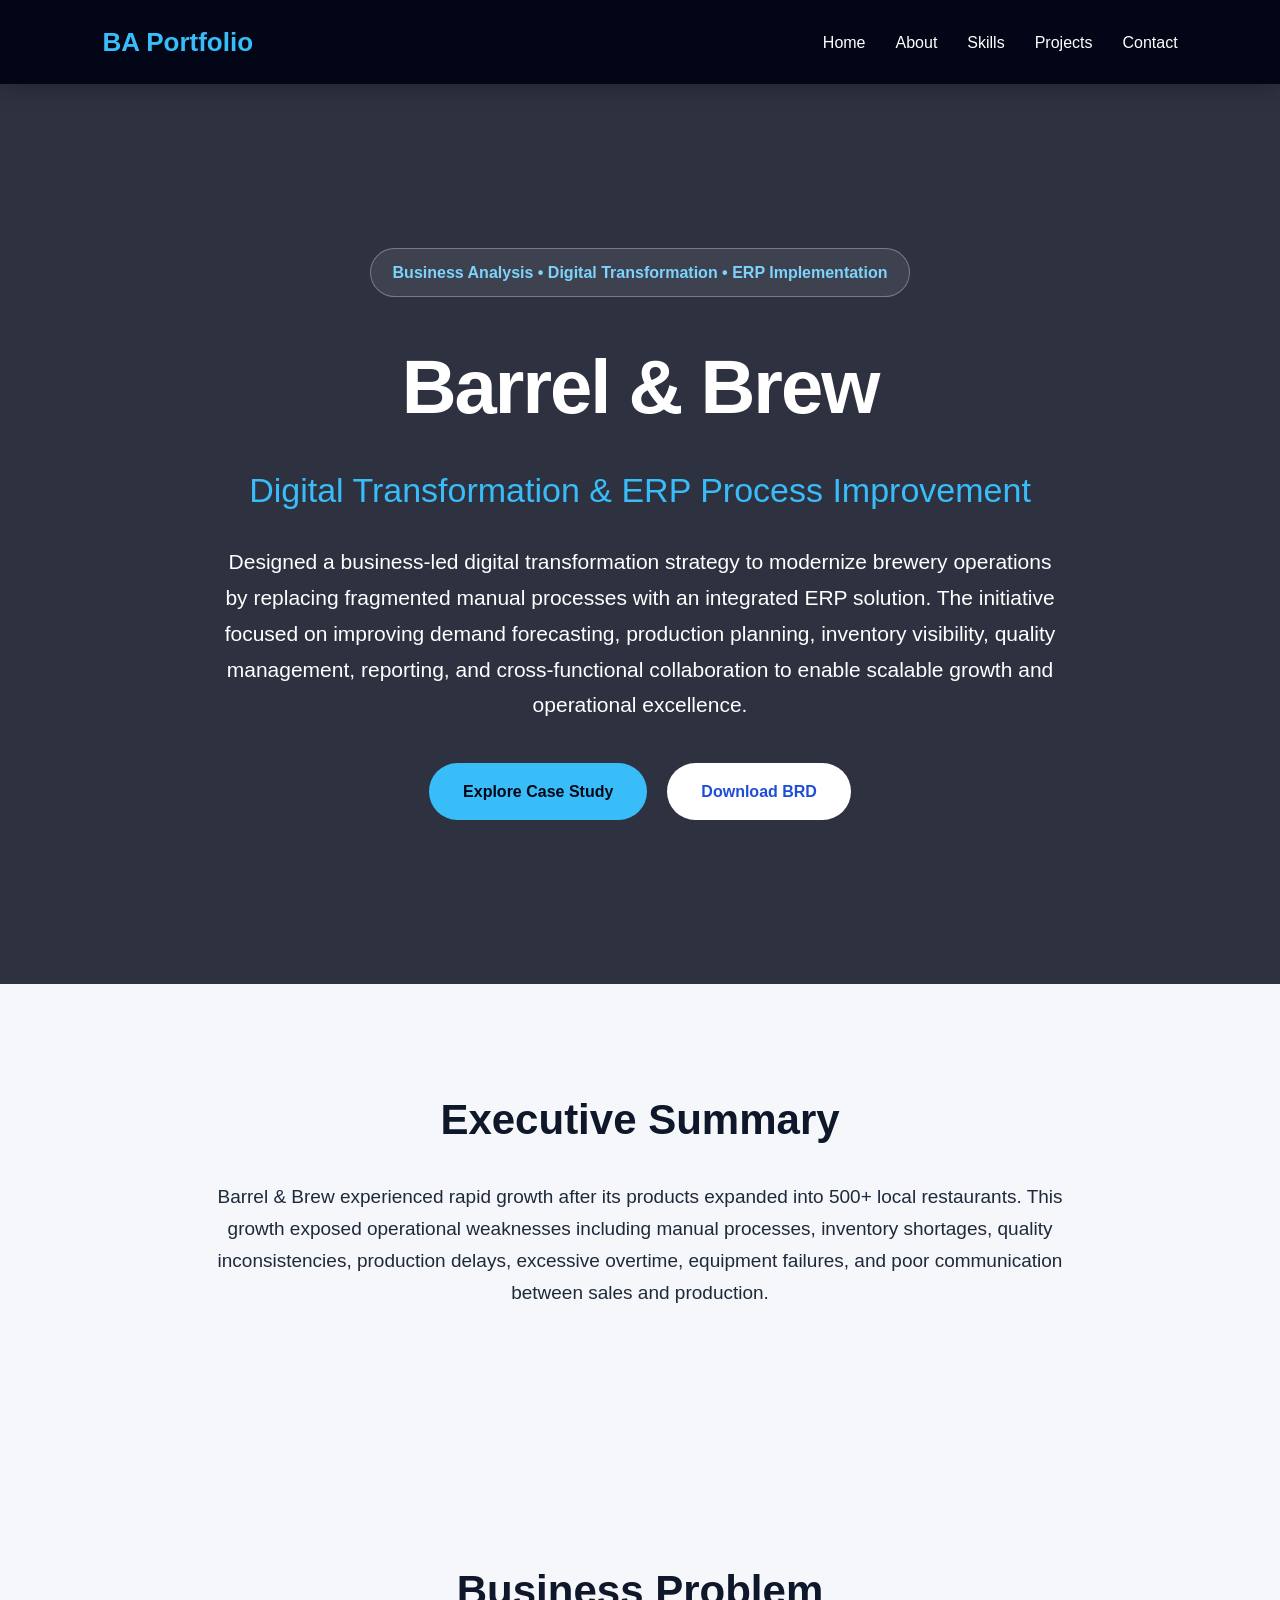
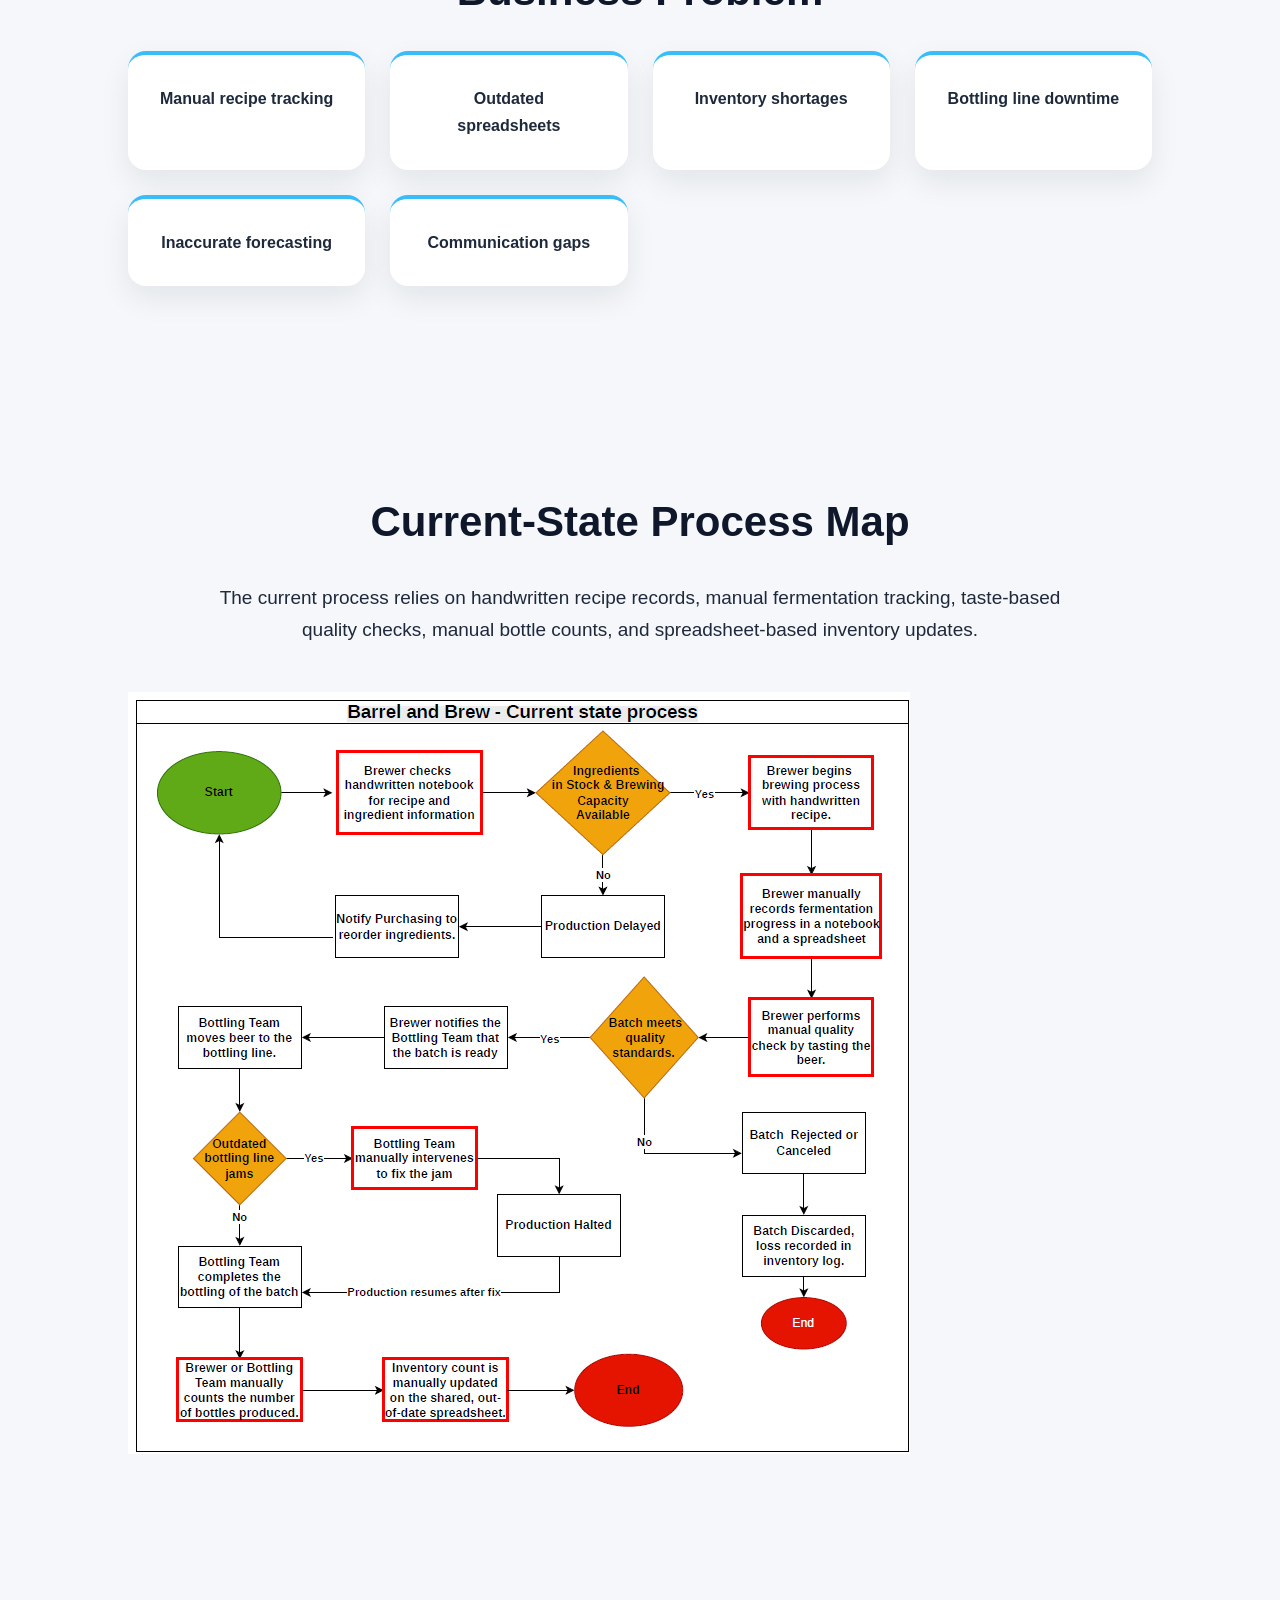
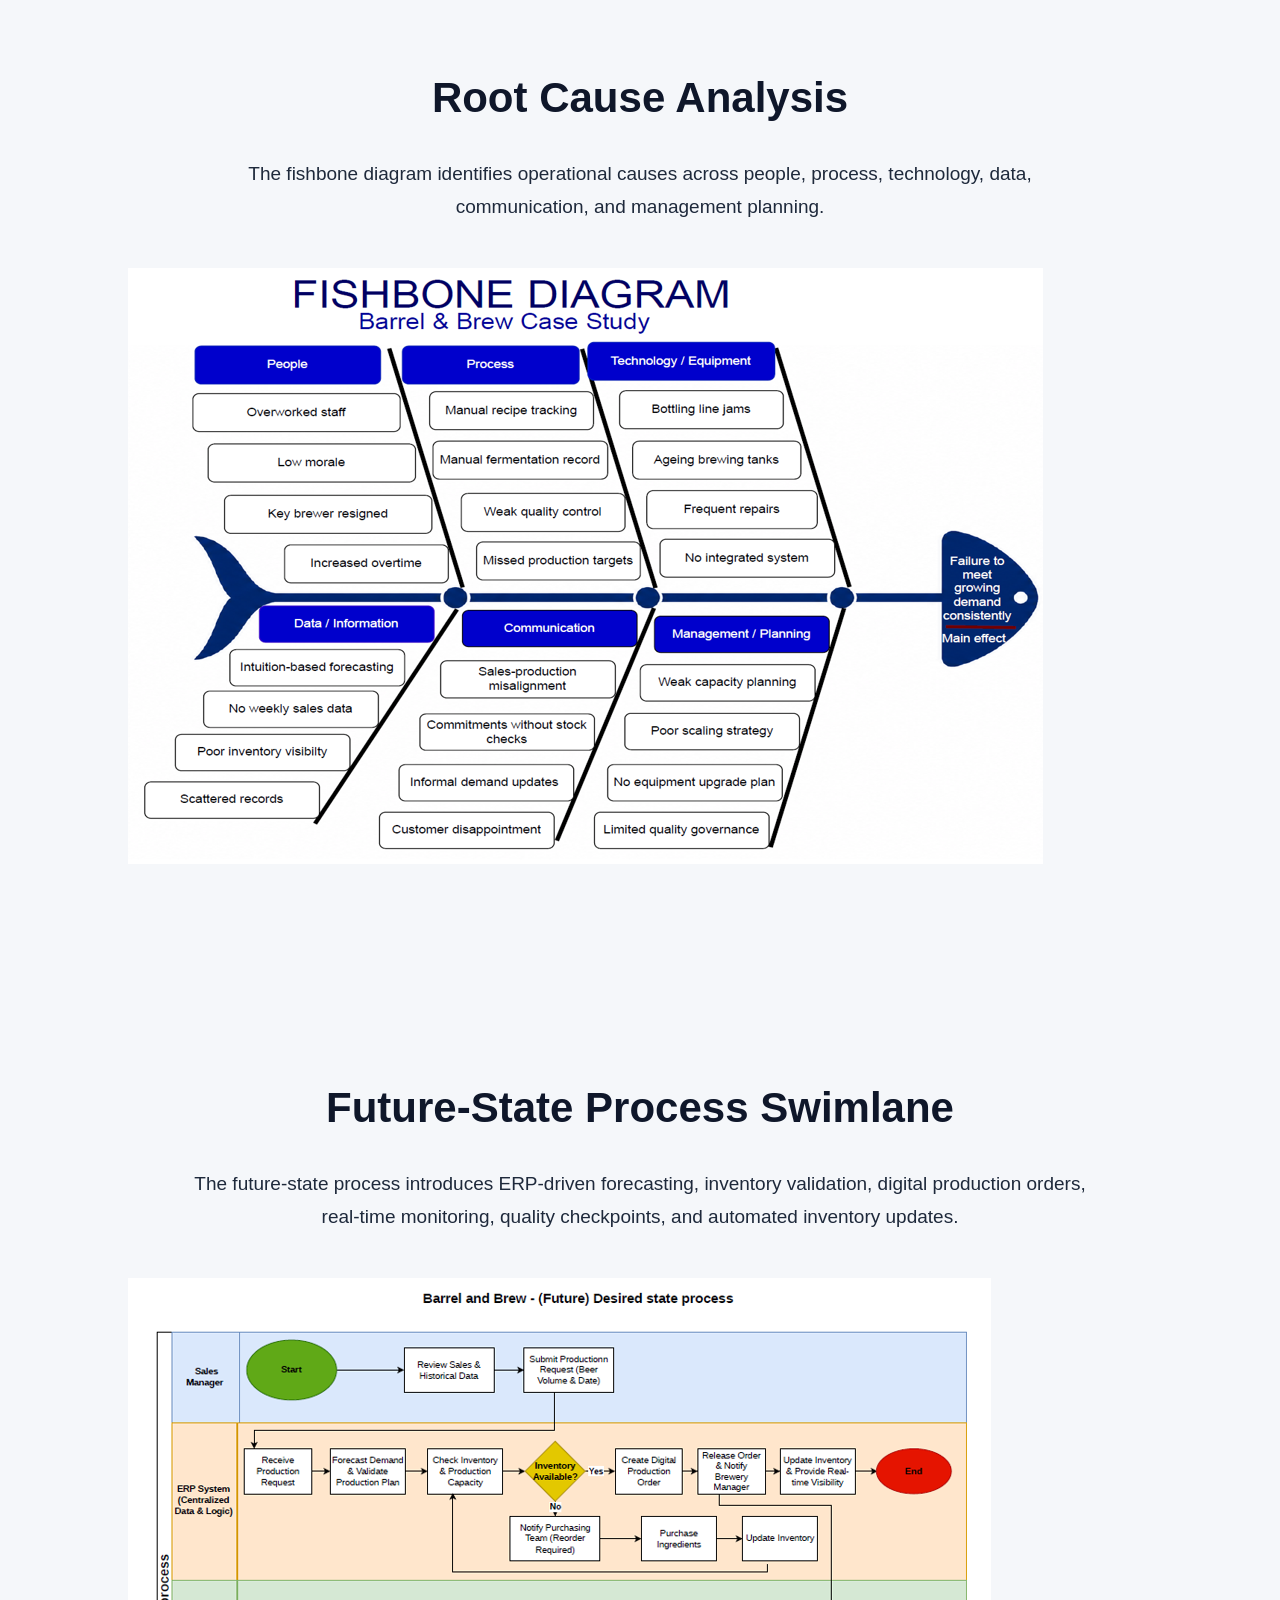
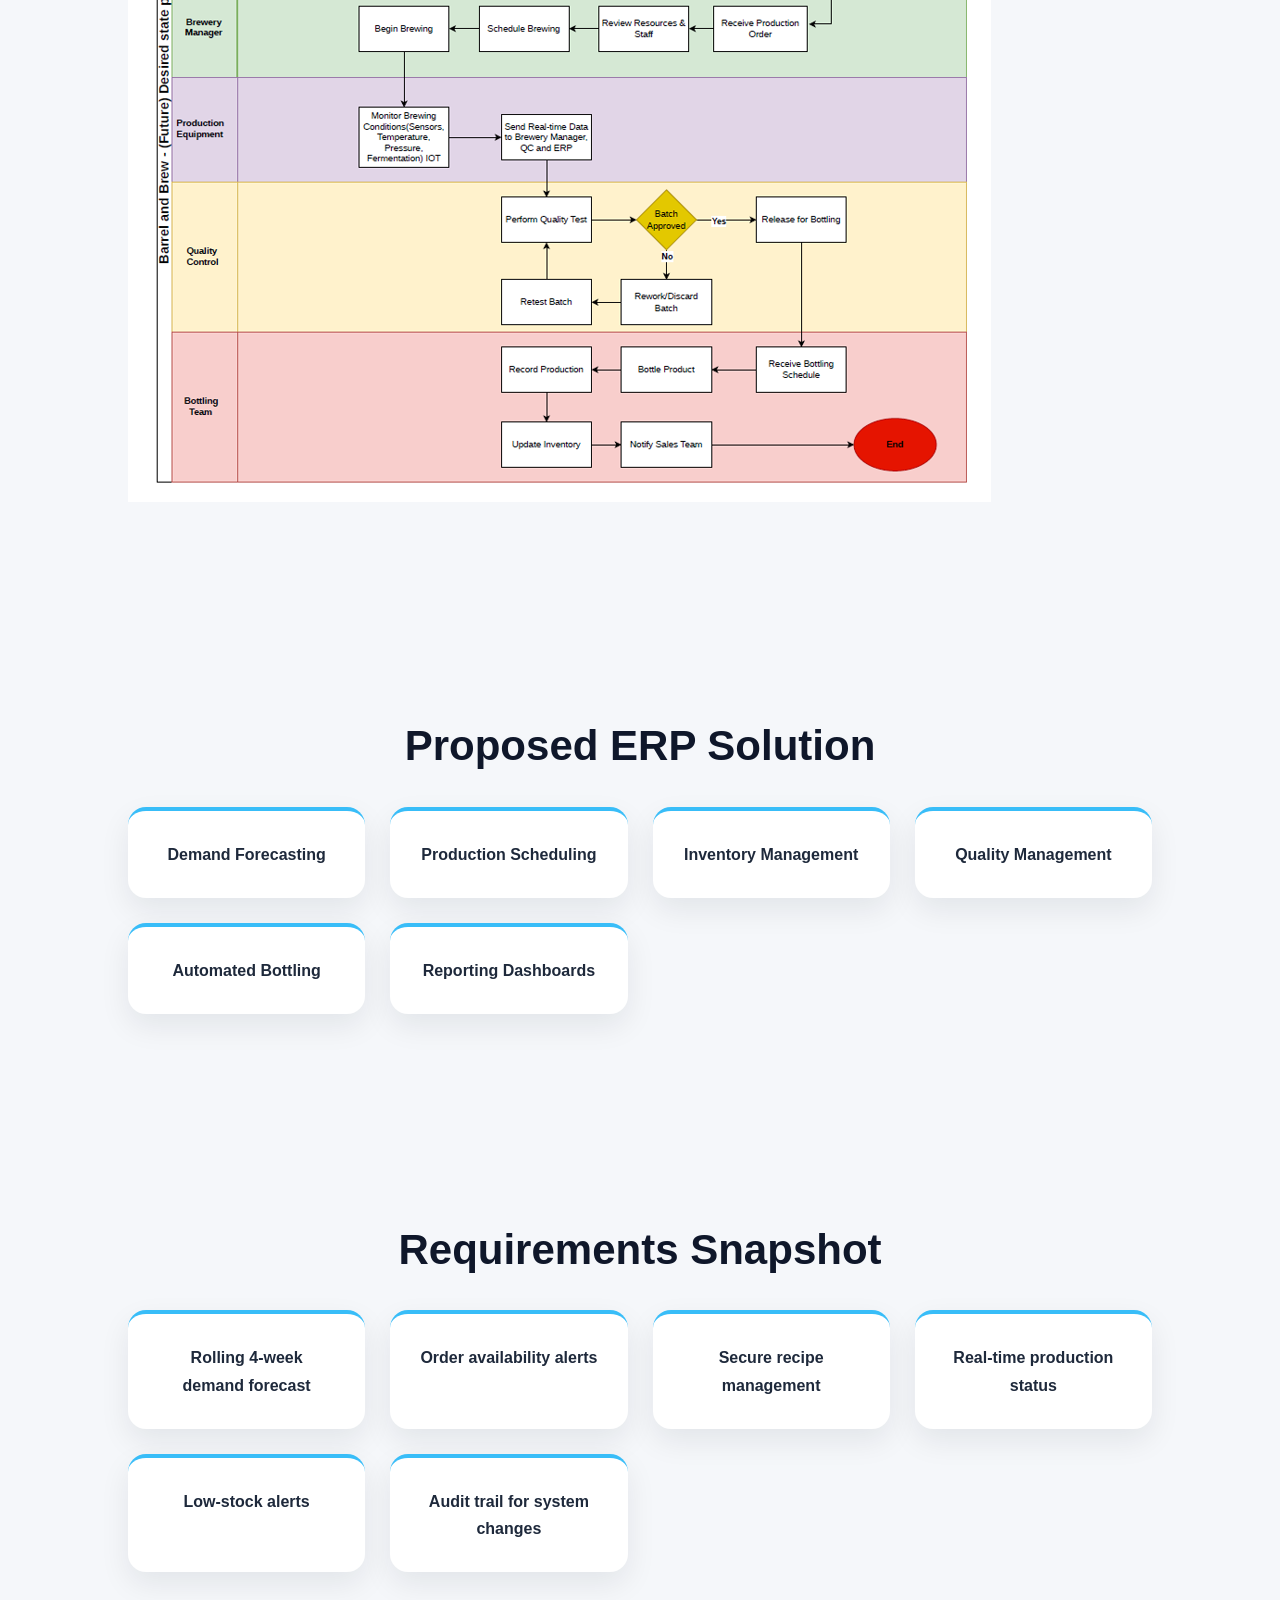
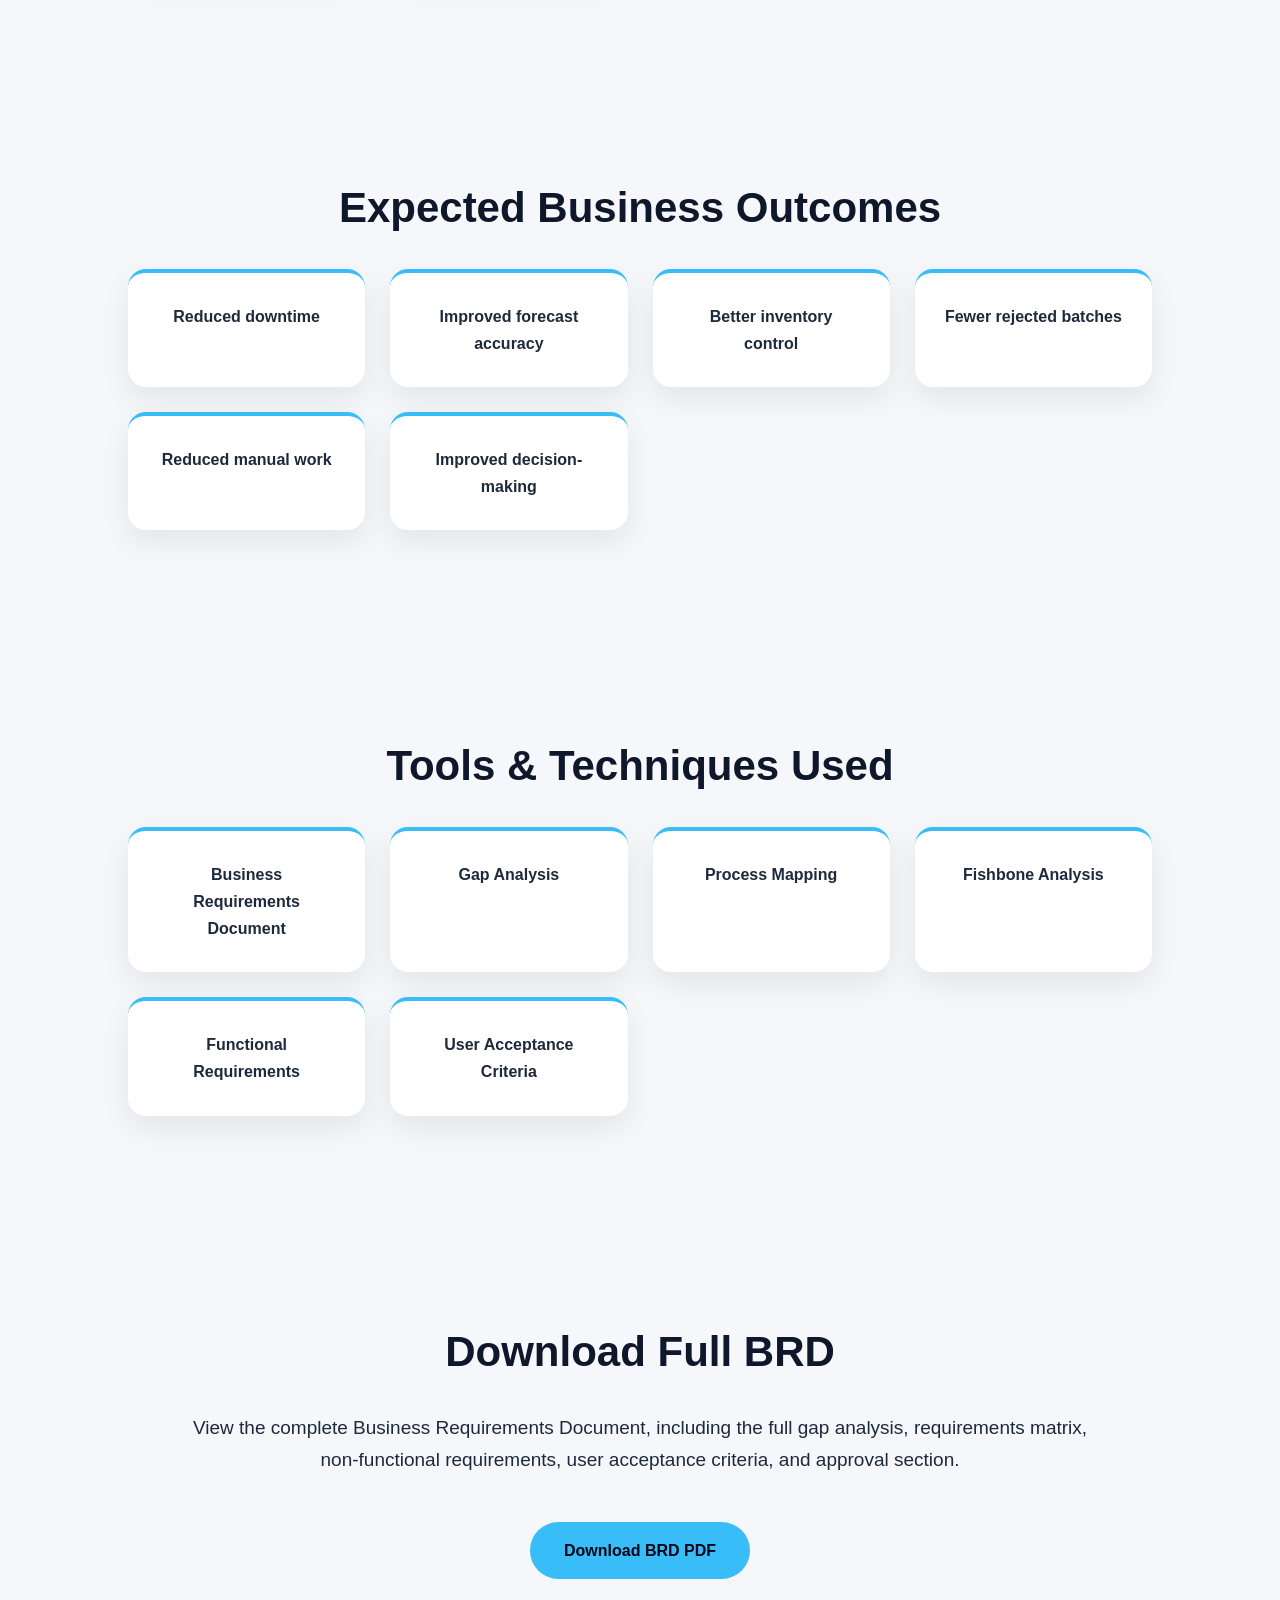
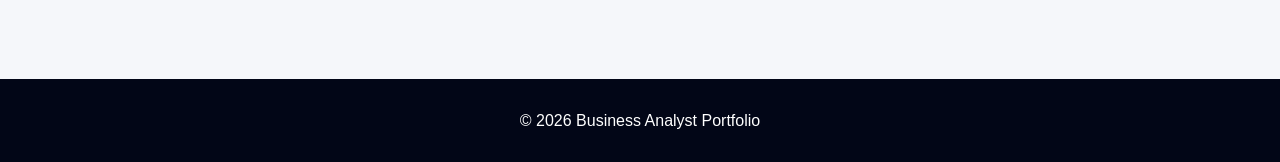
==== projects/barrelbrew.html @ 8063c73f "Update barrelbrew.html" ====
<!DOCTYPE html>
<html lang="en">
<head>
<meta charset="UTF-8">
<meta name="viewport" content="width=device-width, initial-scale=1.0">
<title>Barrel & Brew ERP Transformation</title>
<link rel="stylesheet" href="../style.css">
</head>

<body>

<nav>
<h2>BA Portfolio</h2>
<ul>
<li><a href="../index.html">Home</a></li>
<li><a href="../index.html#about">About</a></li>
<li><a href="../index.html#skills">Skills</a></li>
<li><a href="../index.html#projects">Projects</a></li>
<li><a href="../index.html#contact">Contact</a></li>
</ul>
</nav>

<header>
<div class="hero">

<div class="hero-badge">
Business Analysis • Digital Transformation • ERP Implementation
</div>

<h1>Barrel & Brew</h1>

<h2>Digital Transformation & ERP Process Improvement</h2>

<p>

Designed a business-led digital transformation strategy to modernize brewery operations by replacing fragmented manual processes with an integrated ERP solution. The initiative focused on improving demand forecasting, production planning, inventory visibility, quality management, reporting, and cross-functional collaboration to enable scalable growth and operational excellence.

</p>

<div class="hero-buttons">

<a href="#case-study" class="btn">
Explore Case Study
</a>

<a href="../assets/BarrelAndBrew_ERP_BRD.pdf"
class="btn btn-secondary"
target="_blank">

Download BRD

</a>

</div>

</div>
</div>
</header>

<section id="case-study">
<h2>Executive Summary</h2>
<p class="section-intro">
Barrel & Brew experienced rapid growth after its products expanded into 500+ local restaurants.
This growth exposed operational weaknesses including manual processes, inventory shortages,
quality inconsistencies, production delays, excessive overtime, equipment failures, and poor
communication between sales and production.
</p>
</section>

<section>
<h2>Business Problem</h2>
<div class="skills">
<div class="card">Manual recipe tracking</div>
<div class="card">Outdated spreadsheets</div>
<div class="card">Inventory shortages</div>
<div class="card">Bottling line downtime</div>
<div class="card">Inaccurate forecasting</div>
<div class="card">Communication gaps</div>
</div>
</section>

<section>
<h2>Current-State Process Map</h2>
<p class="section-intro">
The current process relies on handwritten recipe records, manual fermentation tracking,
taste-based quality checks, manual bottle counts, and spreadsheet-based inventory updates.
</p>
<img class="case-img" src="../images/CURRENT STATE MAP.png" alt="Current-State Brewing and Bottling Process Map">
</section>

<section>
<h2>Root Cause Analysis</h2>
<p class="section-intro">
The fishbone diagram identifies operational causes across people, process, technology,
data, communication, and management planning.
</p>
<img class="case-img" src="../images/FISHBONE.png" alt="Fishbone Diagram Root Cause Analysis">
</section>

<section>
<h2>Future-State Process Swimlane</h2>
<p class="section-intro">
The future-state process introduces ERP-driven forecasting, inventory validation,
digital production orders, real-time monitoring, quality checkpoints, and automated inventory updates.
</p>
<img class="case-img" src="../images/FUTURE STATE MAP.png" alt="Future-State ERP Swimlane Process">
</section>

<section>
<h2>Proposed ERP Solution</h2>
<div class="skills">
<div class="card">Demand Forecasting</div>
<div class="card">Production Scheduling</div>
<div class="card">Inventory Management</div>
<div class="card">Quality Management</div>
<div class="card">Automated Bottling</div>
<div class="card">Reporting Dashboards</div>
</div>
</section>

<section>
<h2>Requirements Snapshot</h2>
<div class="skills">
<div class="card">Rolling 4-week demand forecast</div>
<div class="card">Order availability alerts</div>
<div class="card">Secure recipe management</div>
<div class="card">Real-time production status</div>
<div class="card">Low-stock alerts</div>
<div class="card">Audit trail for system changes</div>
</div>
</section>

<section>
<h2>Expected Business Outcomes</h2>
<div class="skills">
<div class="card">Reduced downtime</div>
<div class="card">Improved forecast accuracy</div>
<div class="card">Better inventory control</div>
<div class="card">Fewer rejected batches</div>
<div class="card">Reduced manual work</div>
<div class="card">Improved decision-making</div>
</div>
</section>

<section>
<h2>Tools & Techniques Used</h2>
<div class="skills">
<div class="card">Business Requirements Document</div>
<div class="card">Gap Analysis</div>
<div class="card">Process Mapping</div>
<div class="card">Fishbone Analysis</div>
<div class="card">Functional Requirements</div>
<div class="card">User Acceptance Criteria</div>
</div>
</section>

<section>
<h2>Download Full BRD</h2>
<p class="section-intro">
View the complete Business Requirements Document, including the full gap analysis,
requirements matrix, non-functional requirements, user acceptance criteria, and approval section.
</p>

<div class="hero-buttons">
<a href="../assets/BRD-Barrel_Brew_Project.pdf" class="btn" target="_blank">Download BRD PDF</a>
</div>
</section>

<footer>
<p>© 2026 Business Analyst Portfolio</p>
</footer>

</body>
</html>
---- style.css ----
*{
    margin:0;
    padding:0;
    box-sizing:border-box;
}

html{
    scroll-behavior:smooth;
}

body{
    font-family:'Poppins',sans-serif;
    background:#f5f7fa;
    color:#1e293b;
    line-height:1.7;
}

/* NAVIGATION */

nav{
    display:flex;
    justify-content:space-between;
    align-items:center;
    padding:20px 8%;
    background:#020617;
    color:white;
    position:sticky;
    top:0;
    z-index:1000;
    box-shadow:0 4px 20px rgba(0,0,0,.25);
}

nav h2{
    font-size:26px;
    font-weight:700;
    color:#38bdf8;
}

nav ul{
    display:flex;
    list-style:none;
    gap:30px;
}

nav a{
    color:white;
    text-decoration:none;
    font-weight:500;
    transition:.3s;
}

nav a:hover{
    color:#38bdf8;
}

/* HERO */

header{
    min-height:100vh;
    display:flex;
    justify-content:center;
    align-items:center;
    text-align:center;
    padding:90px 10%;
    color:white;
    background:
    linear-gradient(rgba(2,6,23,.82),rgba(2,6,23,.82)),
    url("https://images.unsplash.com/photo-1551434678-e076c223a692?auto=format&fit=crop&w=1800&q=80");
    background-size:cover;
    background-position:center;
}

.hero{
    max-width:1000px;
}

.hero-badge{
    display:inline-block;
    padding:10px 22px;
    border:1px solid rgba(255,255,255,.3);
    border-radius:50px;
    color:#7dd3fc;
    margin-bottom:25px;
    font-weight:600;
    background:rgba(255,255,255,.08);
}

.hero h1{
    font-size:76px;
    font-weight:700;
    margin-bottom:10px;
    letter-spacing:-2px;
}

.hero h2{
    font-size:34px;
    color:#38bdf8;
    margin-bottom:25px;
    font-weight:500;
}

.hero p{
    max-width:850px;
    margin:0 auto 40px;
    font-size:21px;
}

/* BUTTONS */

.hero-buttons{
    display:flex;
    justify-content:center;
    gap:20px;
    flex-wrap:wrap;
}

.btn{
    display:inline-block;
    padding:15px 34px;
    background:#38bdf8;
    color:#020617;
    text-decoration:none;
    border-radius:50px;
    transition:.3s;
    font-weight:700;
}

.btn:hover{
    background:white;
    transform:translateY(-3px);
}

.btn-secondary{
    background:white;
    color:#1d4ed8;
}

.btn-secondary:hover{
    background:#38bdf8;
    color:#020617;
}

/* SECTIONS */

section{
    padding:100px 10%;
}

section h2{
    font-size:42px;
    text-align:center;
    margin-bottom:25px;
    color:#0f172a;
}

.section-intro{
    max-width:900px;
    margin:0 auto 45px;
    text-align:center;
    font-size:19px;
}

/* SKILLS */

.skills{
    display:grid;
    grid-template-columns:repeat(auto-fit,minmax(220px,1fr));
    gap:25px;
}

.card{
    background:white;
    padding:30px;
    border-radius:18px;
    text-align:center;
    font-weight:600;
    box-shadow:0 12px 30px rgba(15,23,42,.08);
    transition:.3s;
    border-top:4px solid #38bdf8;
}

.card:hover{
    transform:translateY(-8px);
    box-shadow:0 18px 40px rgba(15,23,42,.14);
}

/* PROJECTS */

.projects{
    display:grid;
    grid-template-columns:repeat(auto-fit,minmax(330px,1fr));
    gap:40px;
}

.project{
    background:white;
    border-radius:22px;
    overflow:hidden;
    box-shadow:0 15px 40px rgba(15,23,42,.12);
    transition:.3s;
}

.project:hover{
    transform:translateY(-10px);
}

.project-img{
    height:230px;
    background-size:cover;
    background-position:center;
}

.brewbuddy-img{
    background:
    linear-gradient(rgba(15,23,42,.25),rgba(15,23,42,.25)),
    url("https://images.unsplash.com/photo-1495474472287-4d71bcdd2085?auto=format&fit=crop&w=900&q=80");
}

.barrel-img{
    background:
    linear-gradient(rgba(15,23,42,.25),rgba(15,23,42,.25)),
    url("https://images.unsplash.com/photo-1581092160562-40aa08e78837?auto=format&fit=crop&w=900&q=80");
}

.bikegear-img{

background:
linear-gradient(rgba(15,23,42,.25),rgba(15,23,42,.25)),
url("https://images.unsplash.com/photo-1556740749-887f6717d7e4?auto=format&fit=crop&w=900&q=80");

background-size:cover;
background-position:center;

}
.project-content{
    padding:30px;
}

.project h3{
    font-size:26px;
    margin-bottom:15px;
    color:#0f172a;
}

.project p{
    margin-bottom:25px;
}

.project a{
    display:inline-block;
    color:#1d4ed8;
    font-weight:700;
    text-decoration:none;
}

.project a:hover{
    color:#0f172a;
}

/* CONTACT */

#contact{
    text-align:center;
    background:#e0f2fe;
}

#contact p{
    margin:10px 0;
    font-size:18px;
}

footer{
    background:#020617;
    color:white;
    text-align:center;
    padding:28px;
}

/* MOBILE */

@media(max-width:768px){

nav{
    flex-direction:column;
    gap:18px;
}

nav ul{
    flex-wrap:wrap;
    justify-content:center;
    gap:18px;
}

.hero h1{
    font-size:46px;
}

.hero h2{
    font-size:24px;
}

.hero p{
    font-size:18px;
}

section{
    padding:75px 7%;
}

section h2{
    font-size:32px;
}

}

.hospital-img{
    background:
    linear-gradient(rgba(15,23,42,.25),rgba(15,23,42,.25)),
    url("images/Hospital Transactions Dashboard - Performance.jpg");
    background-size:cover;
    background-position:center;
}
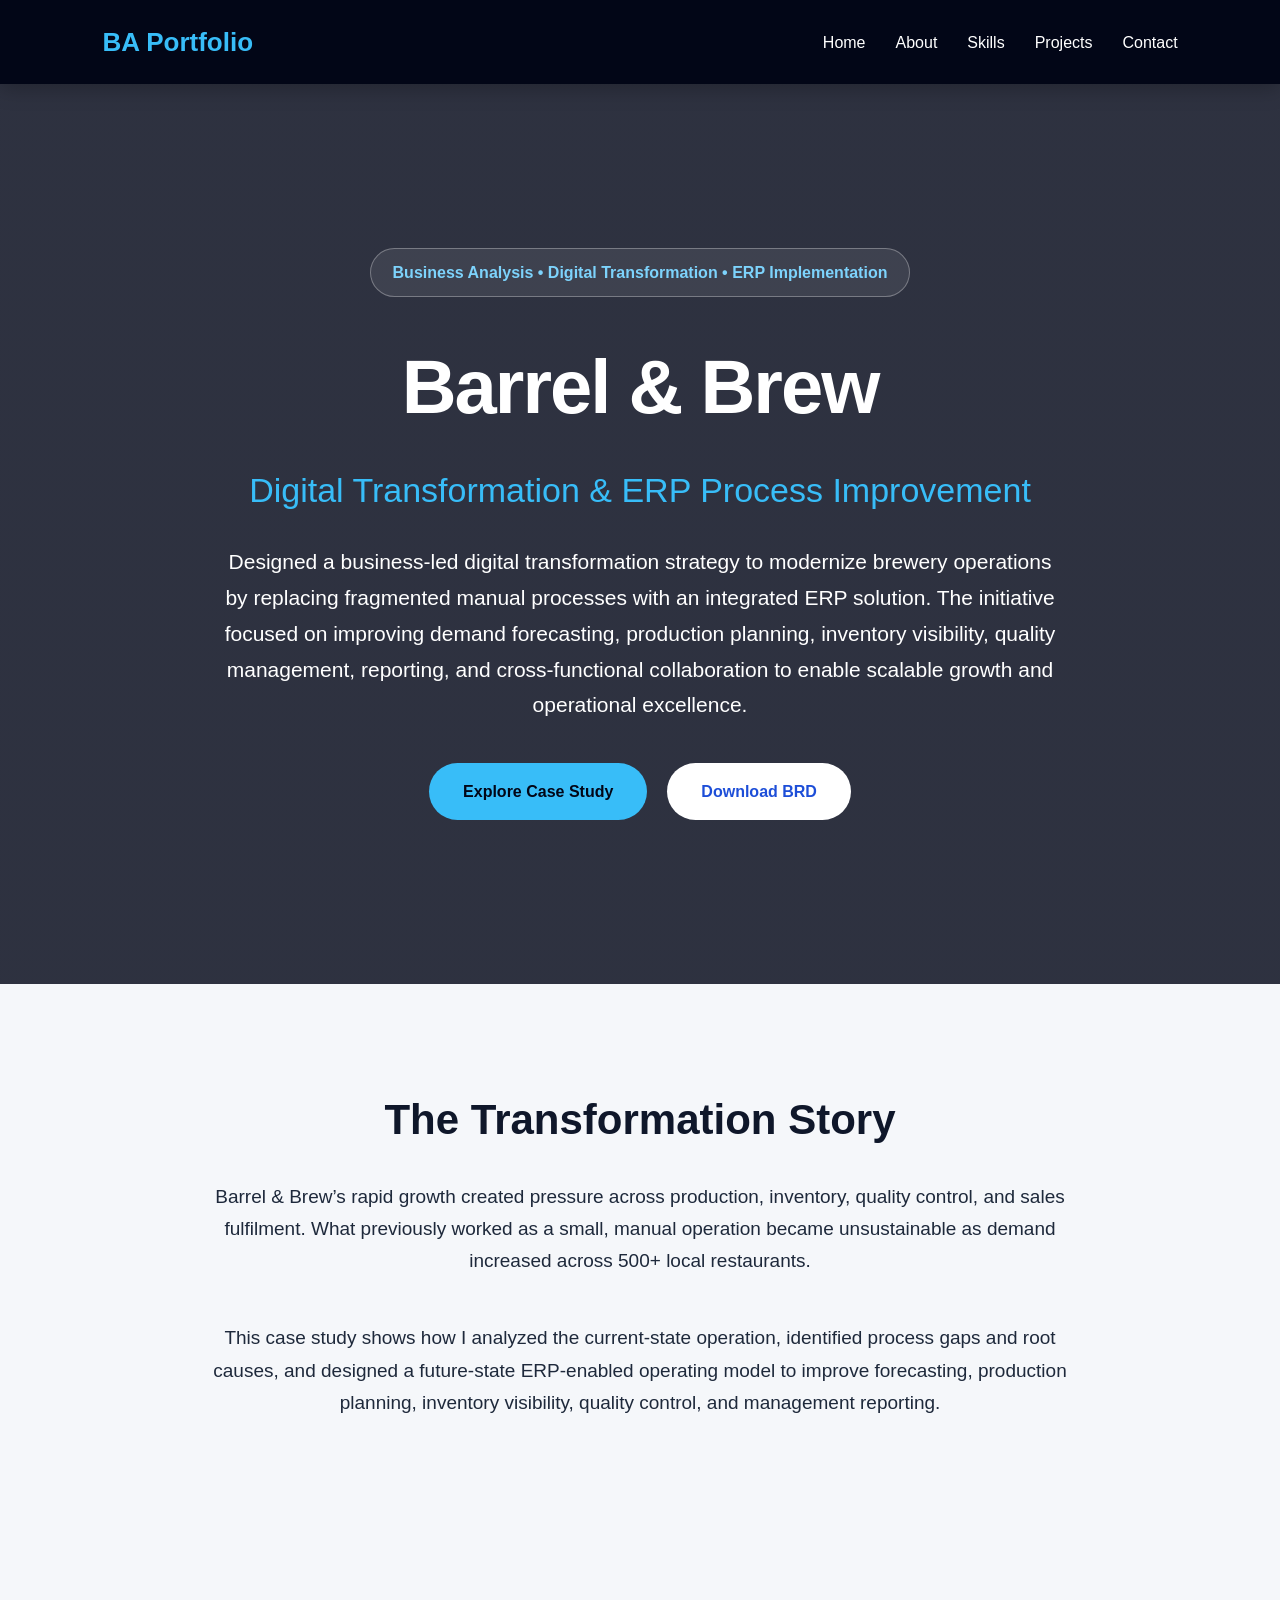
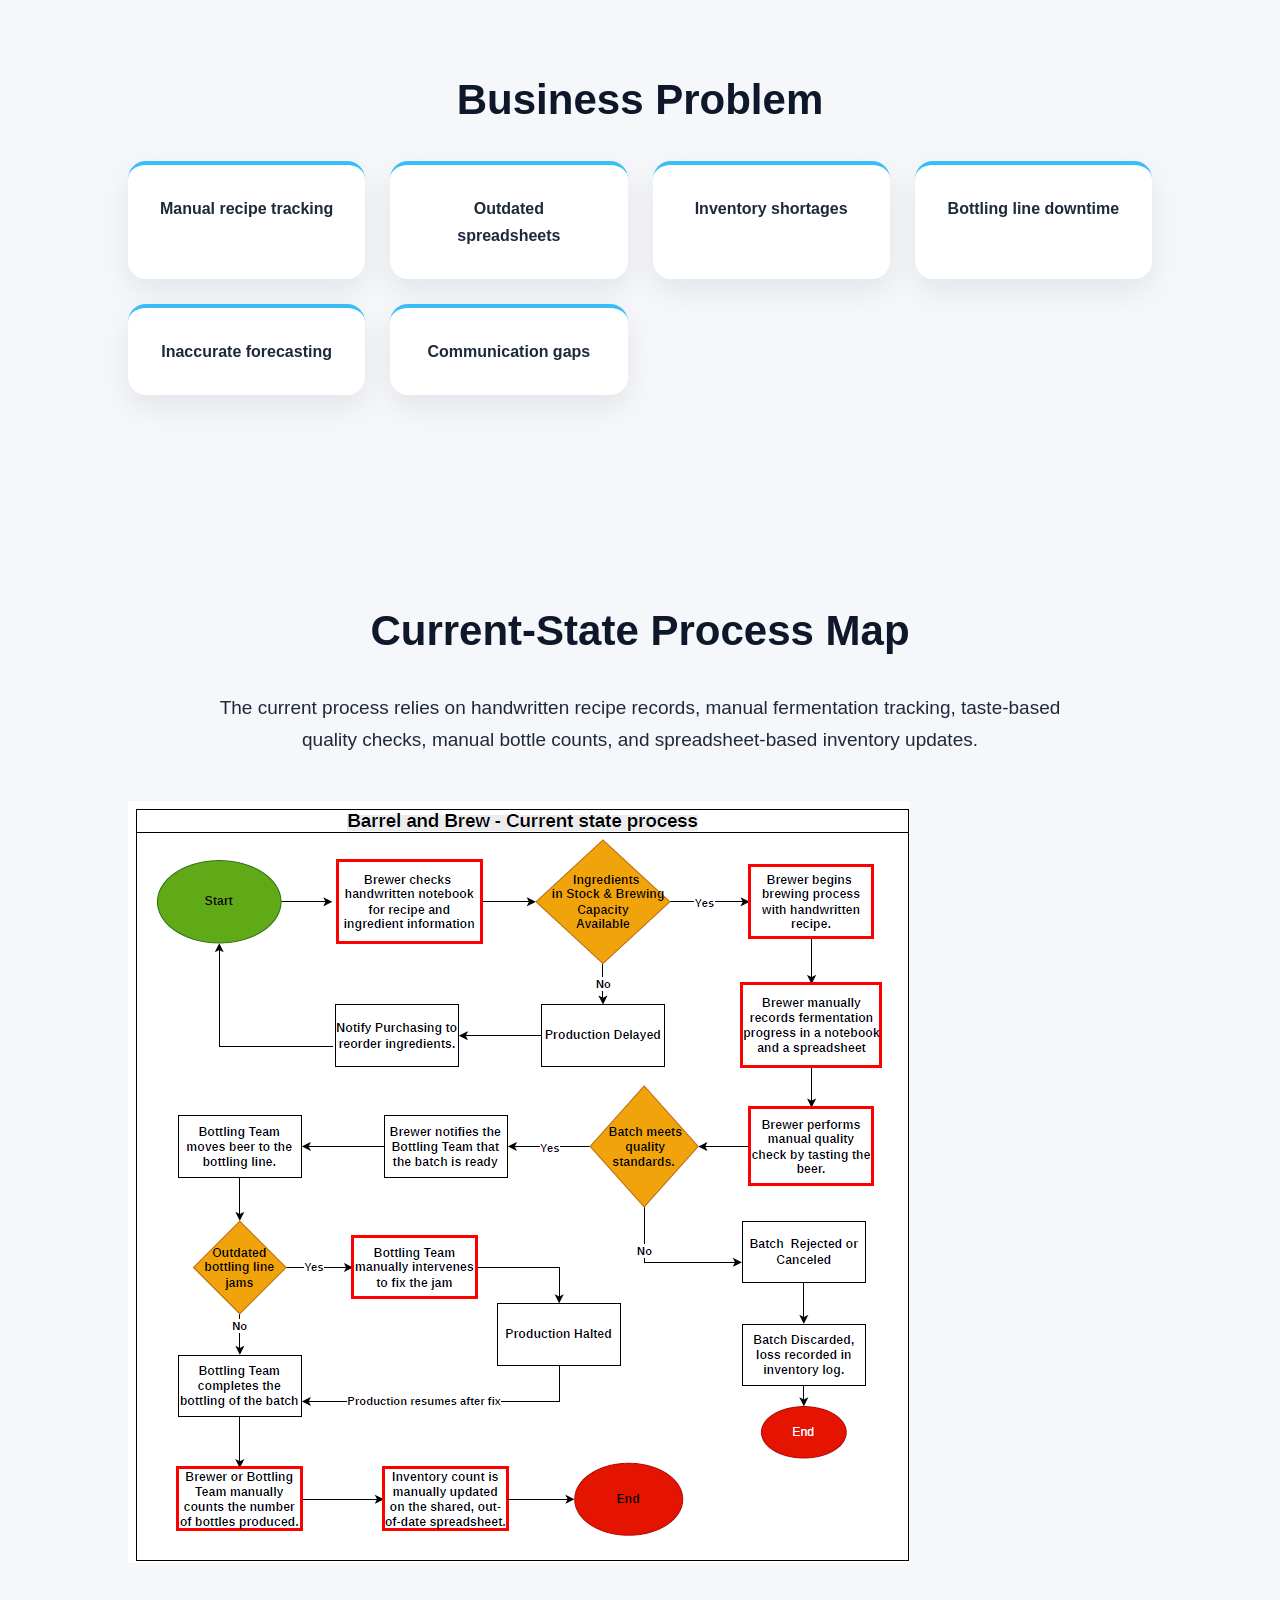
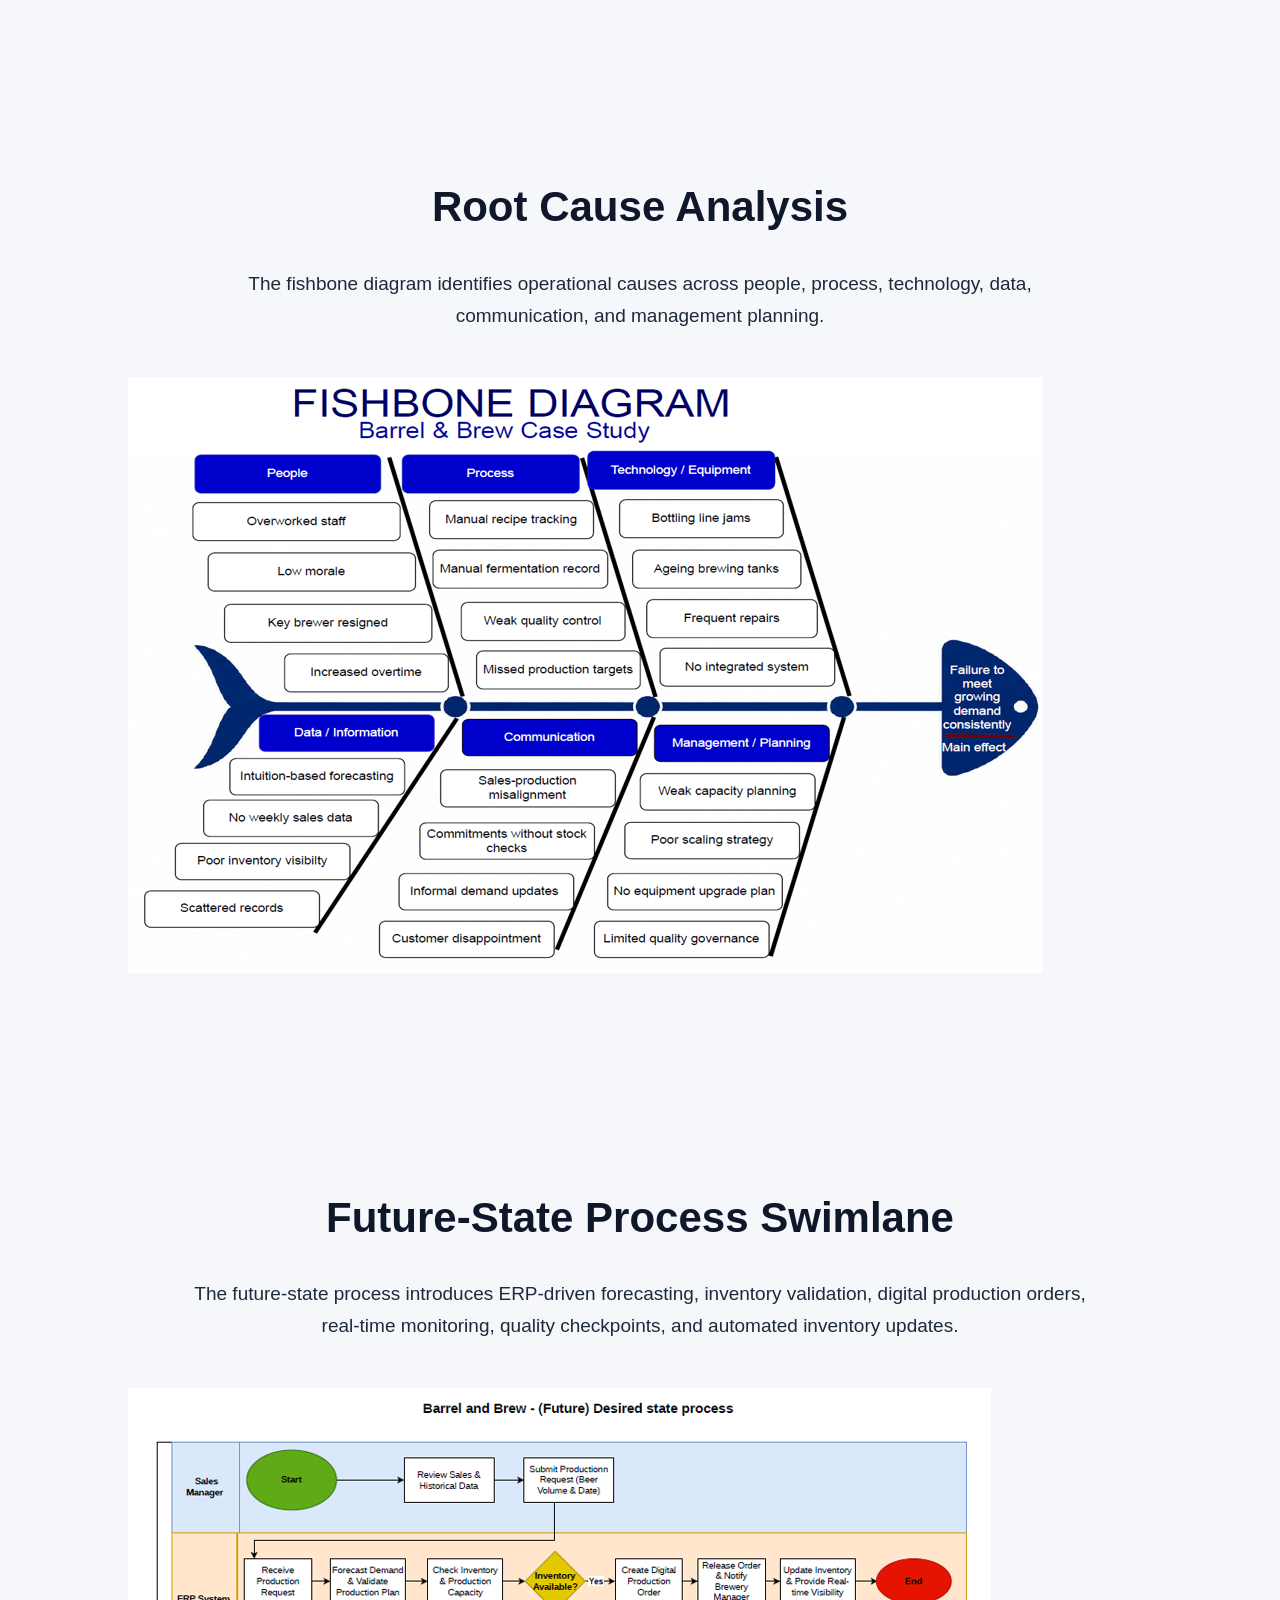
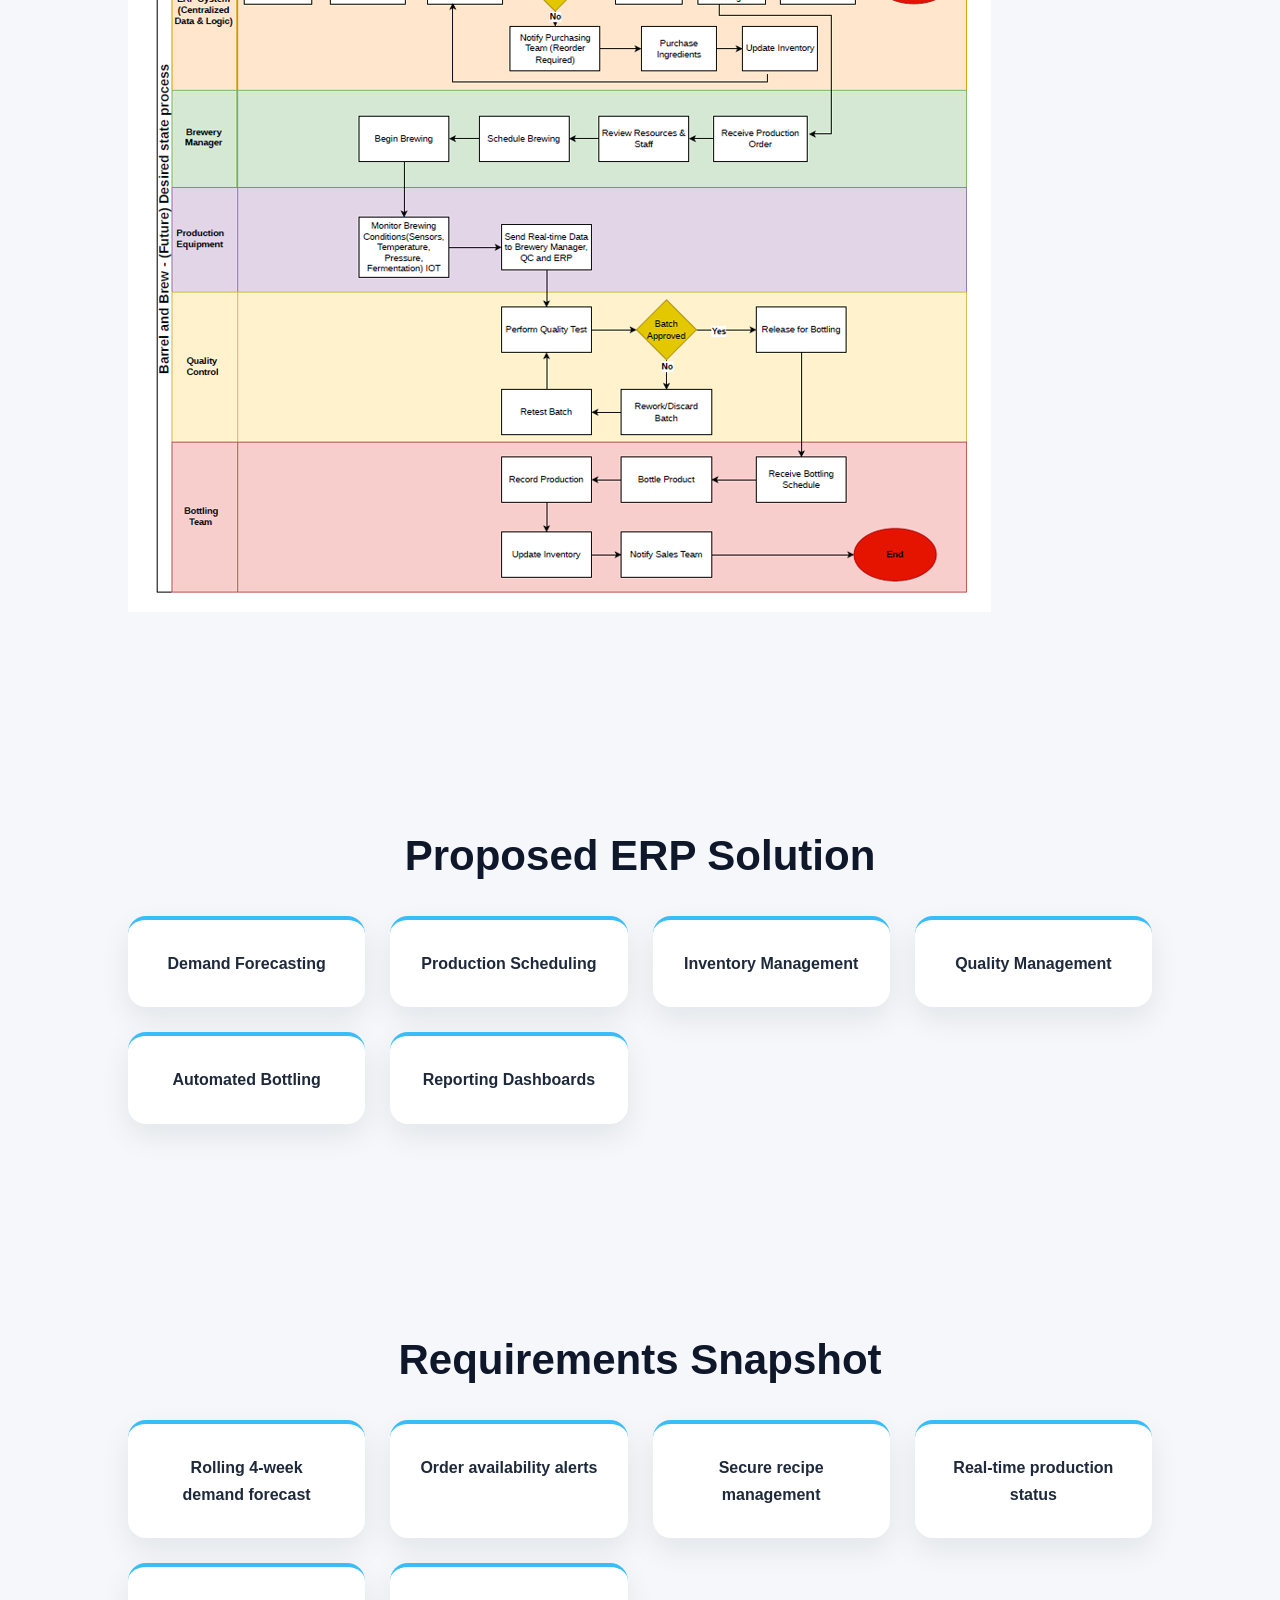
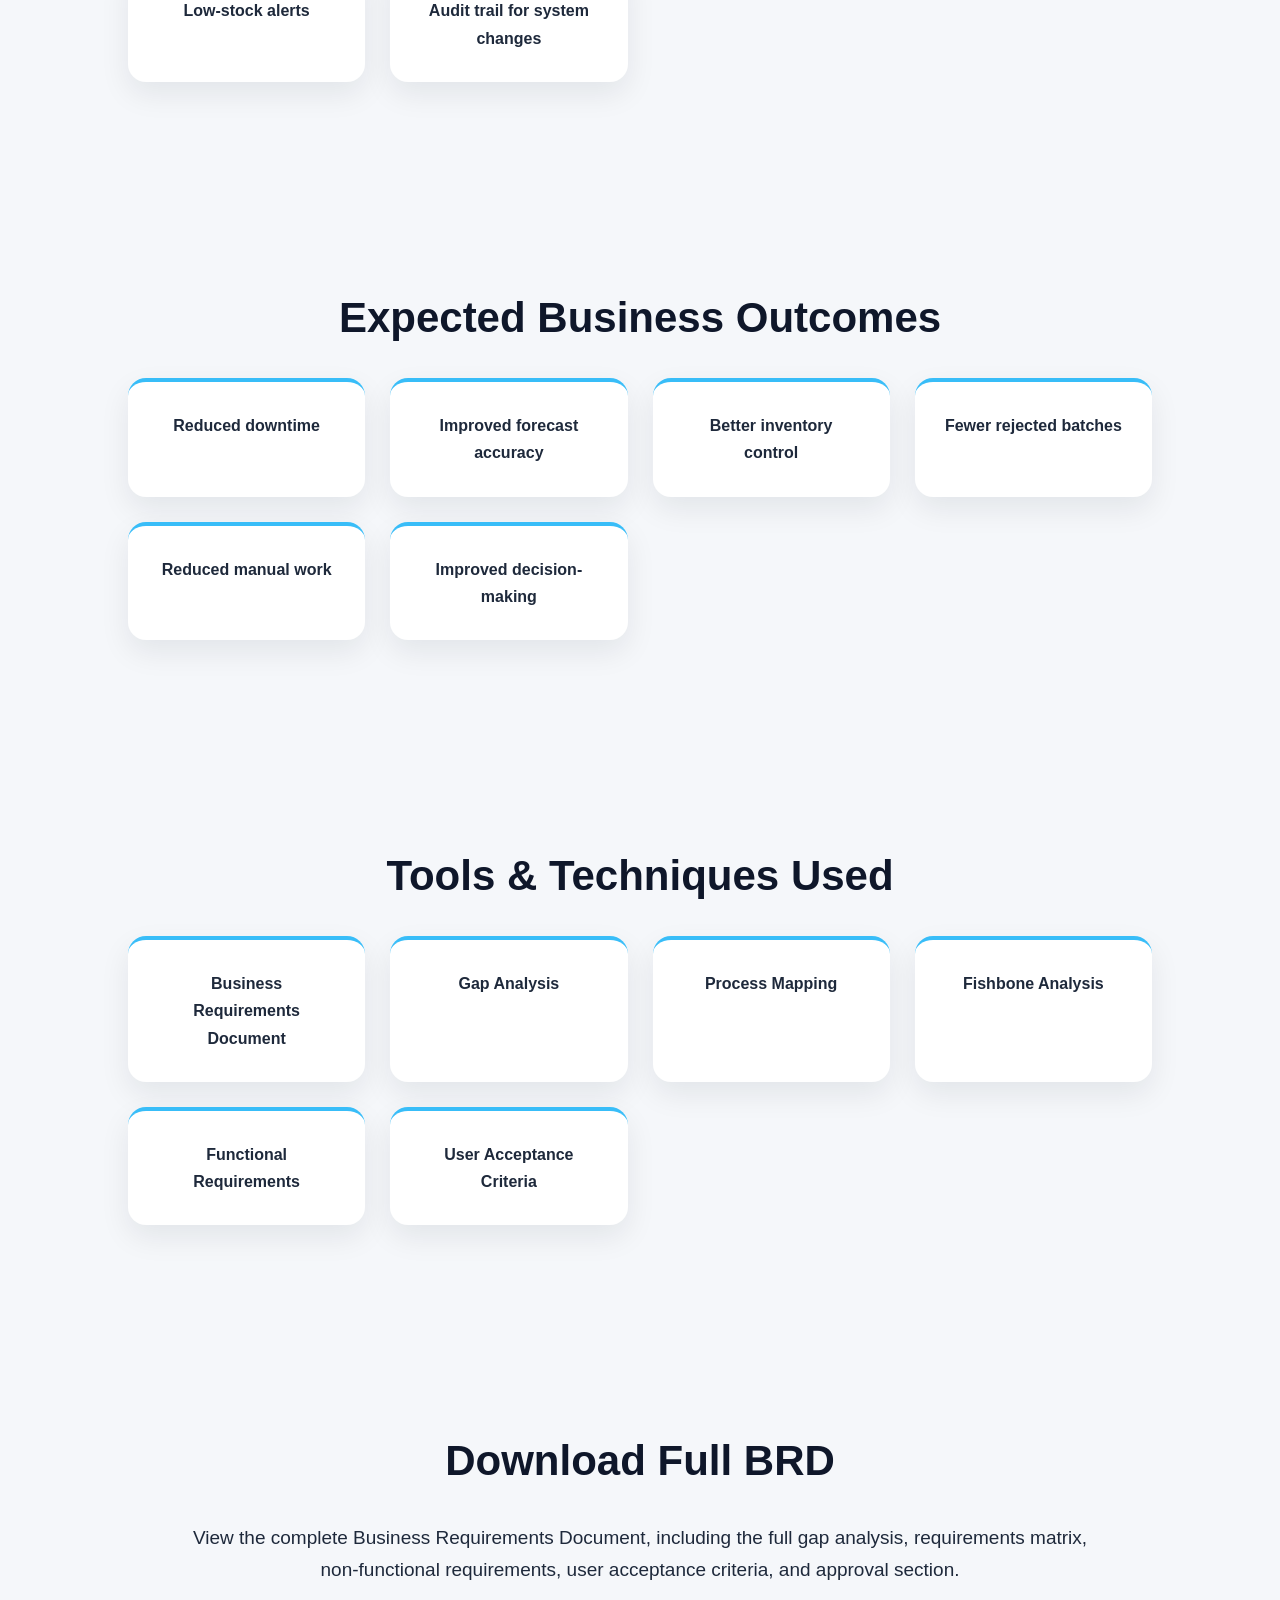
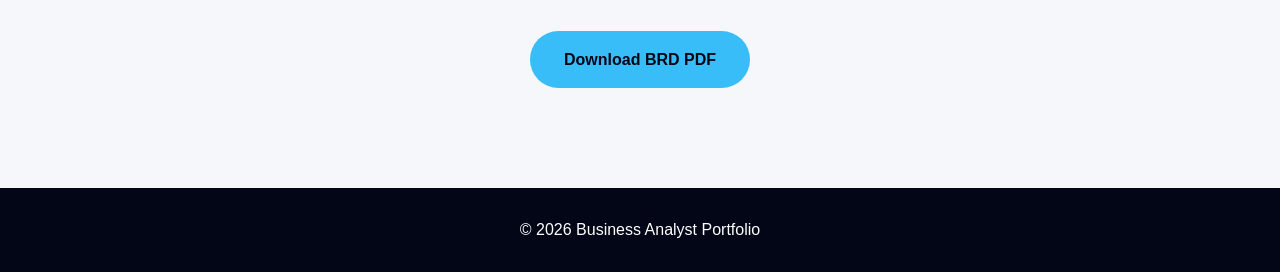
==== commit 49b3ef5b: "Update barrelbrew.html" ====
--- a/projects/barrelbrew.html
+++ b/projects/barrelbrew.html
@@ -58,12 +58,14 @@
 </header>
 
 <section id="case-study">
-<h2>Executive Summary</h2>
+<h2>The Transformation Story</h2>
+
 <p class="section-intro">
-Barrel & Brew experienced rapid growth after its products expanded into 500+ local restaurants.
-This growth exposed operational weaknesses including manual processes, inventory shortages,
-quality inconsistencies, production delays, excessive overtime, equipment failures, and poor
-communication between sales and production.
+Barrel & Brew’s rapid growth created pressure across production, inventory, quality control, and sales fulfilment. What previously worked as a small, manual operation became unsustainable as demand increased across 500+ local restaurants.
+</p>
+
+<p class="section-intro">
+This case study shows how I analyzed the current-state operation, identified process gaps and root causes, and designed a future-state ERP-enabled operating model to improve forecasting, production planning, inventory visibility, quality control, and management reporting.
 </p>
 </section>
 
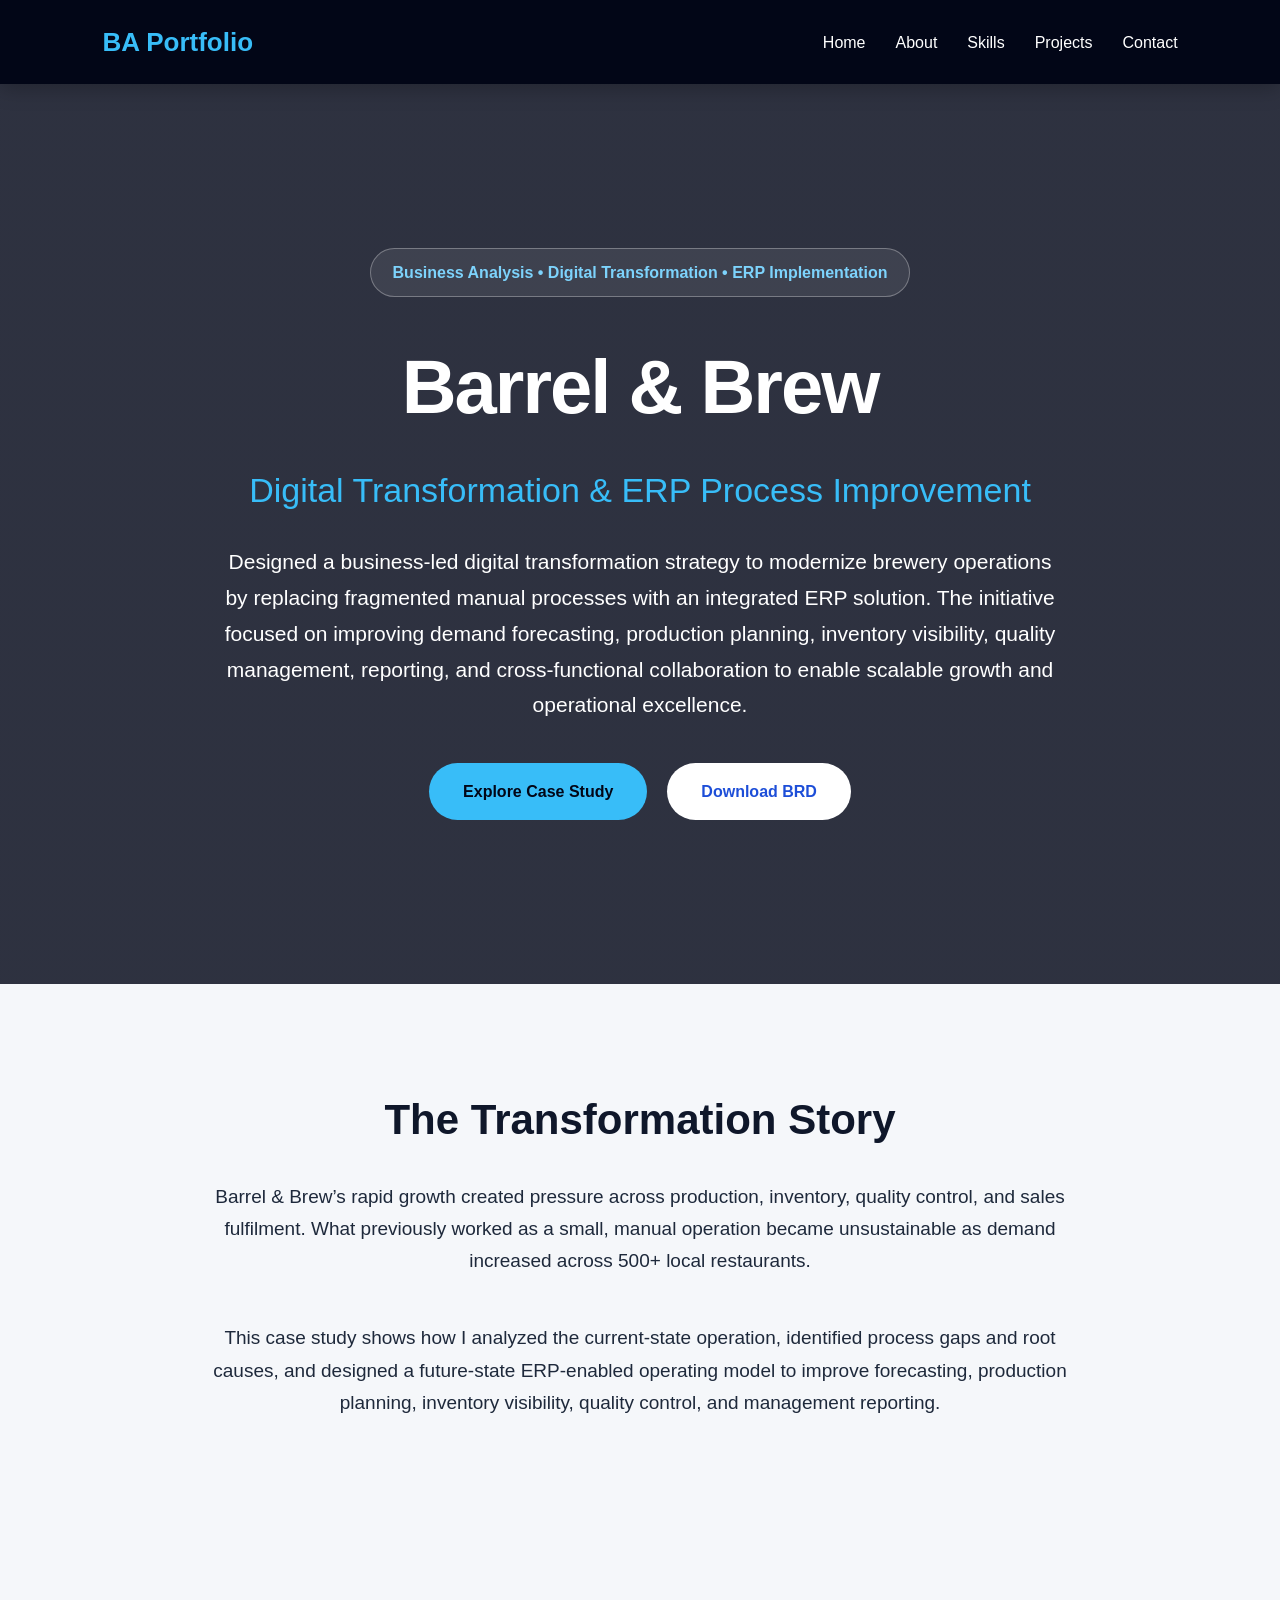
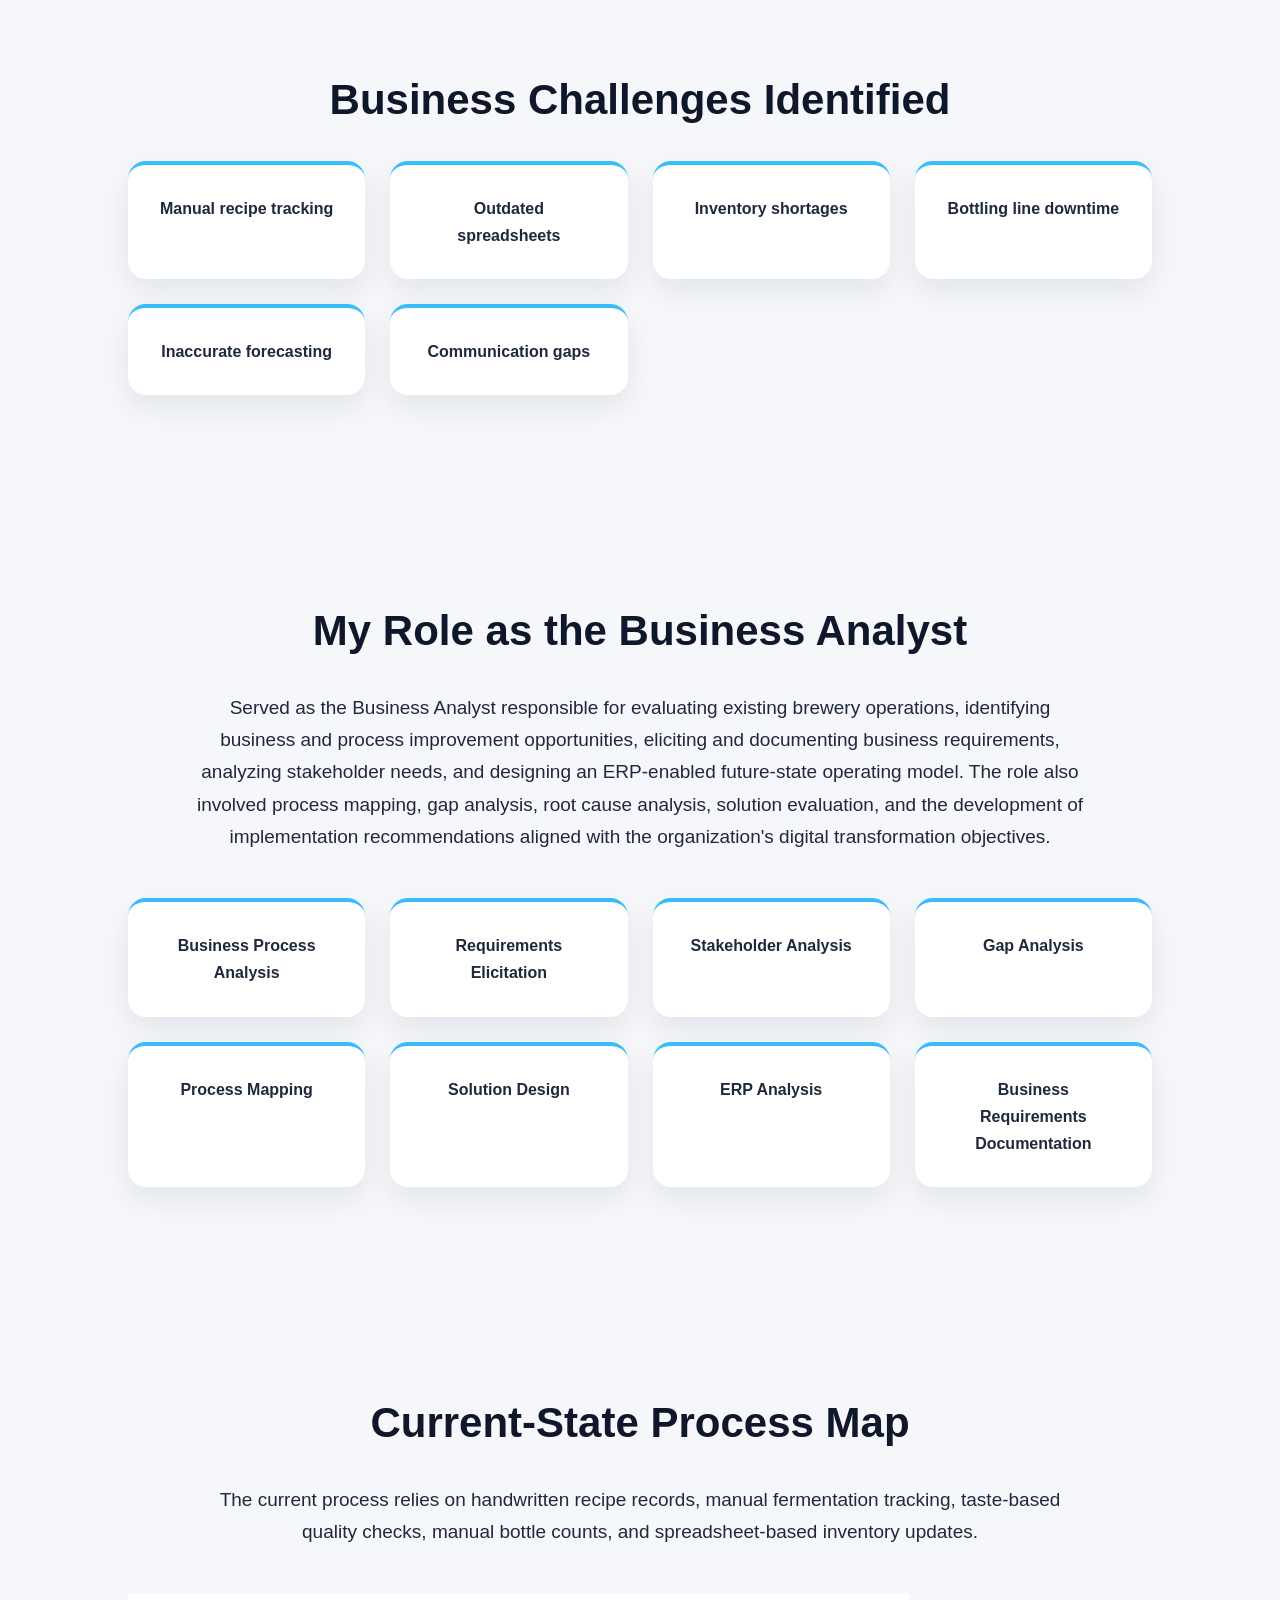
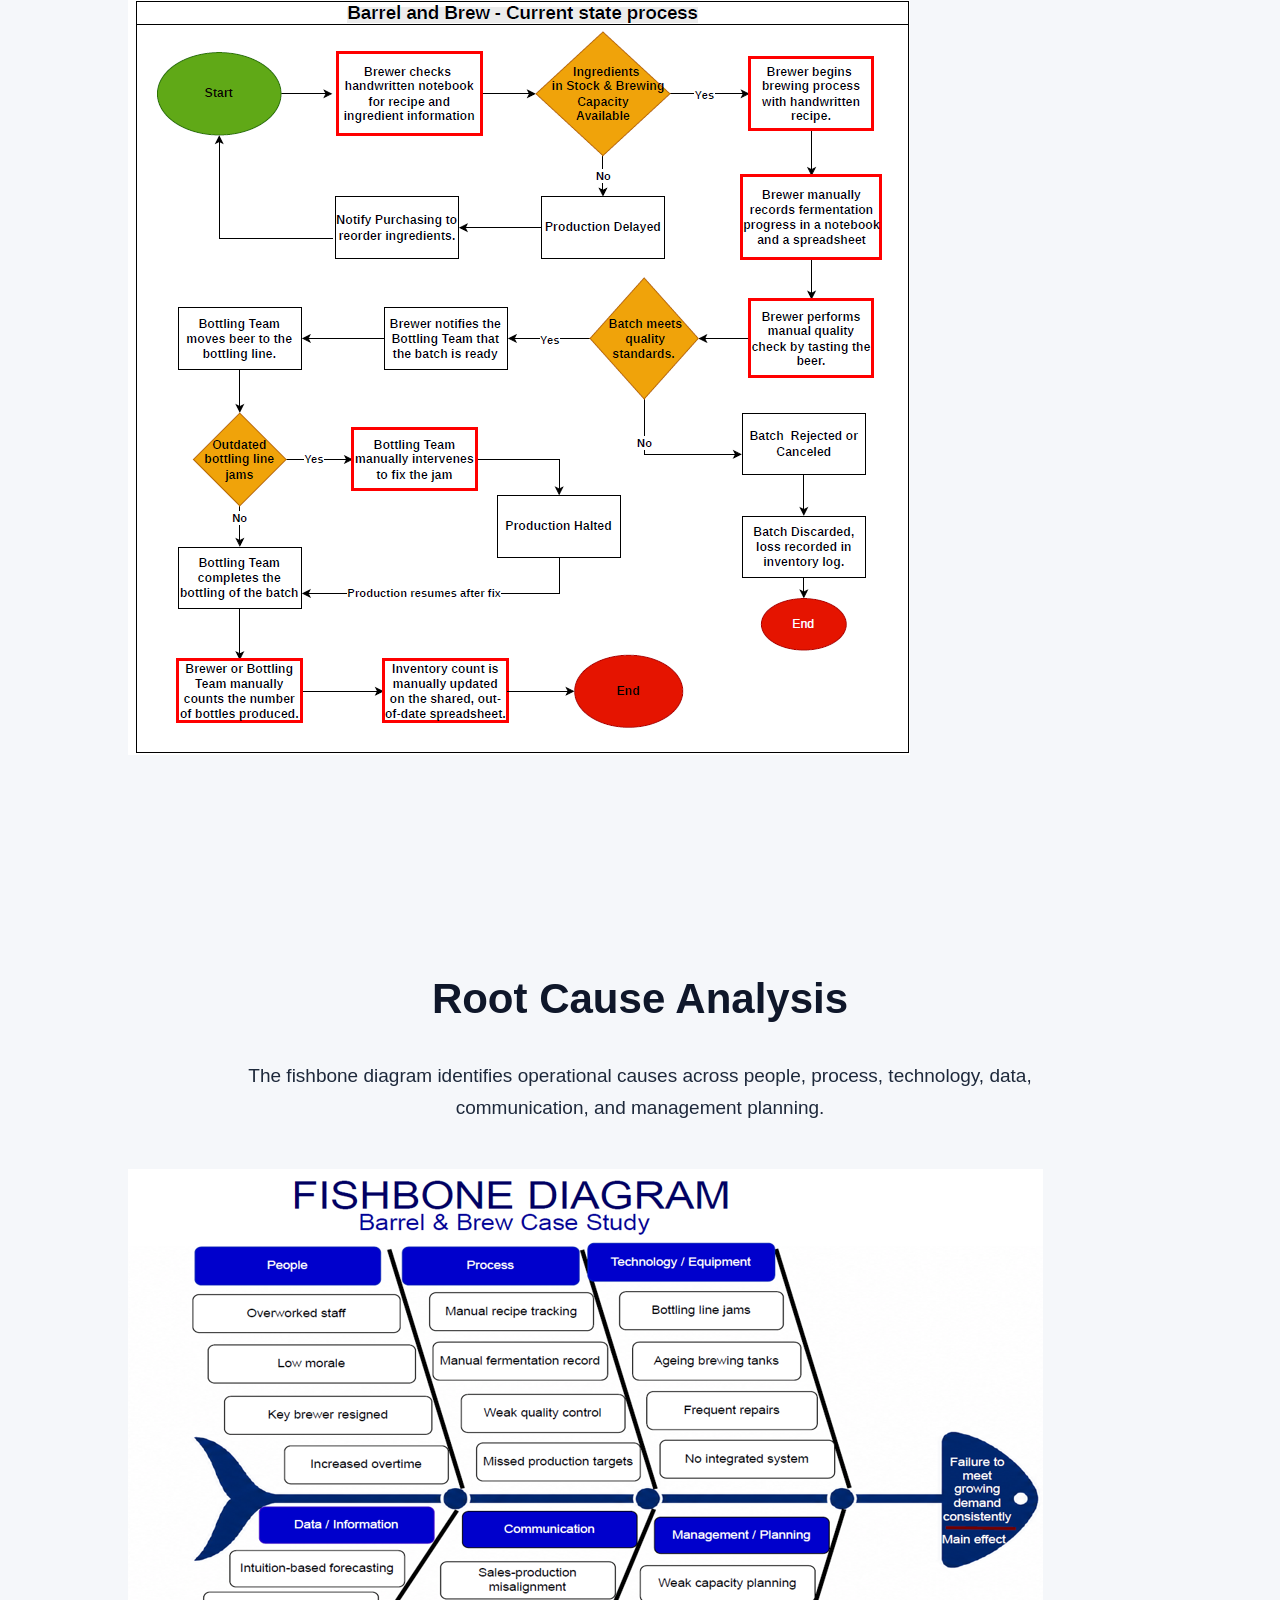
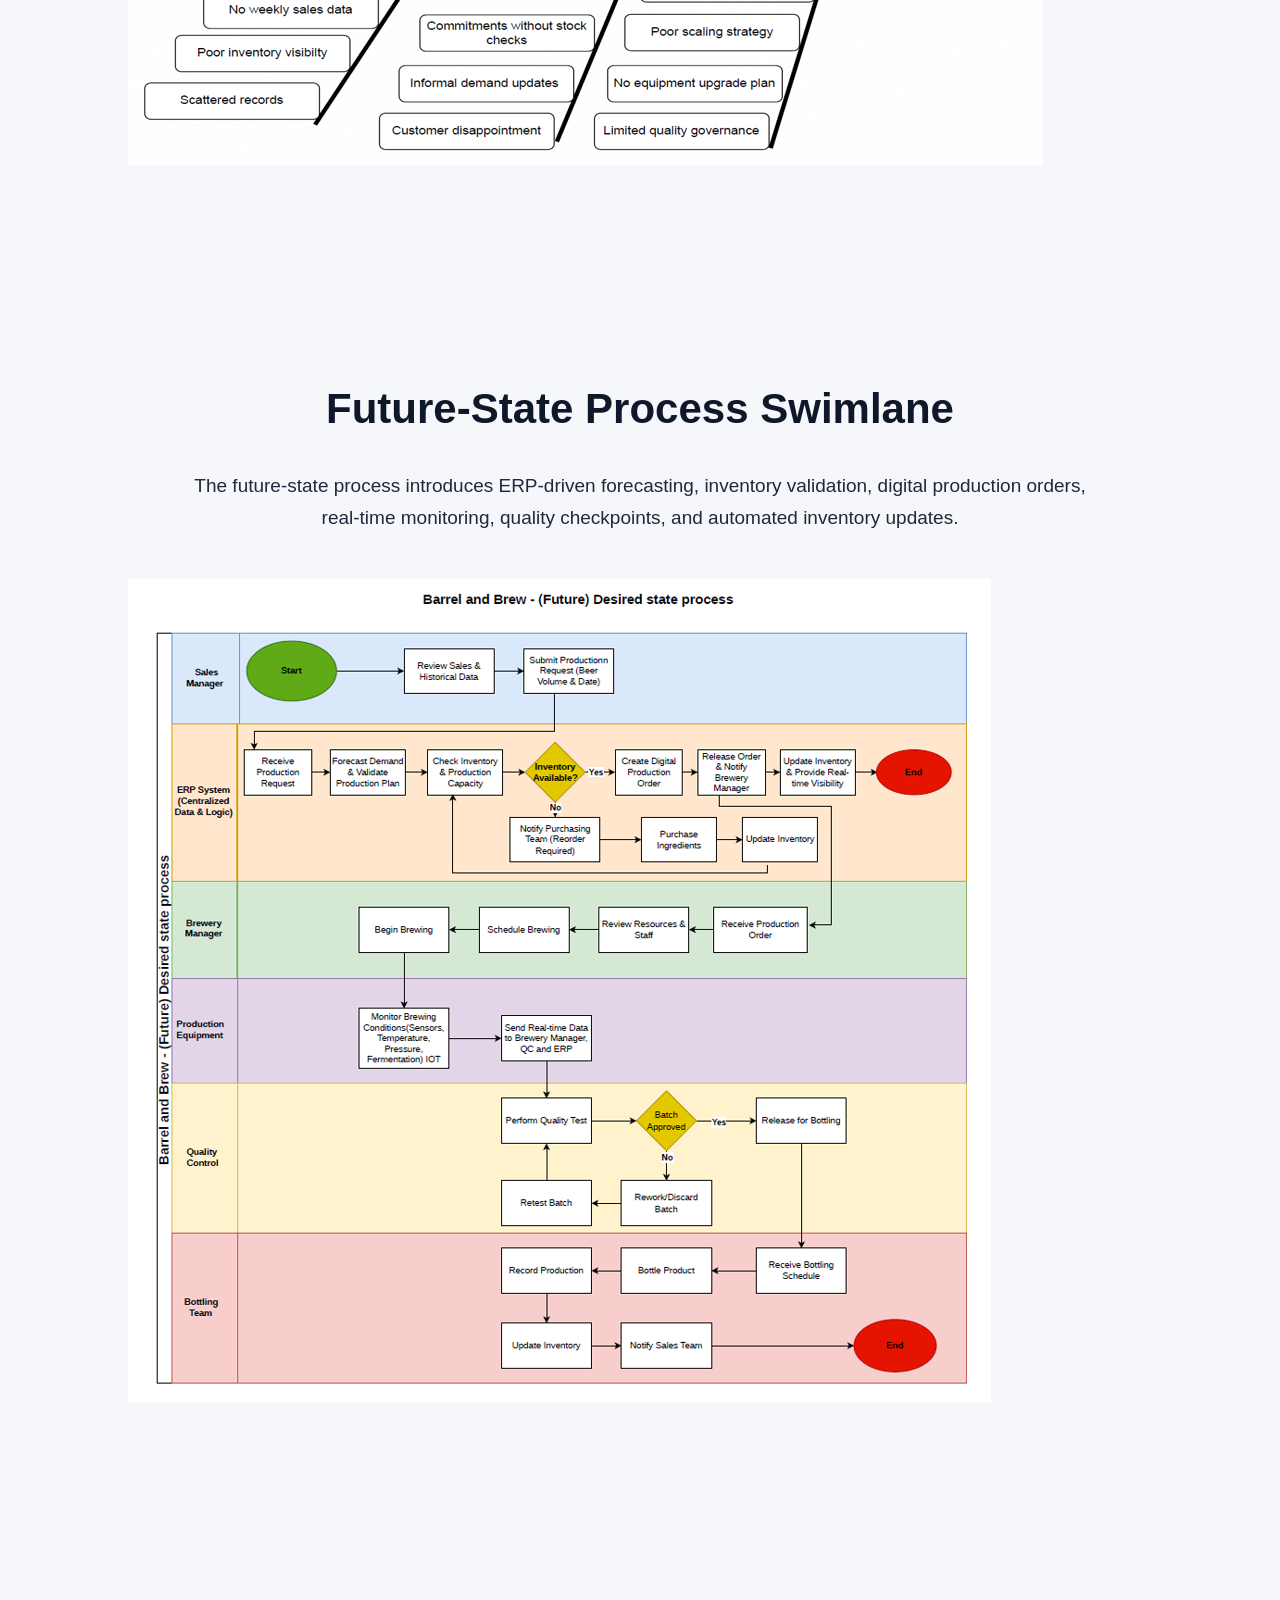
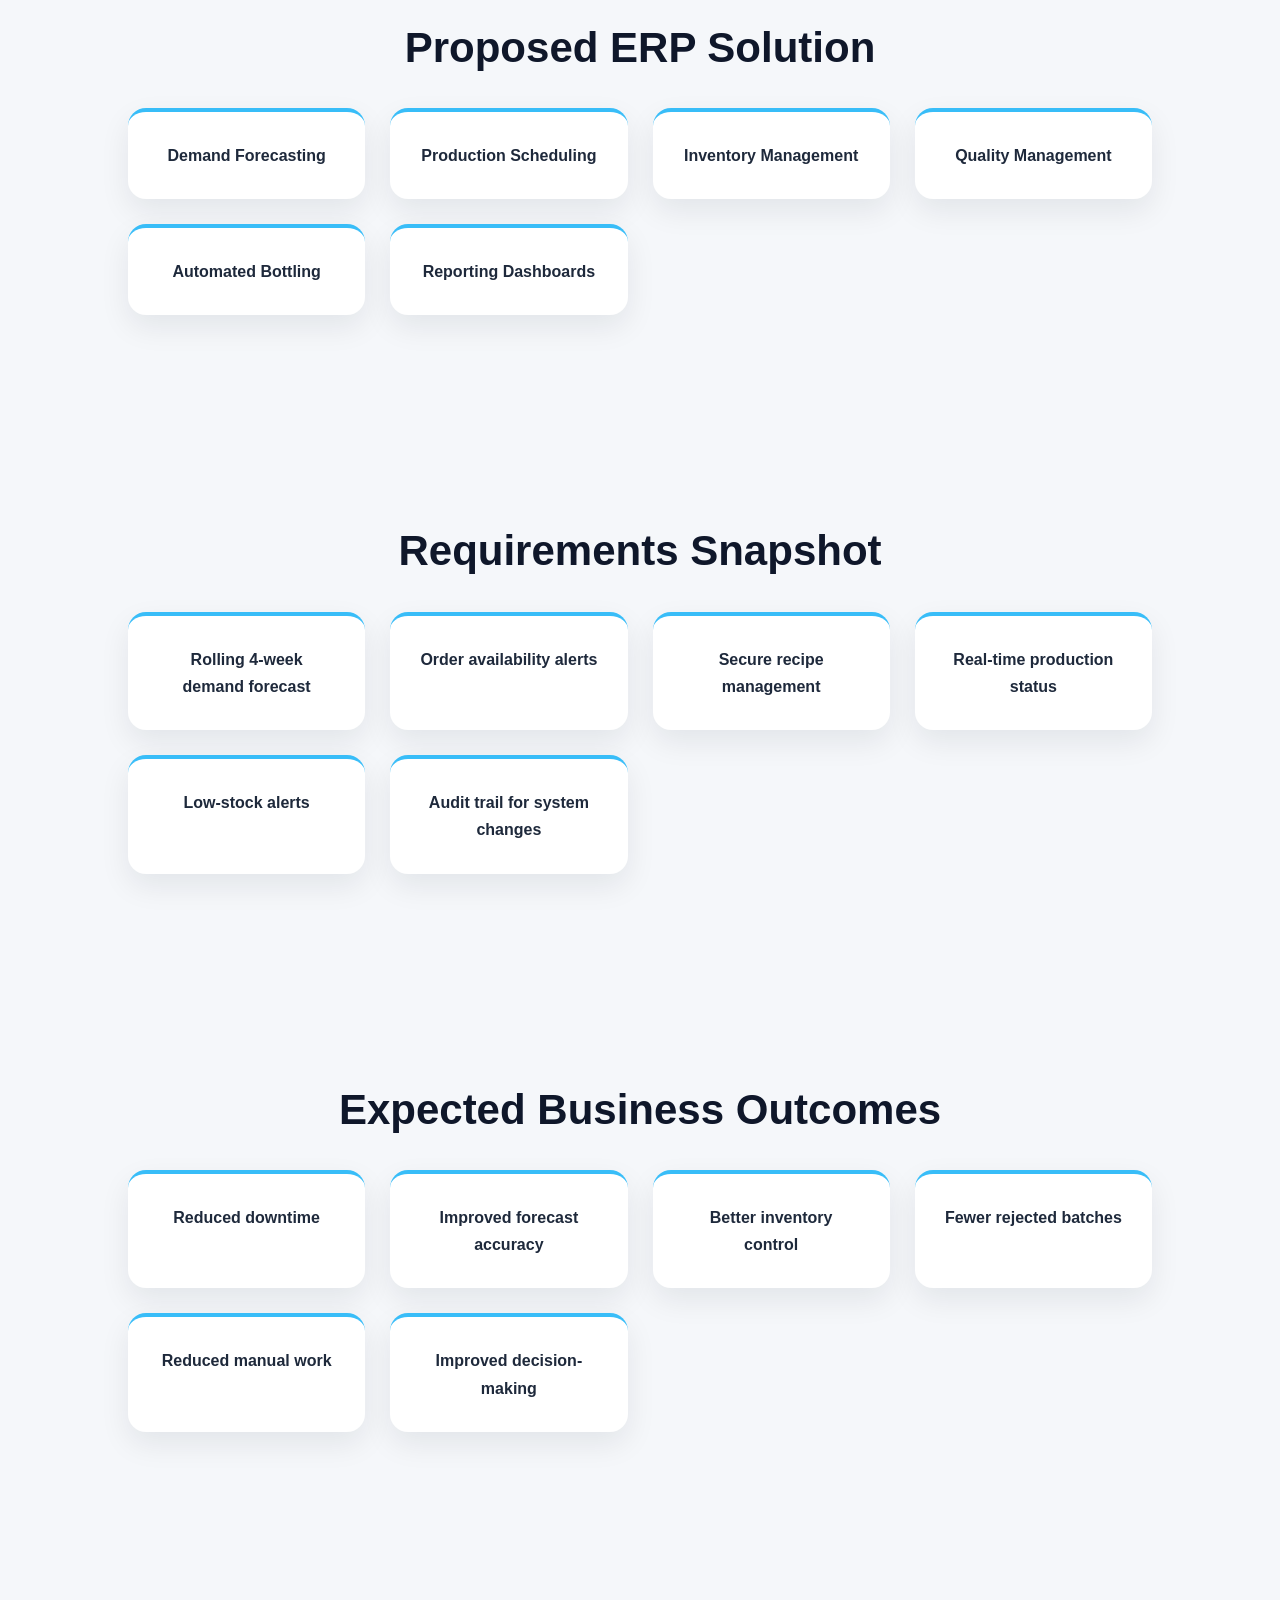
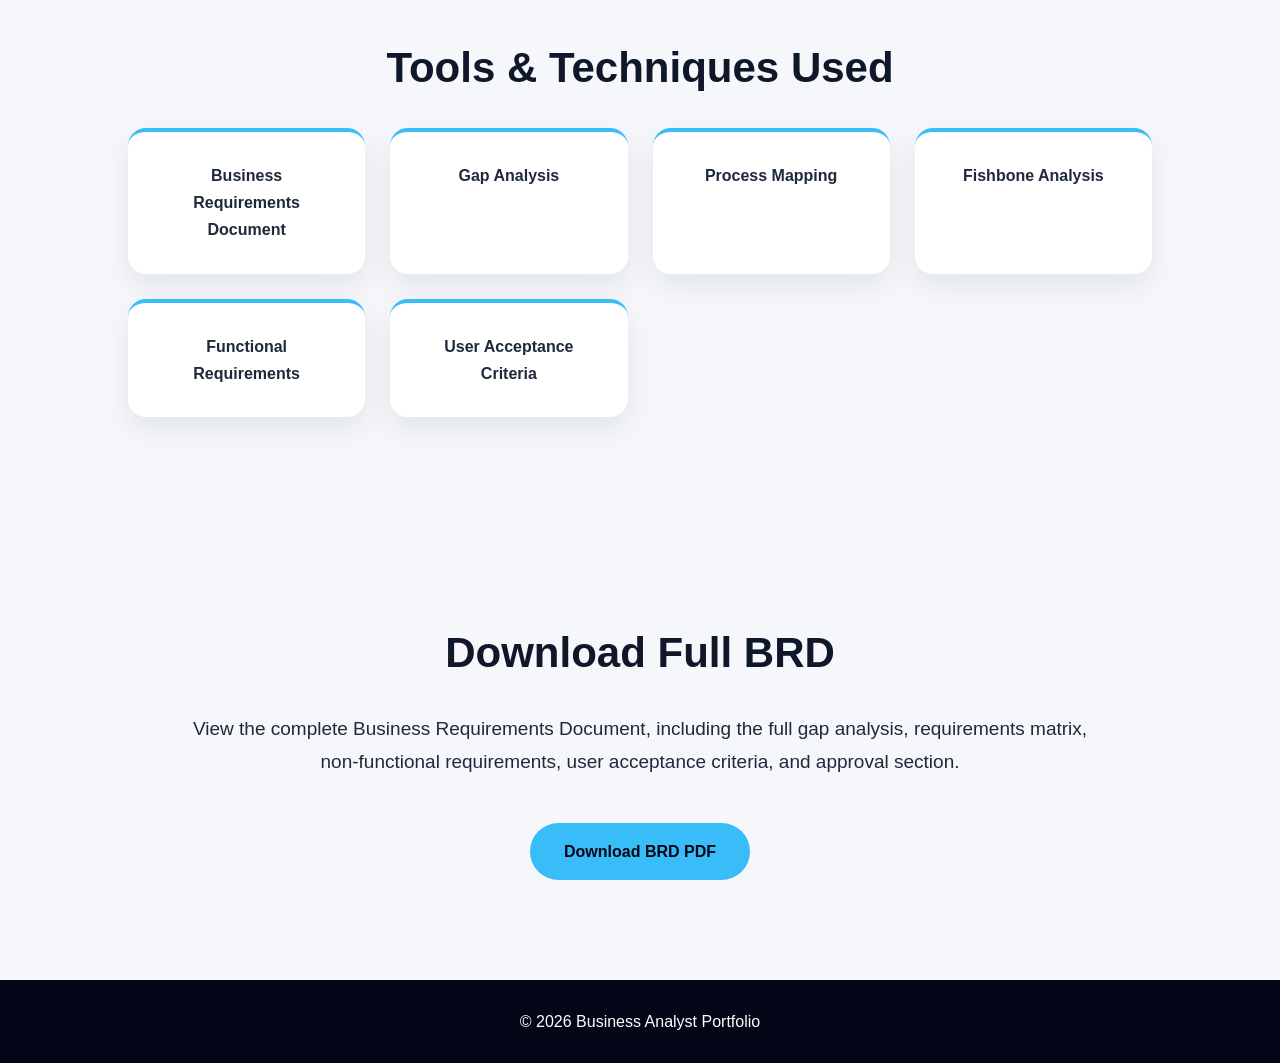
==== commit 6d506272: "Update barrelbrew.html" ====
--- a/projects/barrelbrew.html
+++ b/projects/barrelbrew.html
@@ -69,8 +69,8 @@
 </p>
 </section>
 
-<section>
-<h2>Business Problem</h2>
+  <section>
+<h2>Business Challenges Identified</h2>
 <div class="skills">
 <div class="card">Manual recipe tracking</div>
 <div class="card">Outdated spreadsheets</div>
@@ -81,6 +81,37 @@
 </div>
 </section>
 
+  <section>
+
+<h2>My Role as the Business Analyst</h2>
+
+<p class="section-intro">
+
+Served as the Business Analyst responsible for evaluating existing brewery operations, identifying business and process improvement opportunities, eliciting and documenting business requirements, analyzing stakeholder needs, and designing an ERP-enabled future-state operating model. The role also involved process mapping, gap analysis, root cause analysis, solution evaluation, and the development of implementation recommendations aligned with the organization's digital transformation objectives.
+
+</p>
+<div class="skills">
+
+<div class="card">Business Process Analysis</div>
+
+<div class="card">Requirements Elicitation</div>
+
+<div class="card">Stakeholder Analysis</div>
+
+<div class="card">Gap Analysis</div>
+
+<div class="card">Process Mapping</div>
+
+<div class="card">Solution Design</div>
+
+<div class="card">ERP Analysis</div>
+
+<div class="card">Business Requirements Documentation</div>
+
+</div>
+
+</section>
+  
 <section>
 <h2>Current-State Process Map</h2>
 <p class="section-intro">
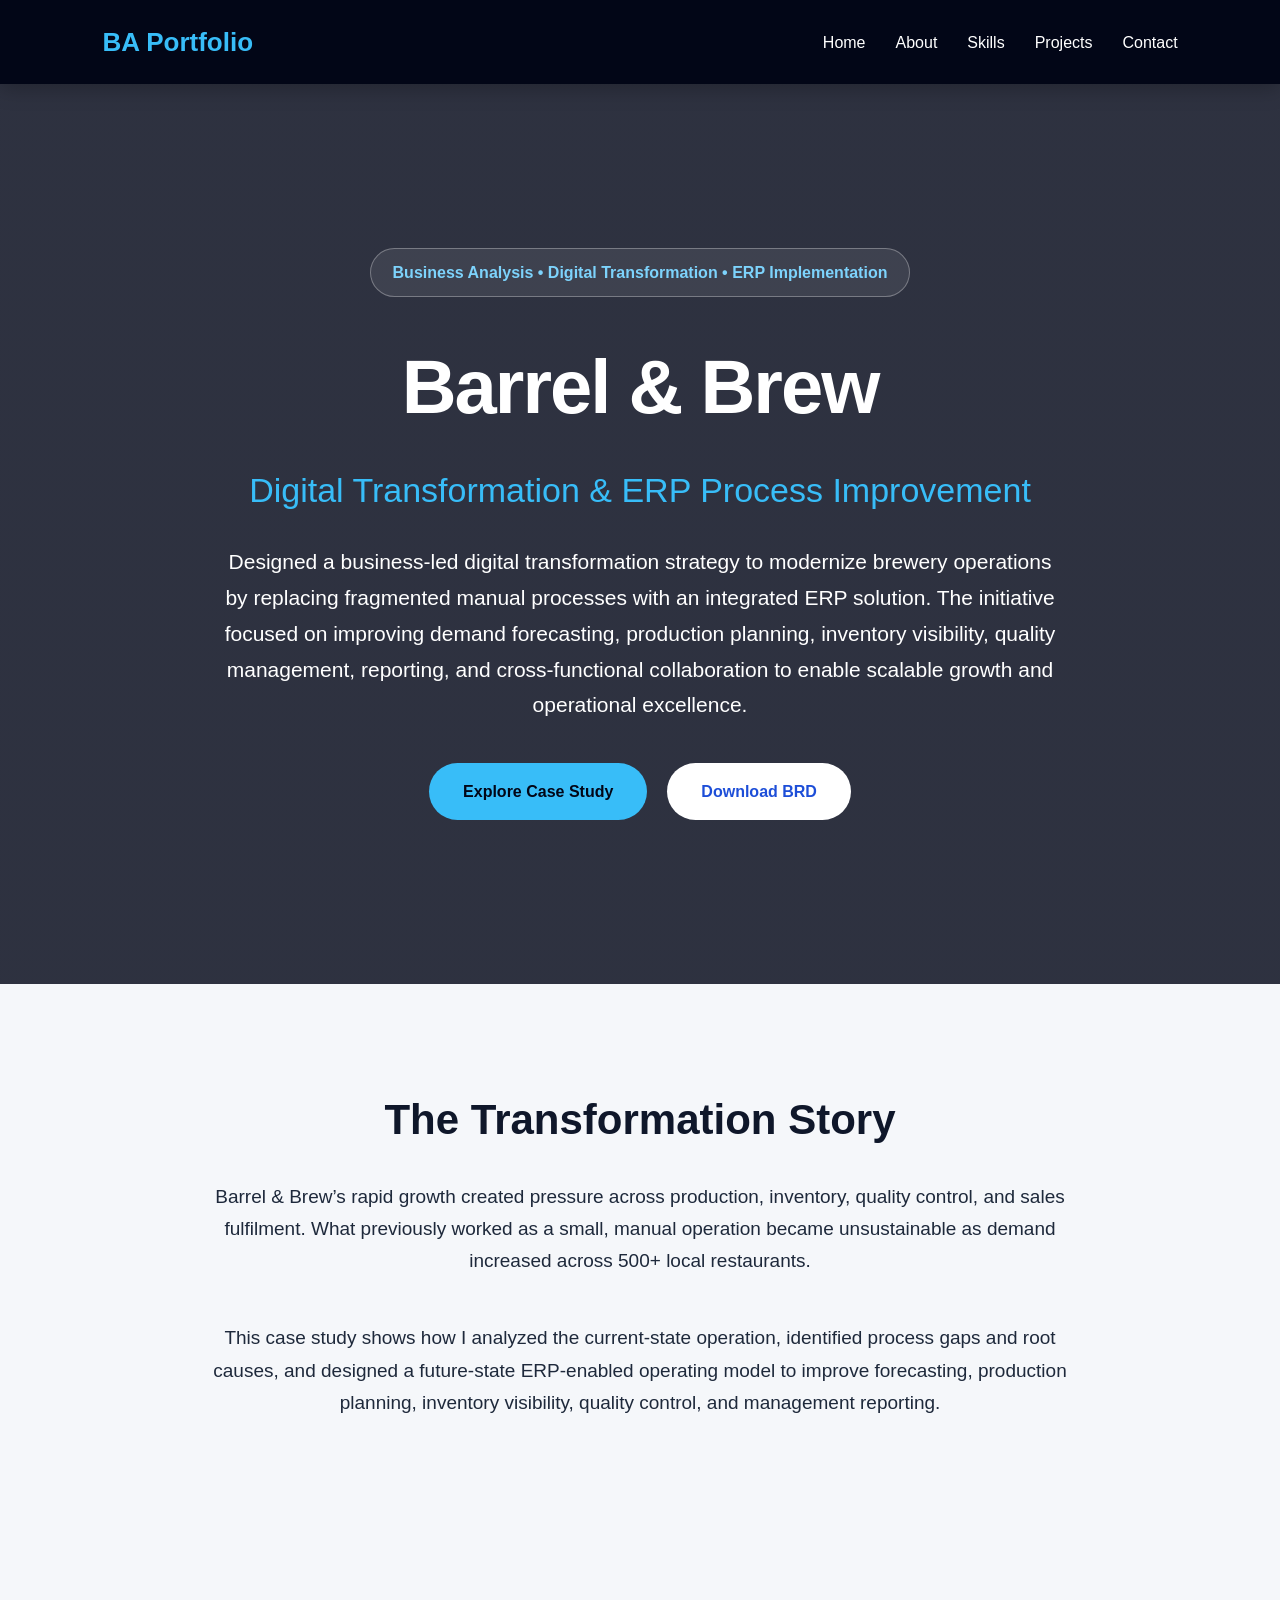
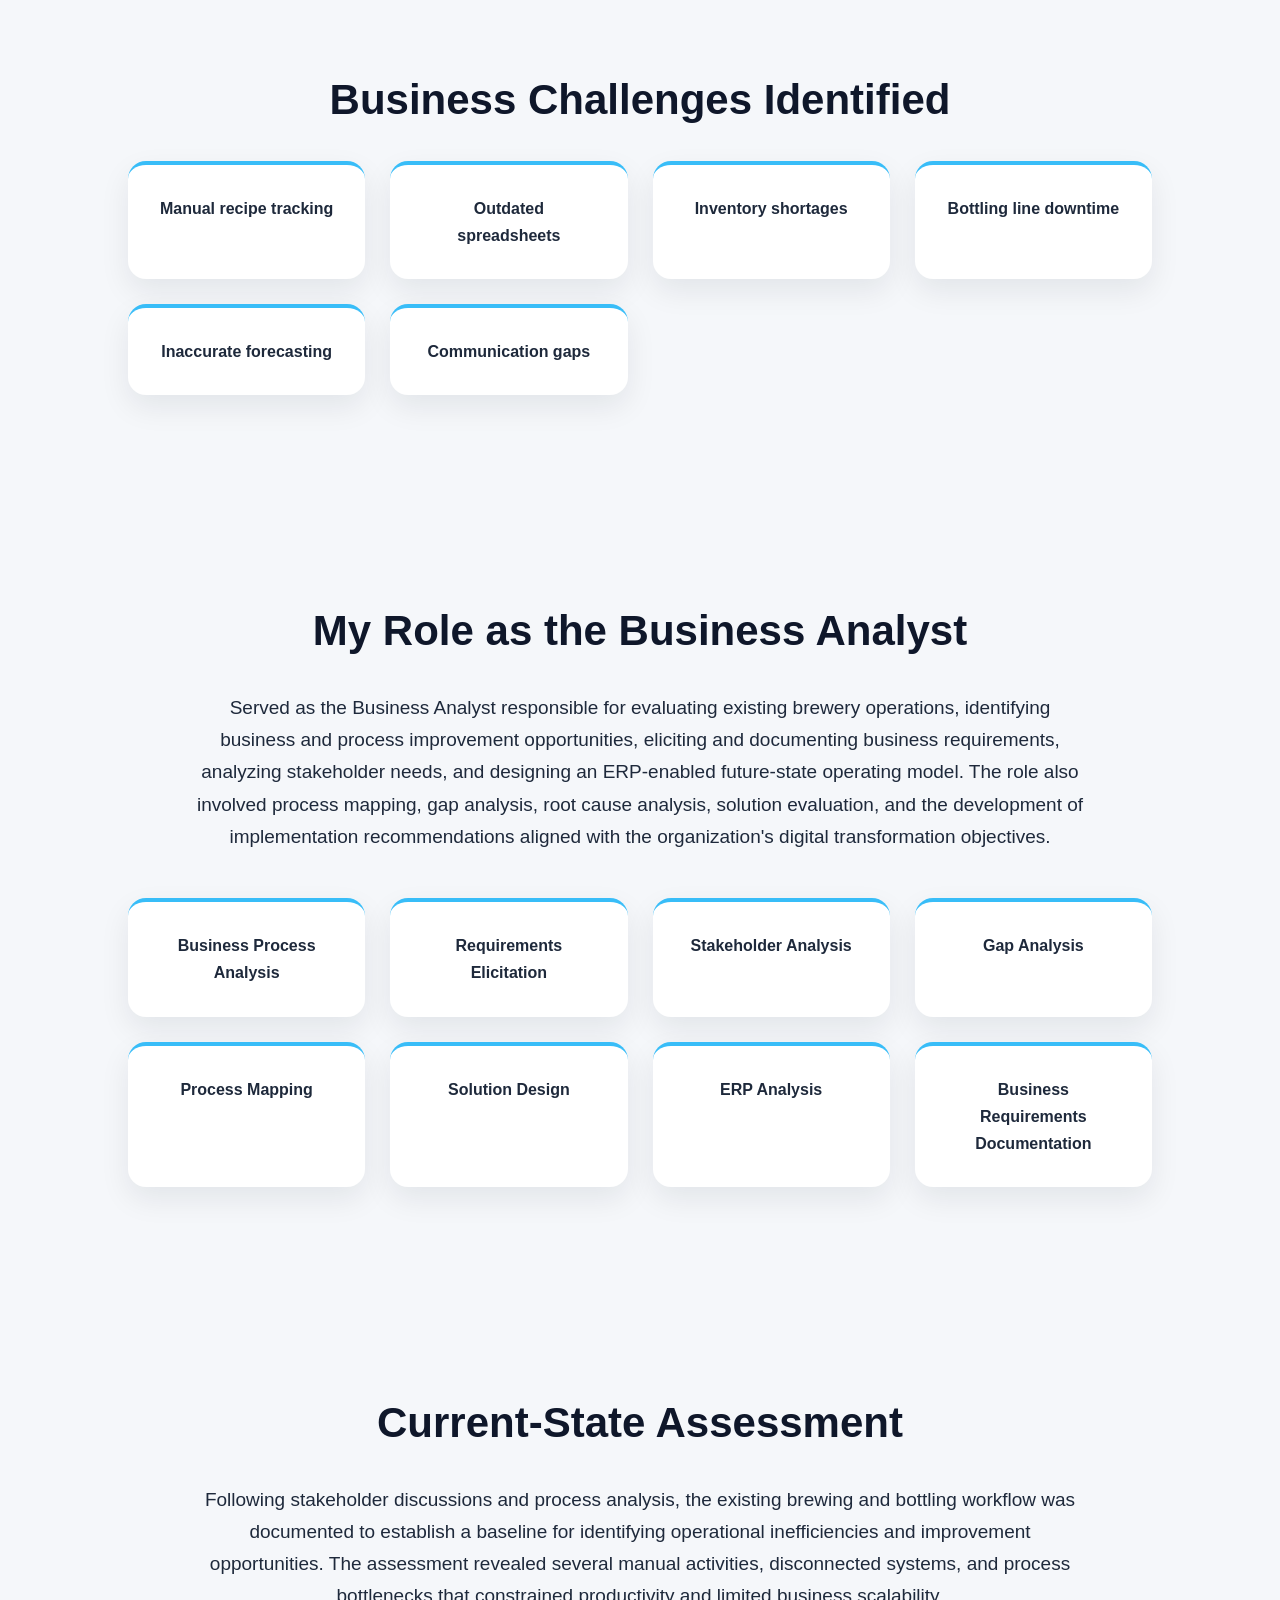
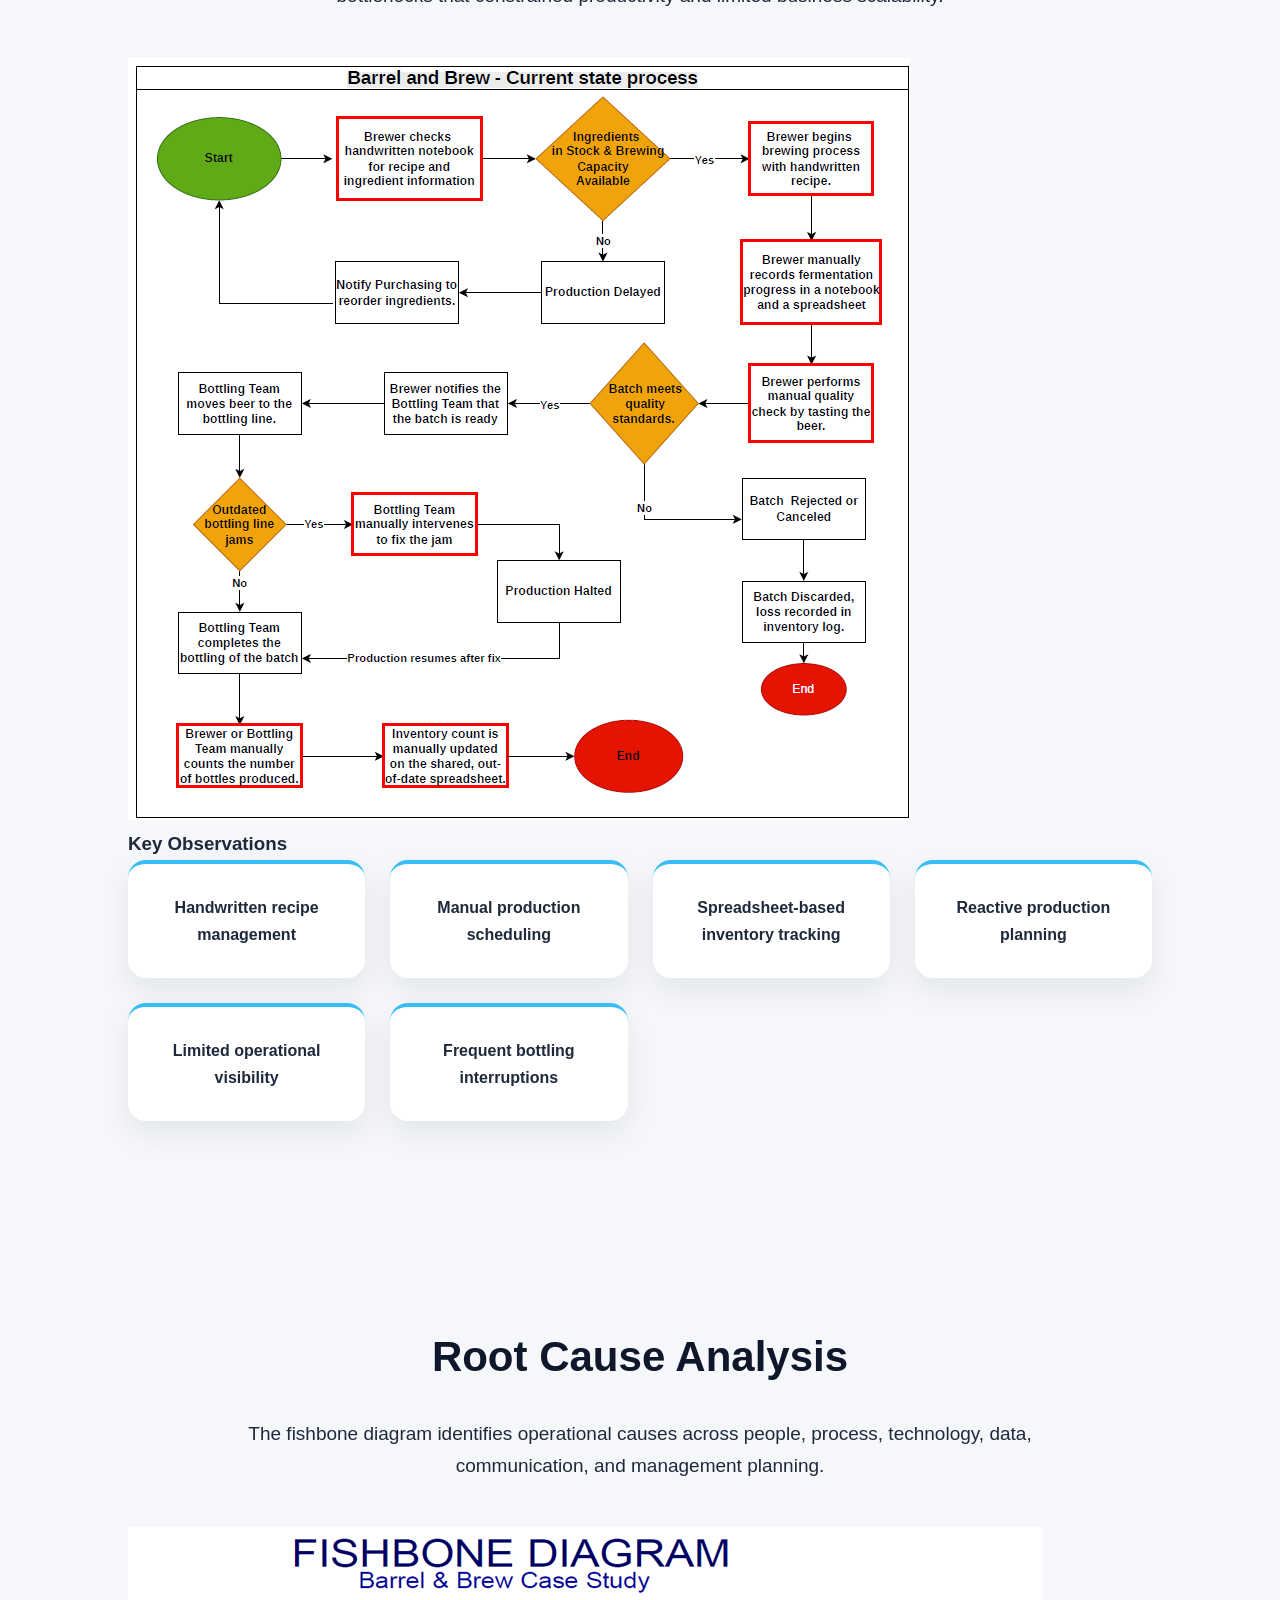
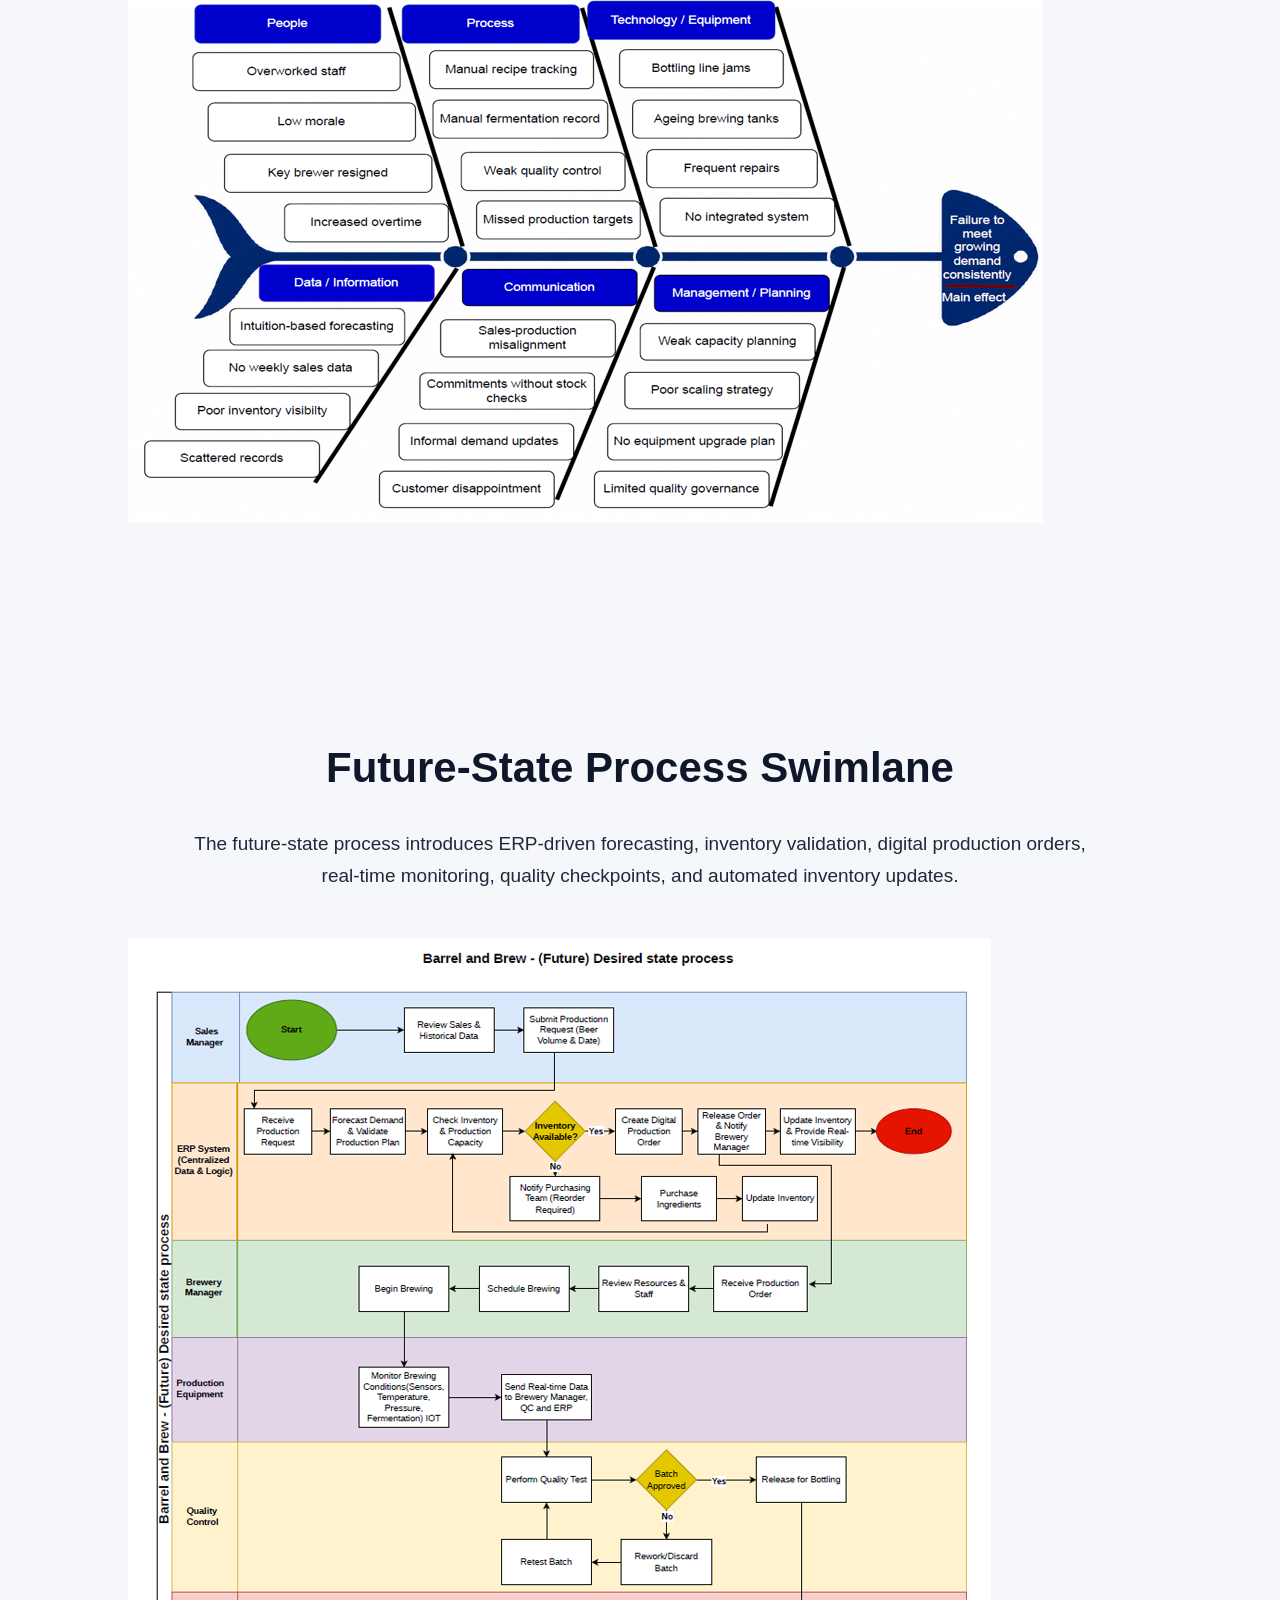
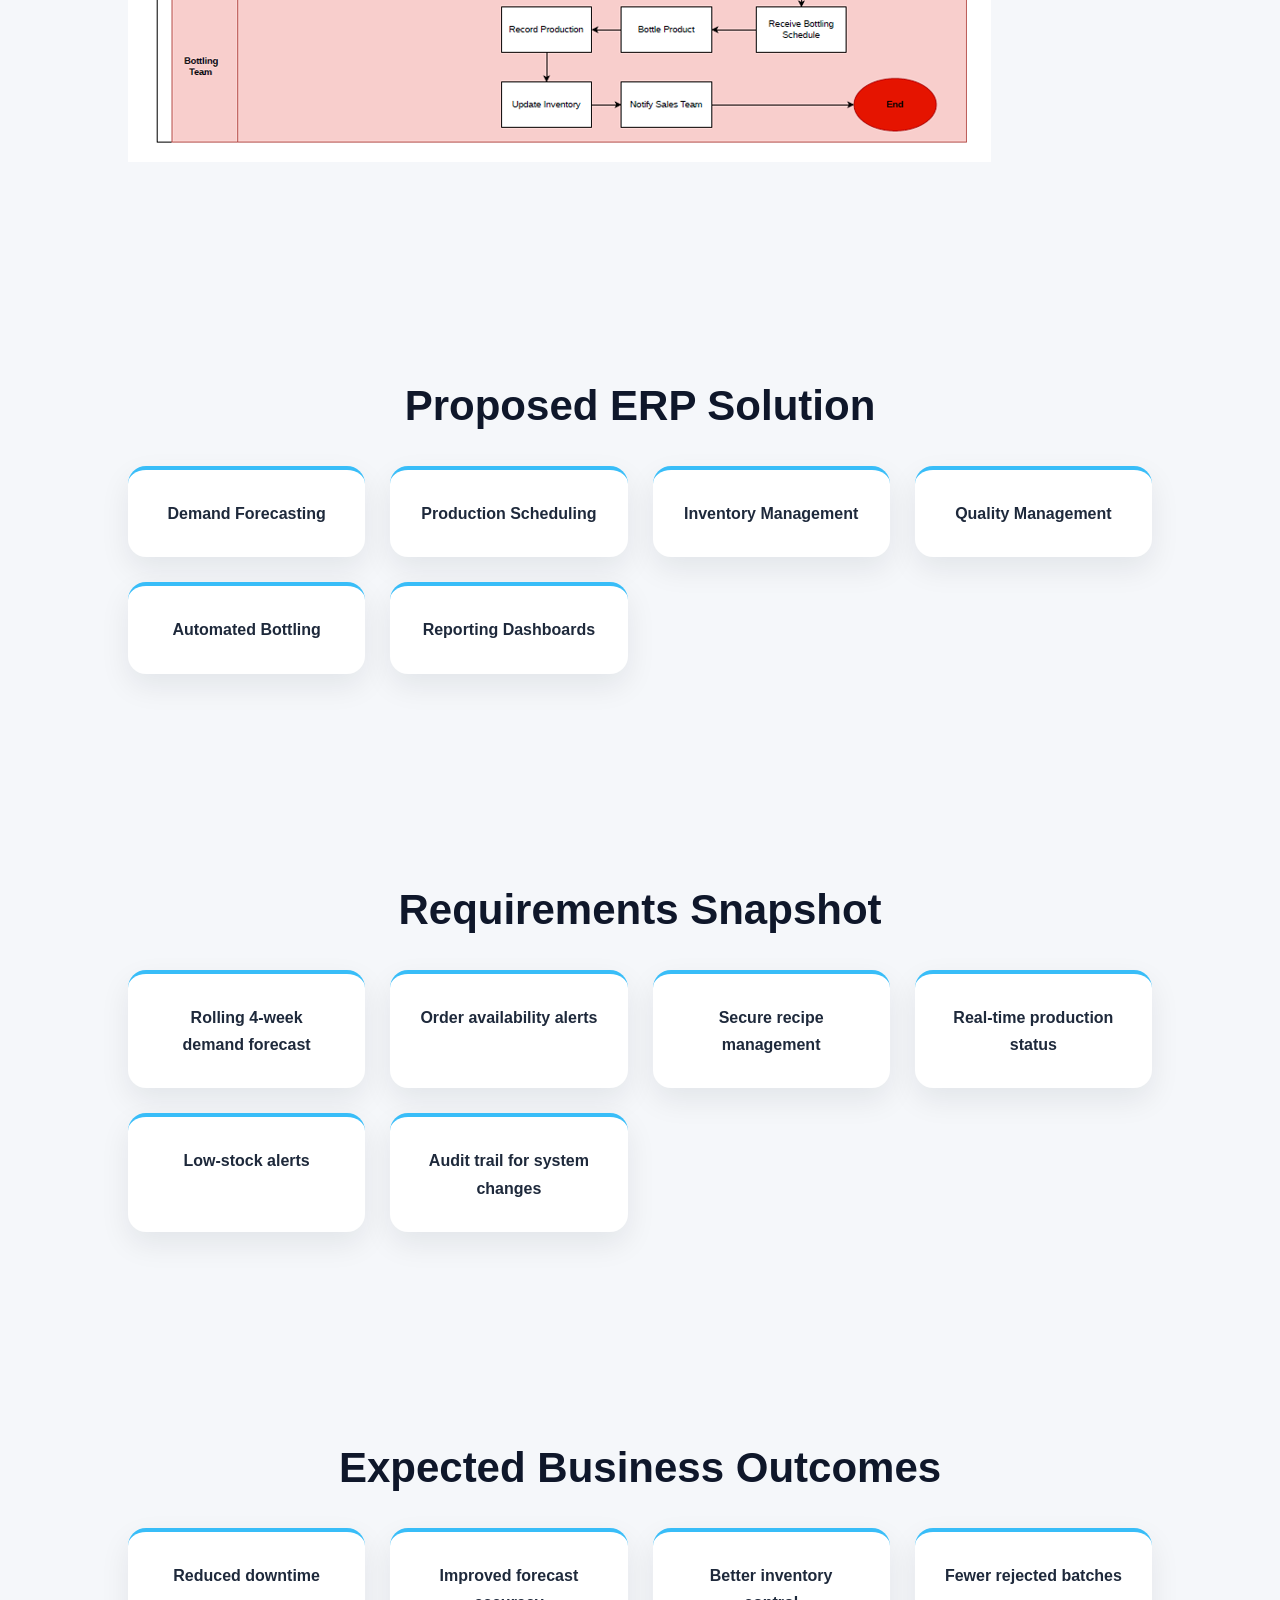
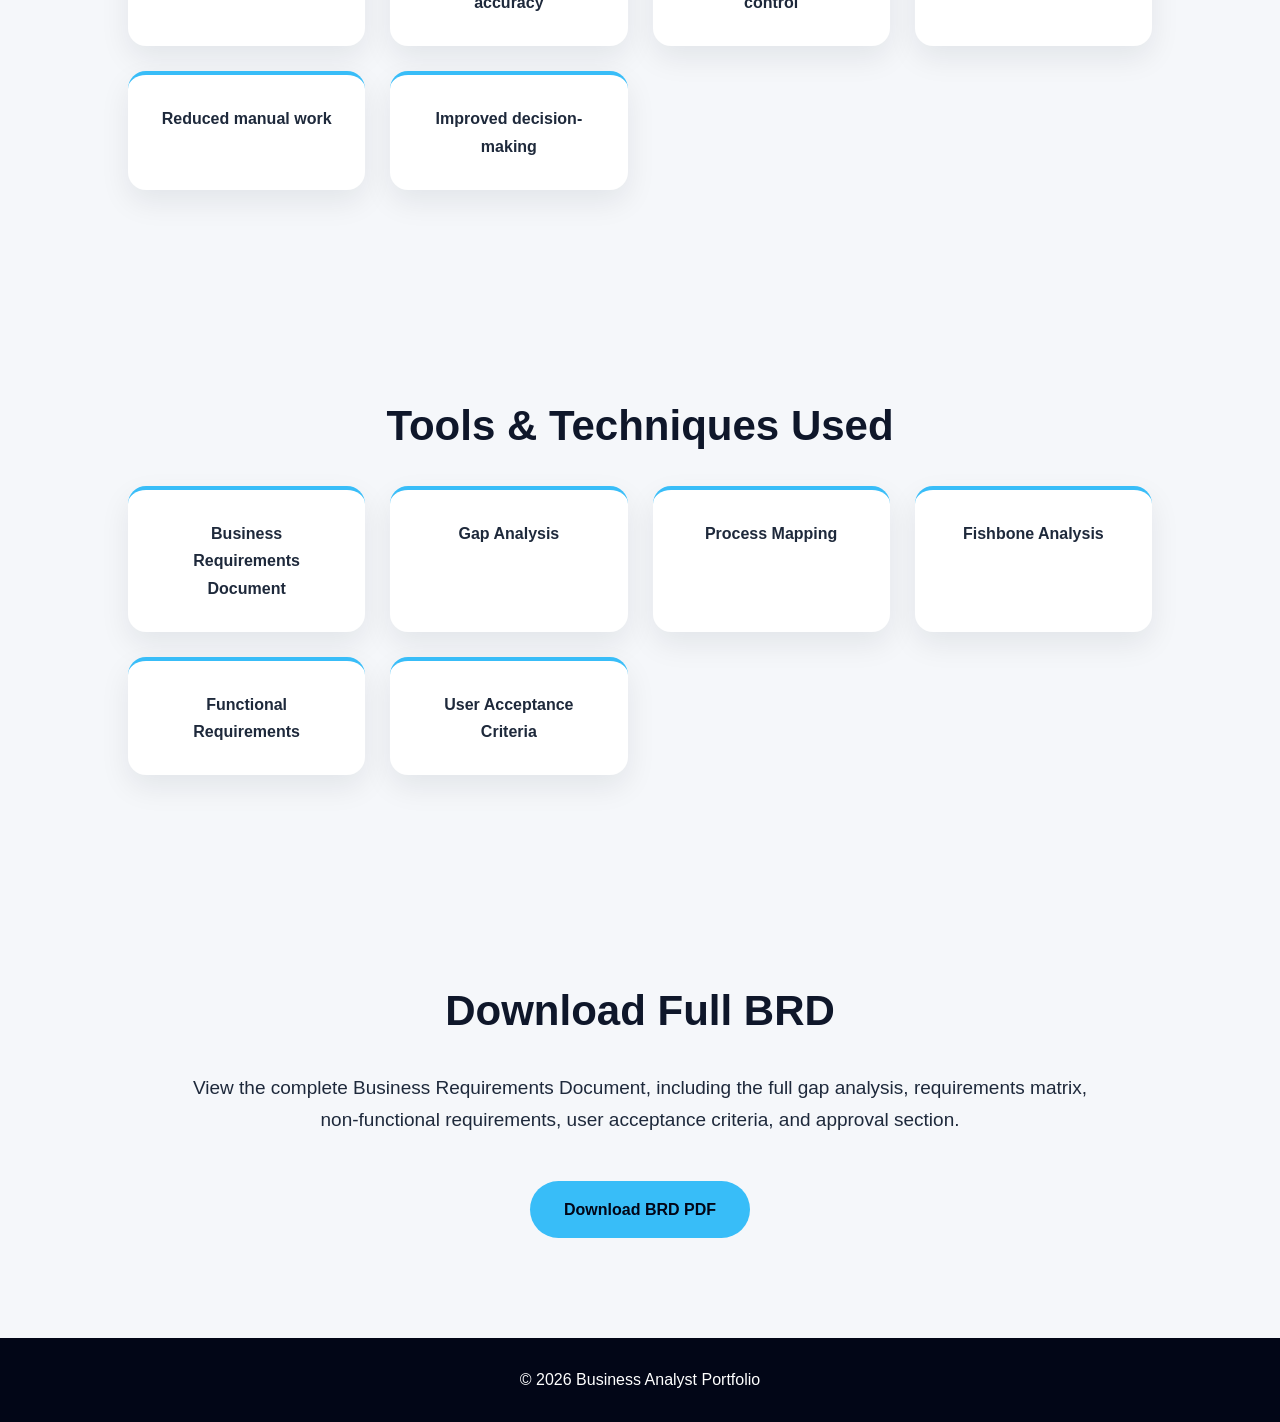
==== commit 360a53fe: "Update barrelbrew.html" ====
--- a/projects/barrelbrew.html
+++ b/projects/barrelbrew.html
@@ -113,12 +113,49 @@
 </section>
   
 <section>
-<h2>Current-State Process Map</h2>
-<p class="section-intro">
-The current process relies on handwritten recipe records, manual fermentation tracking,
-taste-based quality checks, manual bottle counts, and spreadsheet-based inventory updates.
-</p>
-<img class="case-img" src="../images/CURRENT STATE MAP.png" alt="Current-State Brewing and Bottling Process Map">
+
+<h2>Current-State Assessment</h2>
+
+<p class="section-intro">
+
+Following stakeholder discussions and process analysis, the existing brewing and bottling workflow was documented to establish a baseline for identifying operational inefficiencies and improvement opportunities. The assessment revealed several manual activities, disconnected systems, and process bottlenecks that constrained productivity and limited business scalability.
+
+</p>
+
+<img class="case-img"
+src="../images/CURRENT STATE MAP.png"
+alt="Current-State Brewing and Bottling Process Map">
+
+<h3>Key Observations</h3>
+
+<div class="skills">
+
+<div class="card">
+Handwritten recipe management
+</div>
+
+<div class="card">
+Manual production scheduling
+</div>
+
+<div class="card">
+Spreadsheet-based inventory tracking
+</div>
+
+<div class="card">
+Reactive production planning
+</div>
+
+<div class="card">
+Limited operational visibility
+</div>
+
+<div class="card">
+Frequent bottling interruptions
+</div>
+
+</div>
+
 </section>
 
 <section>
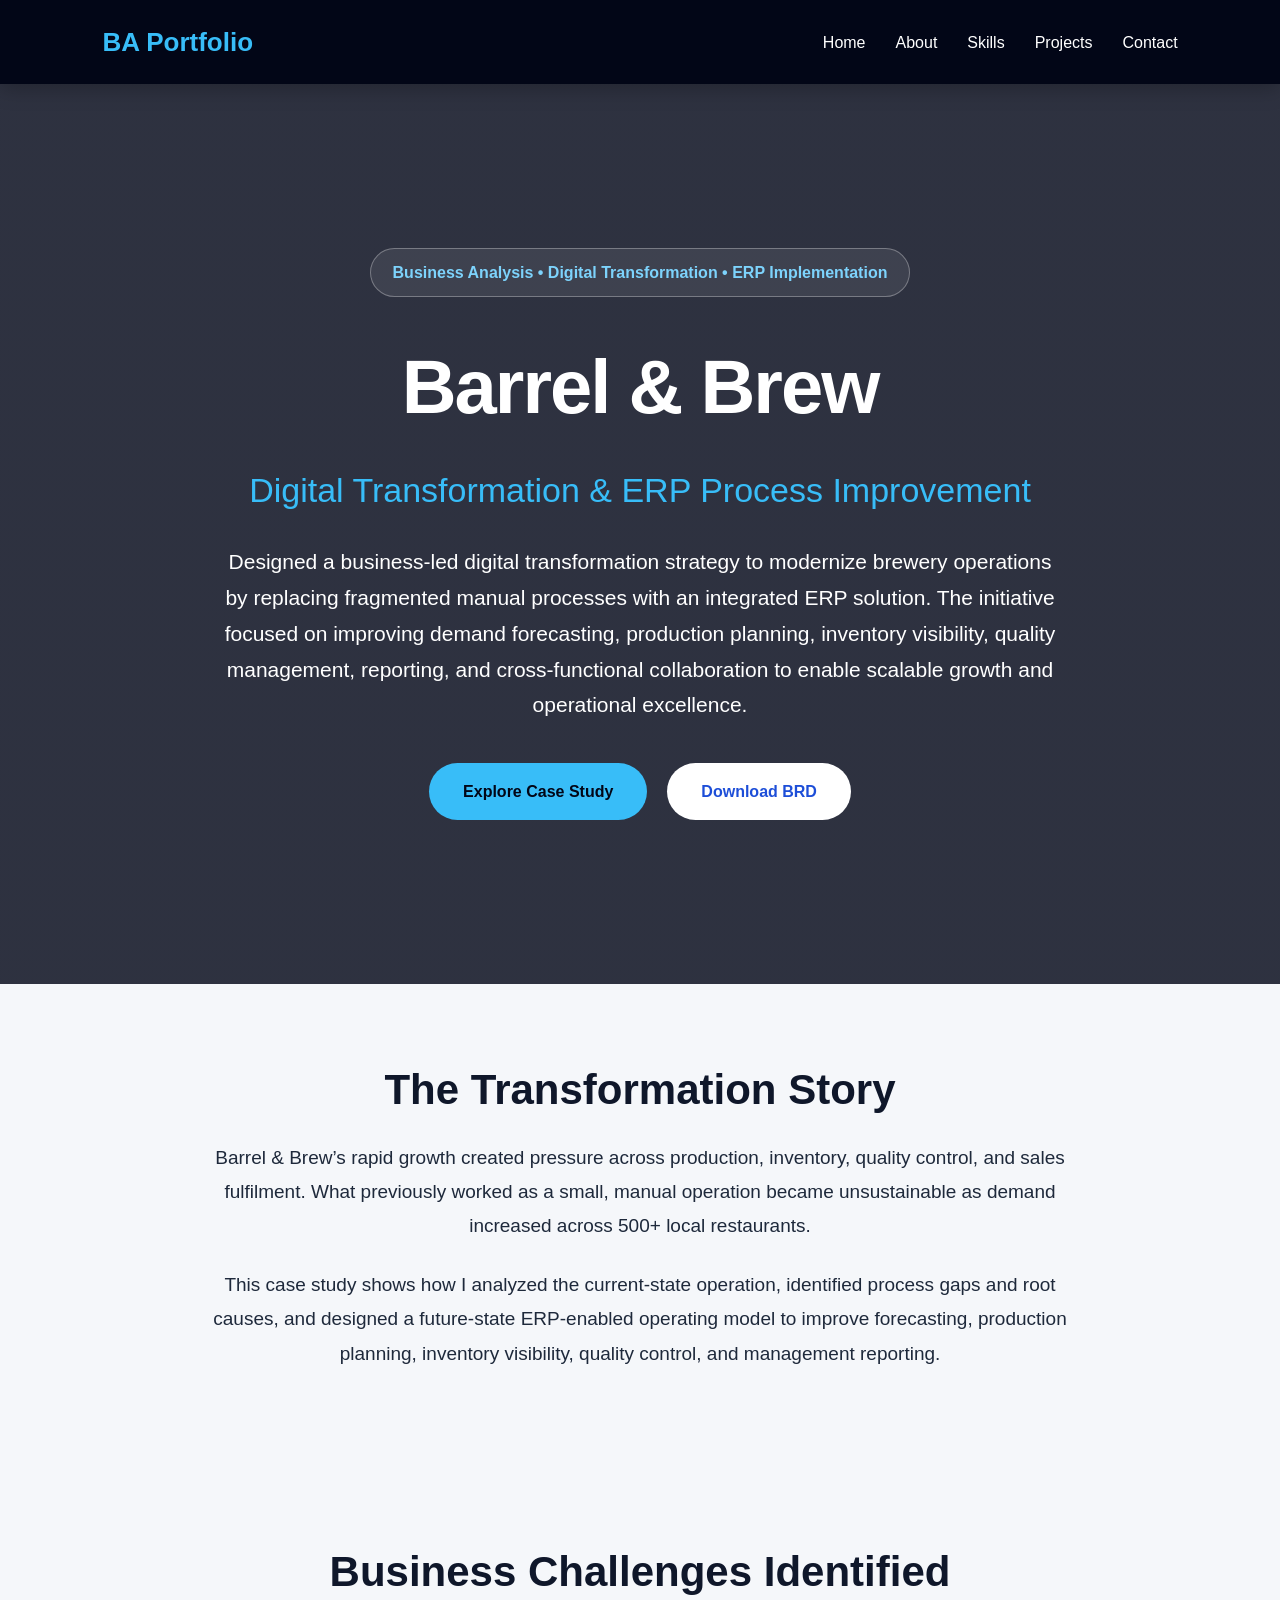
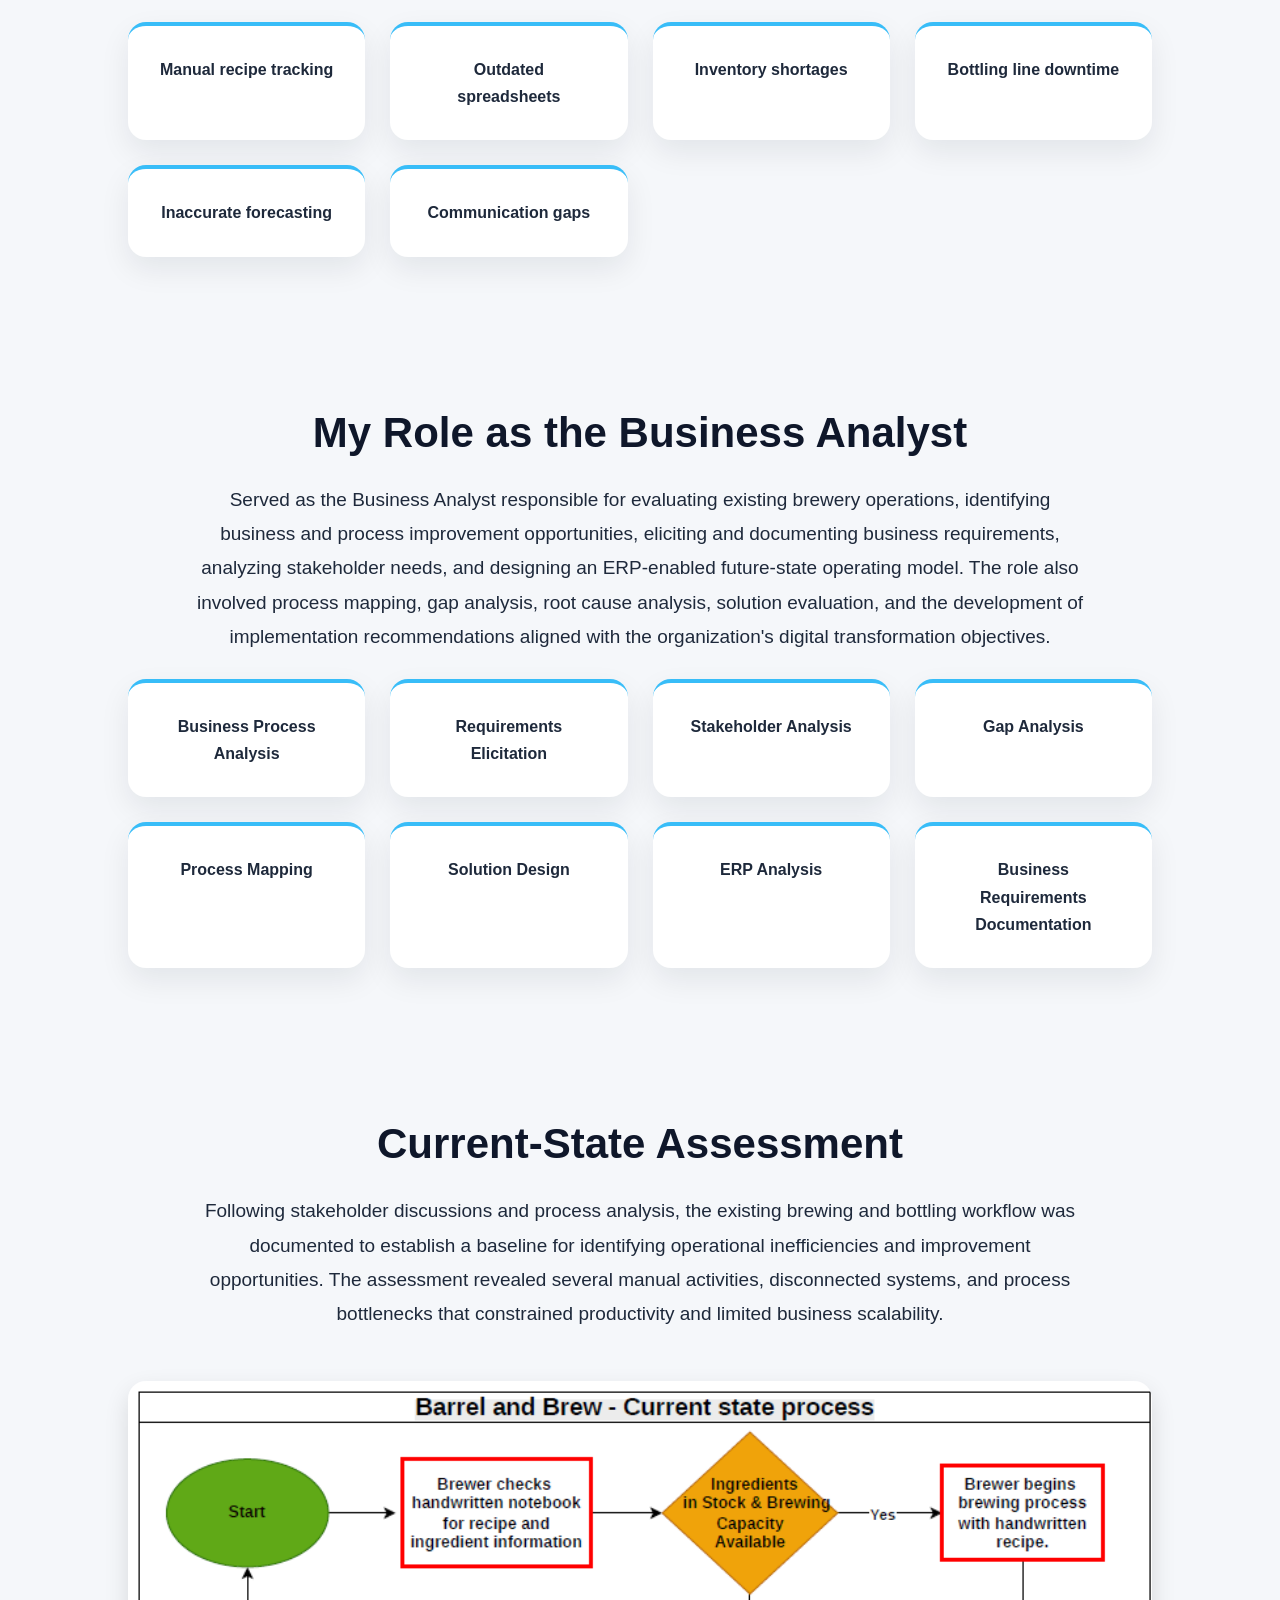
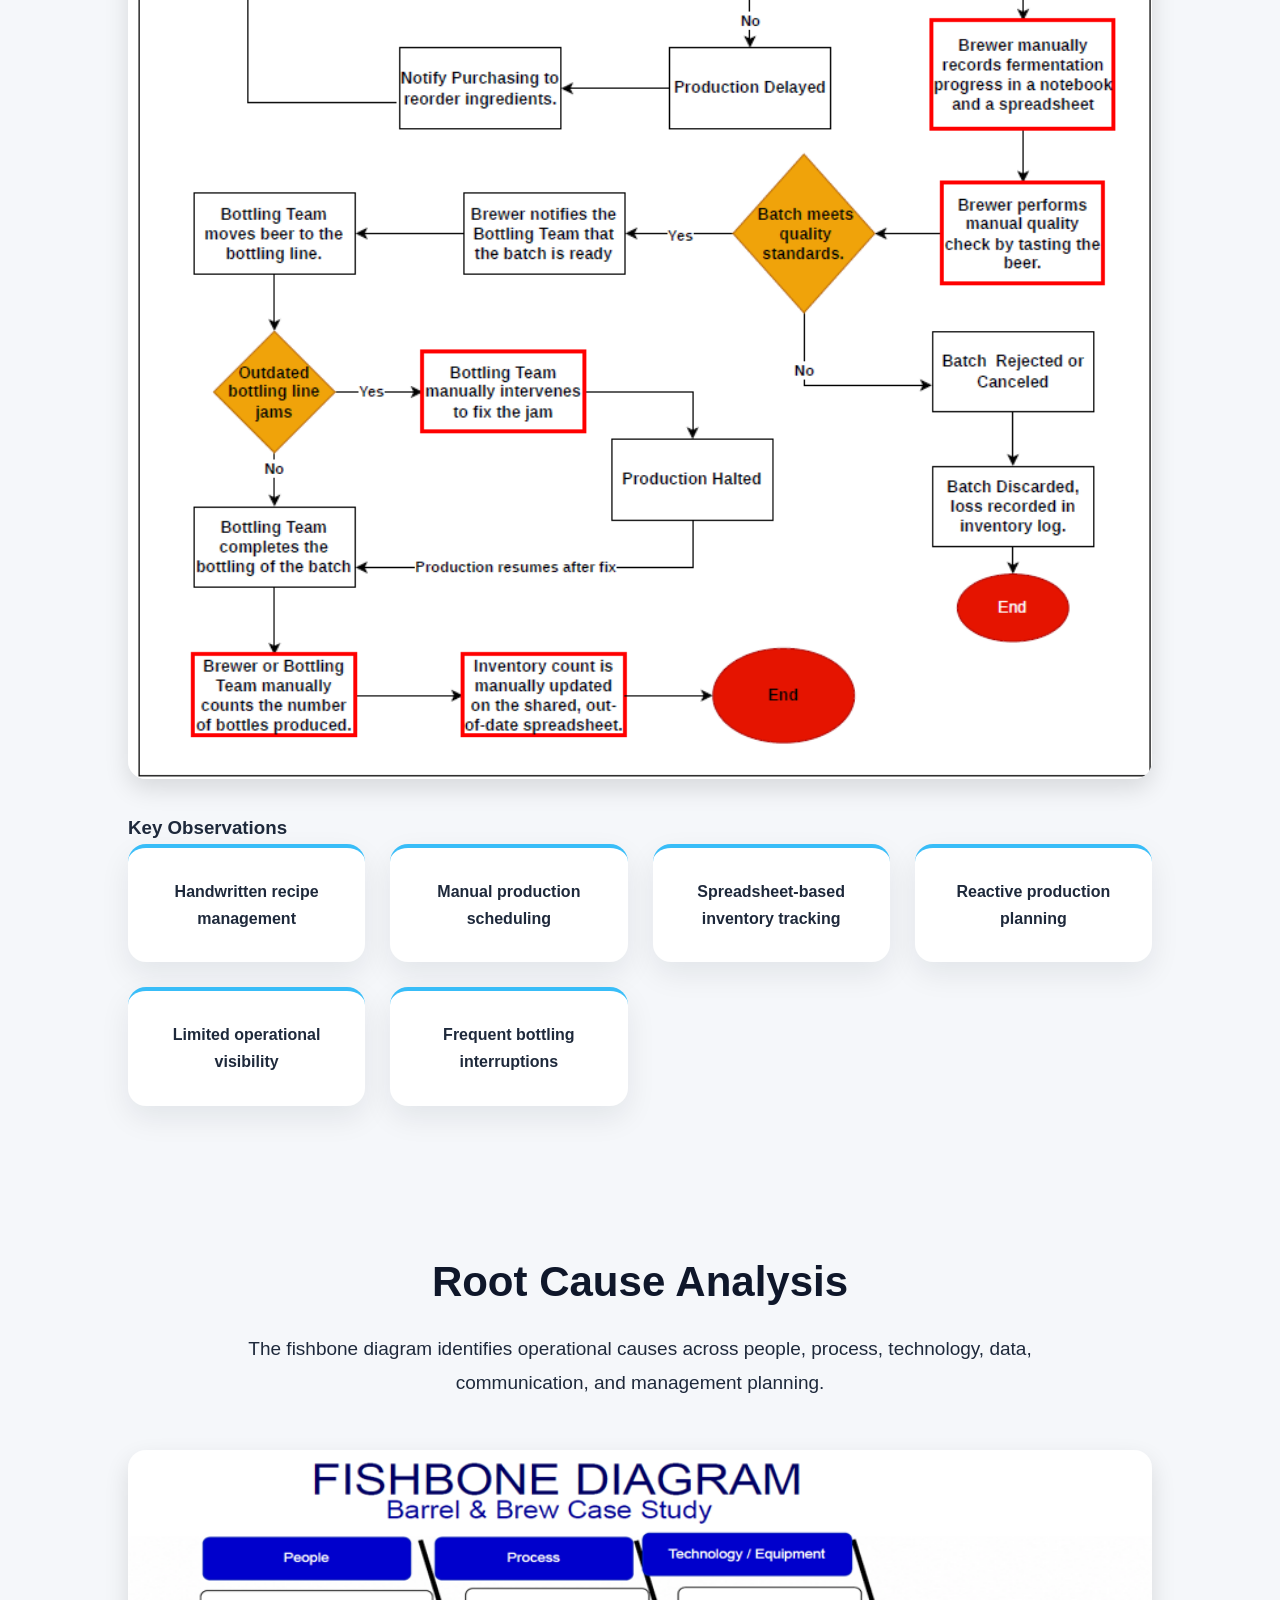
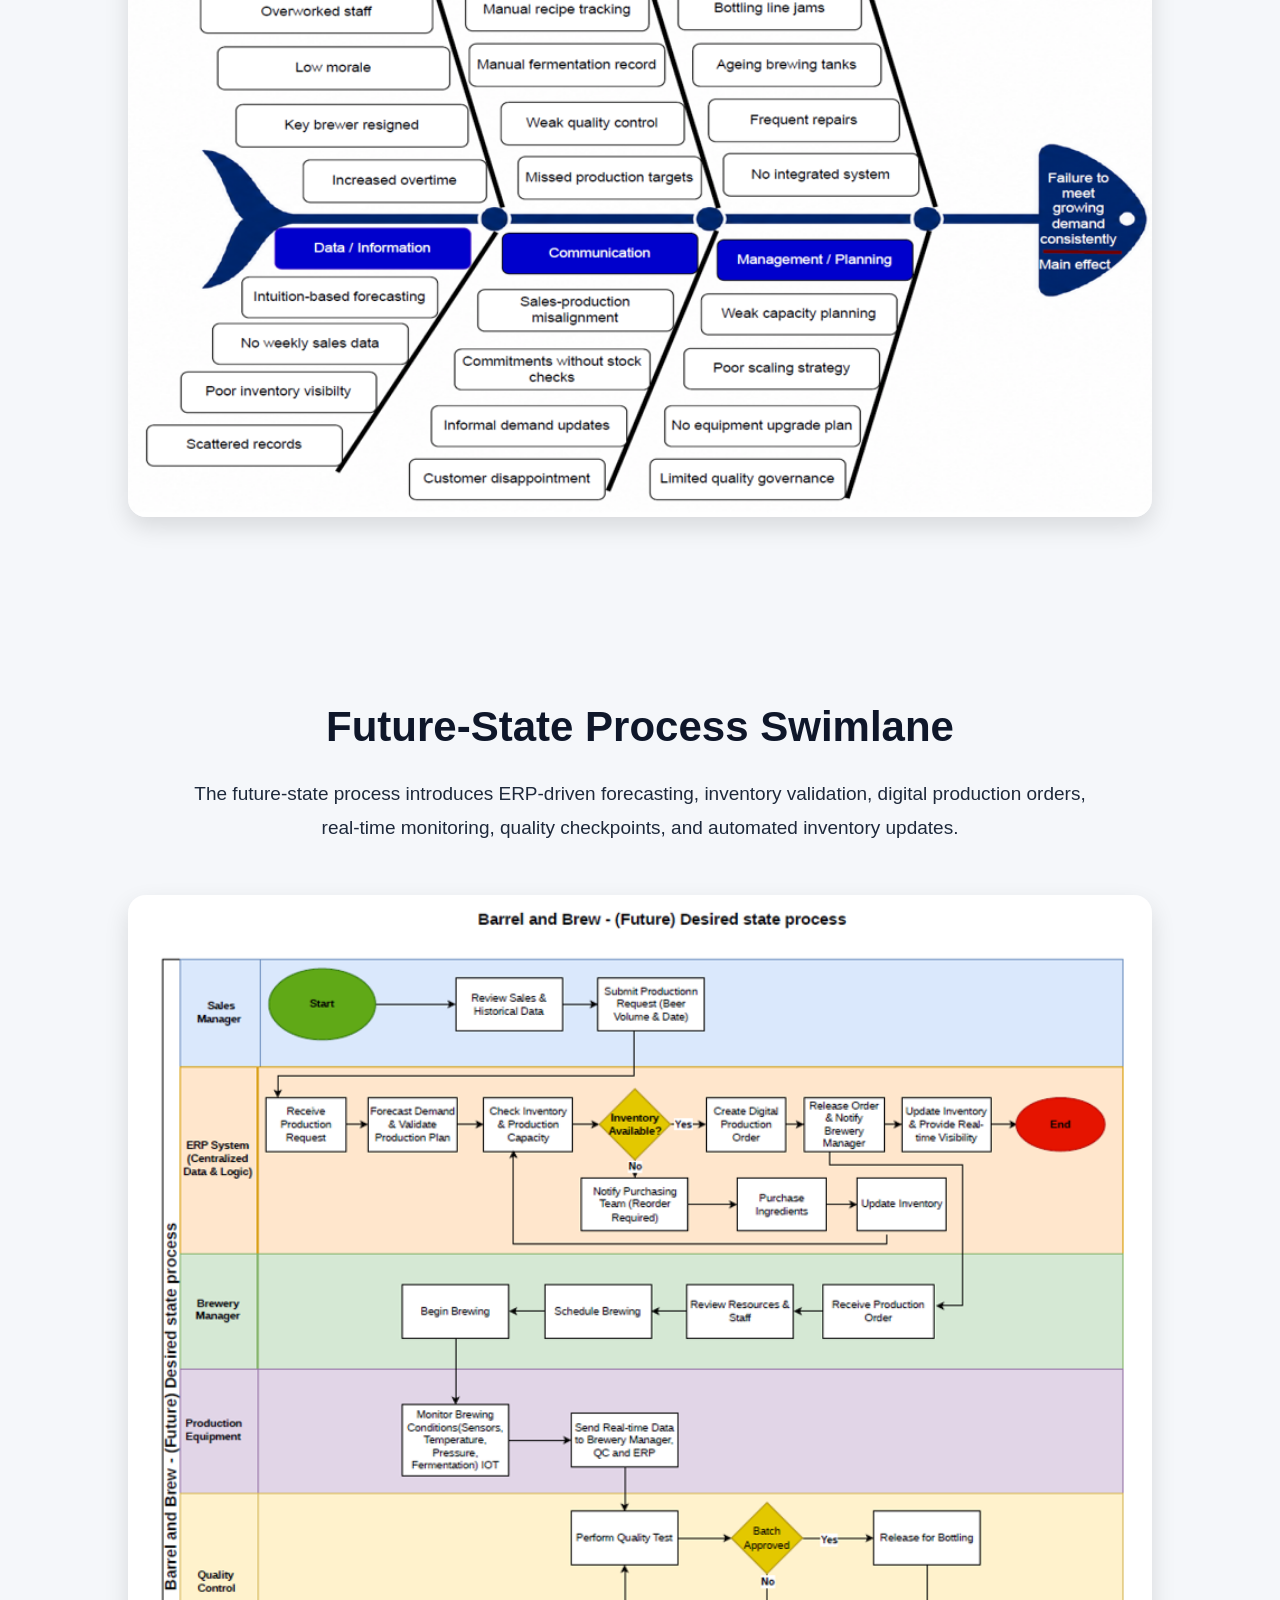
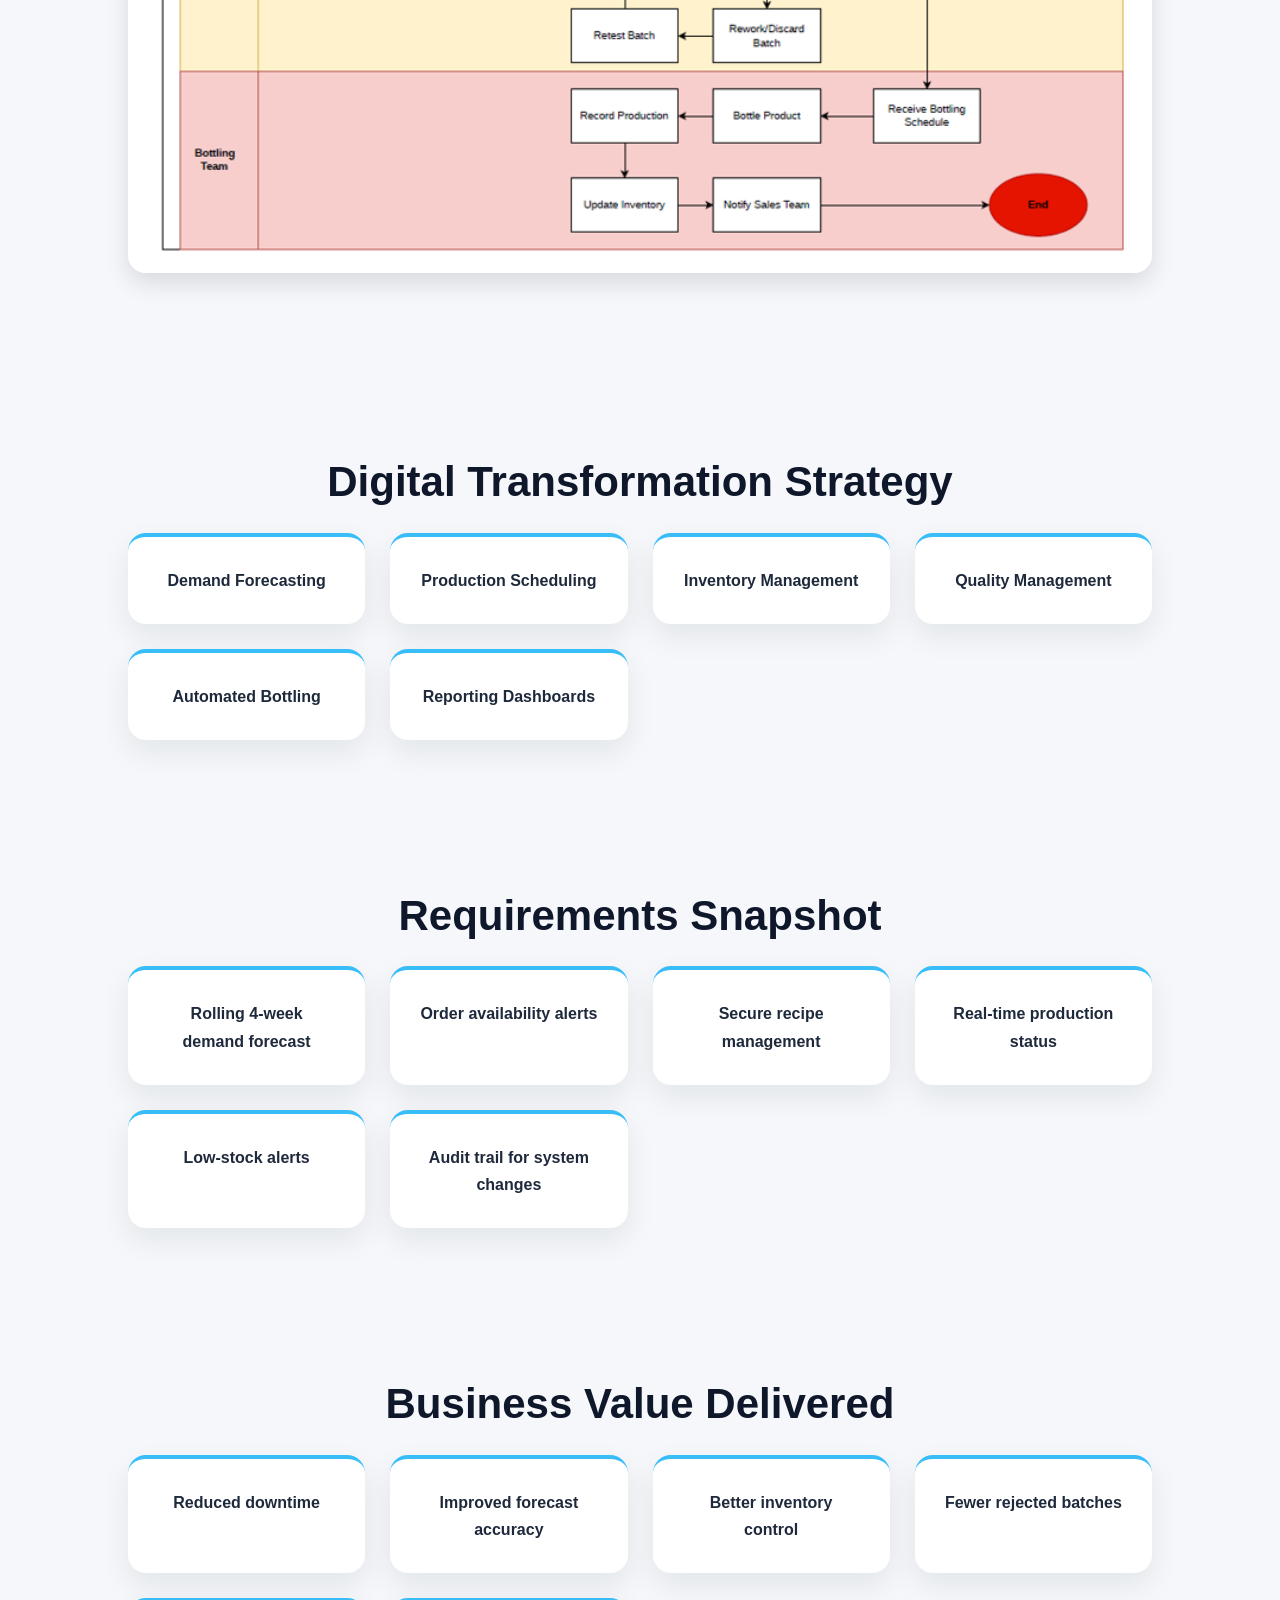
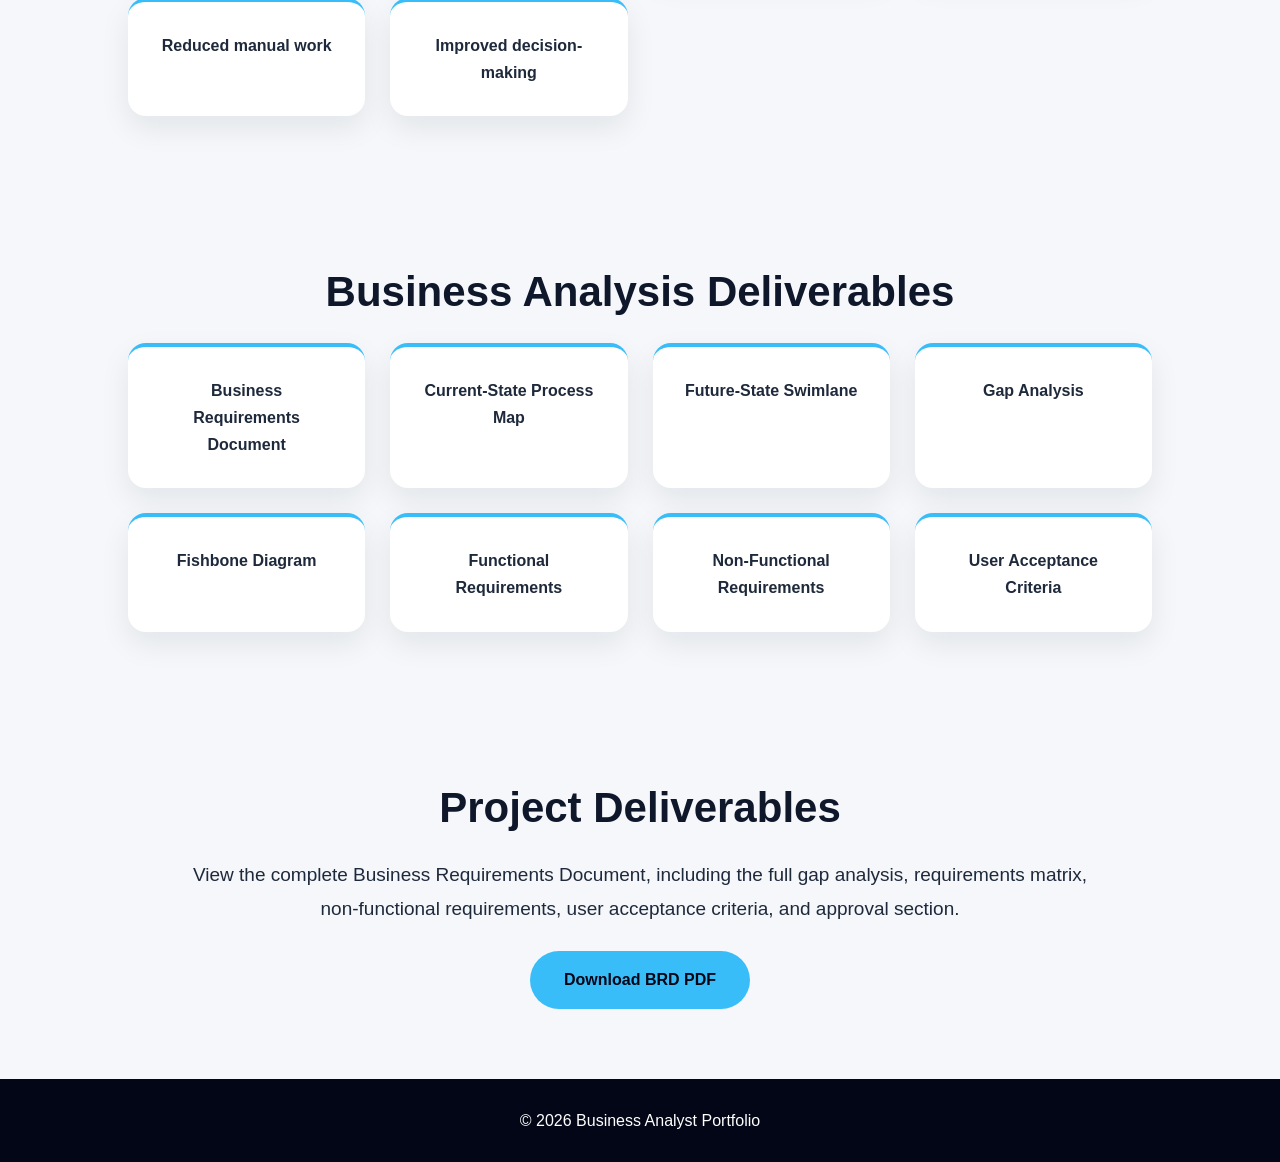
==== commit 434dec67: "Update barrelbrew.html" ====
--- a/projects/barrelbrew.html
+++ b/projects/barrelbrew.html
@@ -177,7 +177,7 @@
 </section>
 
 <section>
-<h2>Proposed ERP Solution</h2>
+<h2>Digital Transformation Strategy</h2>
 <div class="skills">
 <div class="card">Demand Forecasting</div>
 <div class="card">Production Scheduling</div>
@@ -201,7 +201,7 @@
 </section>
 
 <section>
-<h2>Expected Business Outcomes</h2>
+<h2>Business Value Delivered</h2>
 <div class="skills">
 <div class="card">Reduced downtime</div>
 <div class="card">Improved forecast accuracy</div>
@@ -213,19 +213,21 @@
 </section>
 
 <section>
-<h2>Tools & Techniques Used</h2>
+<h2>Business Analysis Deliverables</h2>
 <div class="skills">
 <div class="card">Business Requirements Document</div>
+<div class="card">Current-State Process Map</div>
+<div class="card">Future-State Swimlane</div>
 <div class="card">Gap Analysis</div>
-<div class="card">Process Mapping</div>
-<div class="card">Fishbone Analysis</div>
+<div class="card">Fishbone Diagram</div>
 <div class="card">Functional Requirements</div>
+<div class="card">Non-Functional Requirements</div>
 <div class="card">User Acceptance Criteria</div>
 </div>
 </section>
 
 <section>
-<h2>Download Full BRD</h2>
+<h2>Project Deliverables</h2>
 <p class="section-intro">
 View the complete Business Requirements Document, including the full gap analysis,
 requirements matrix, non-functional requirements, user acceptance criteria, and approval section.
--- a/style.css
+++ b/style.css
@@ -143,21 +143,22 @@
 /* SECTIONS */
 
 section{
-    padding:100px 10%;
+    padding:70px 10%;
 }
 
 section h2{
     font-size:42px;
     text-align:center;
-    margin-bottom:25px;
+    margin-bottom:15px;
     color:#0f172a;
 }
 
 .section-intro{
     max-width:900px;
-    margin:0 auto 45px;
+    margin:0 auto 25px;
     text-align:center;
     font-size:19px;
+    line-height:1.8;
 }
 
 /* SKILLS */
@@ -320,3 +321,10 @@
     background-size:cover;
     background-position:center;
 }
+
+.case-img{
+    width:100%;
+    border-radius:18px;
+    margin:25px 0;
+    box-shadow:0 10px 25px rgba(0,0,0,.12);
+}
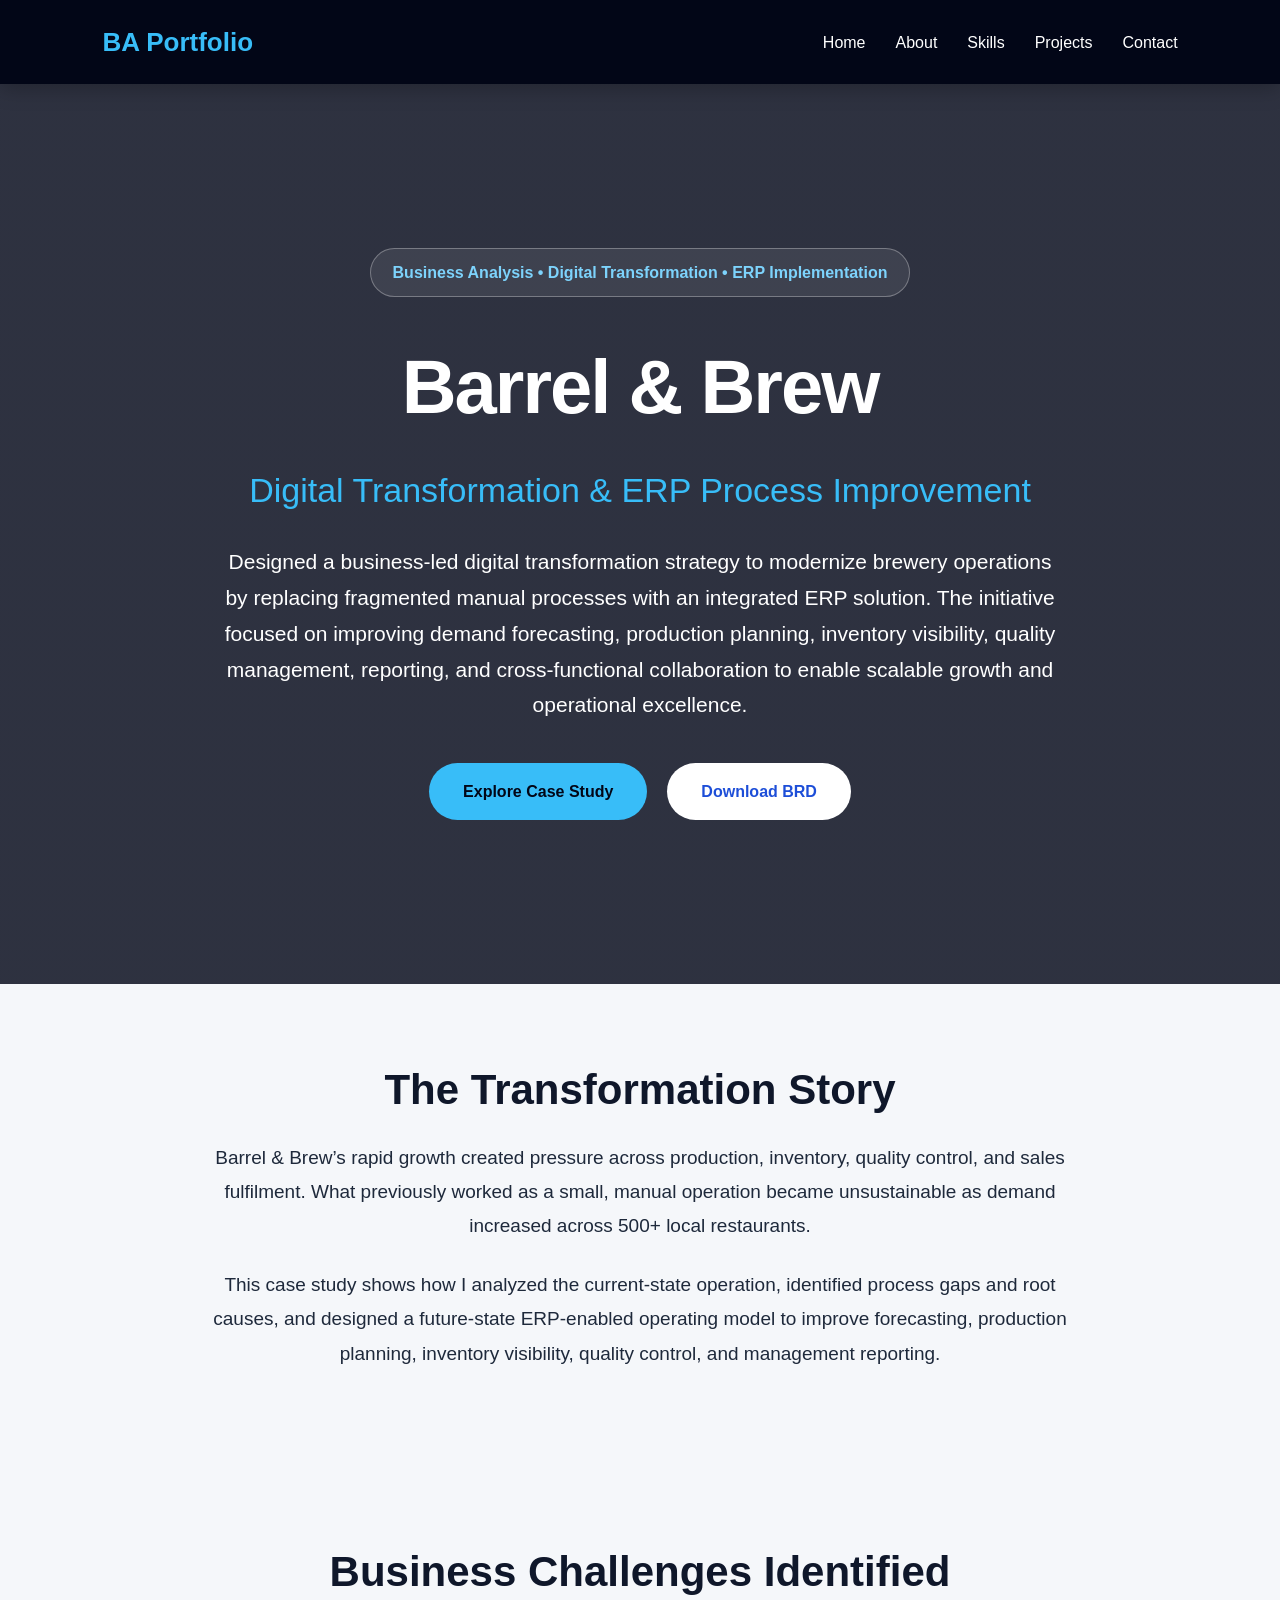
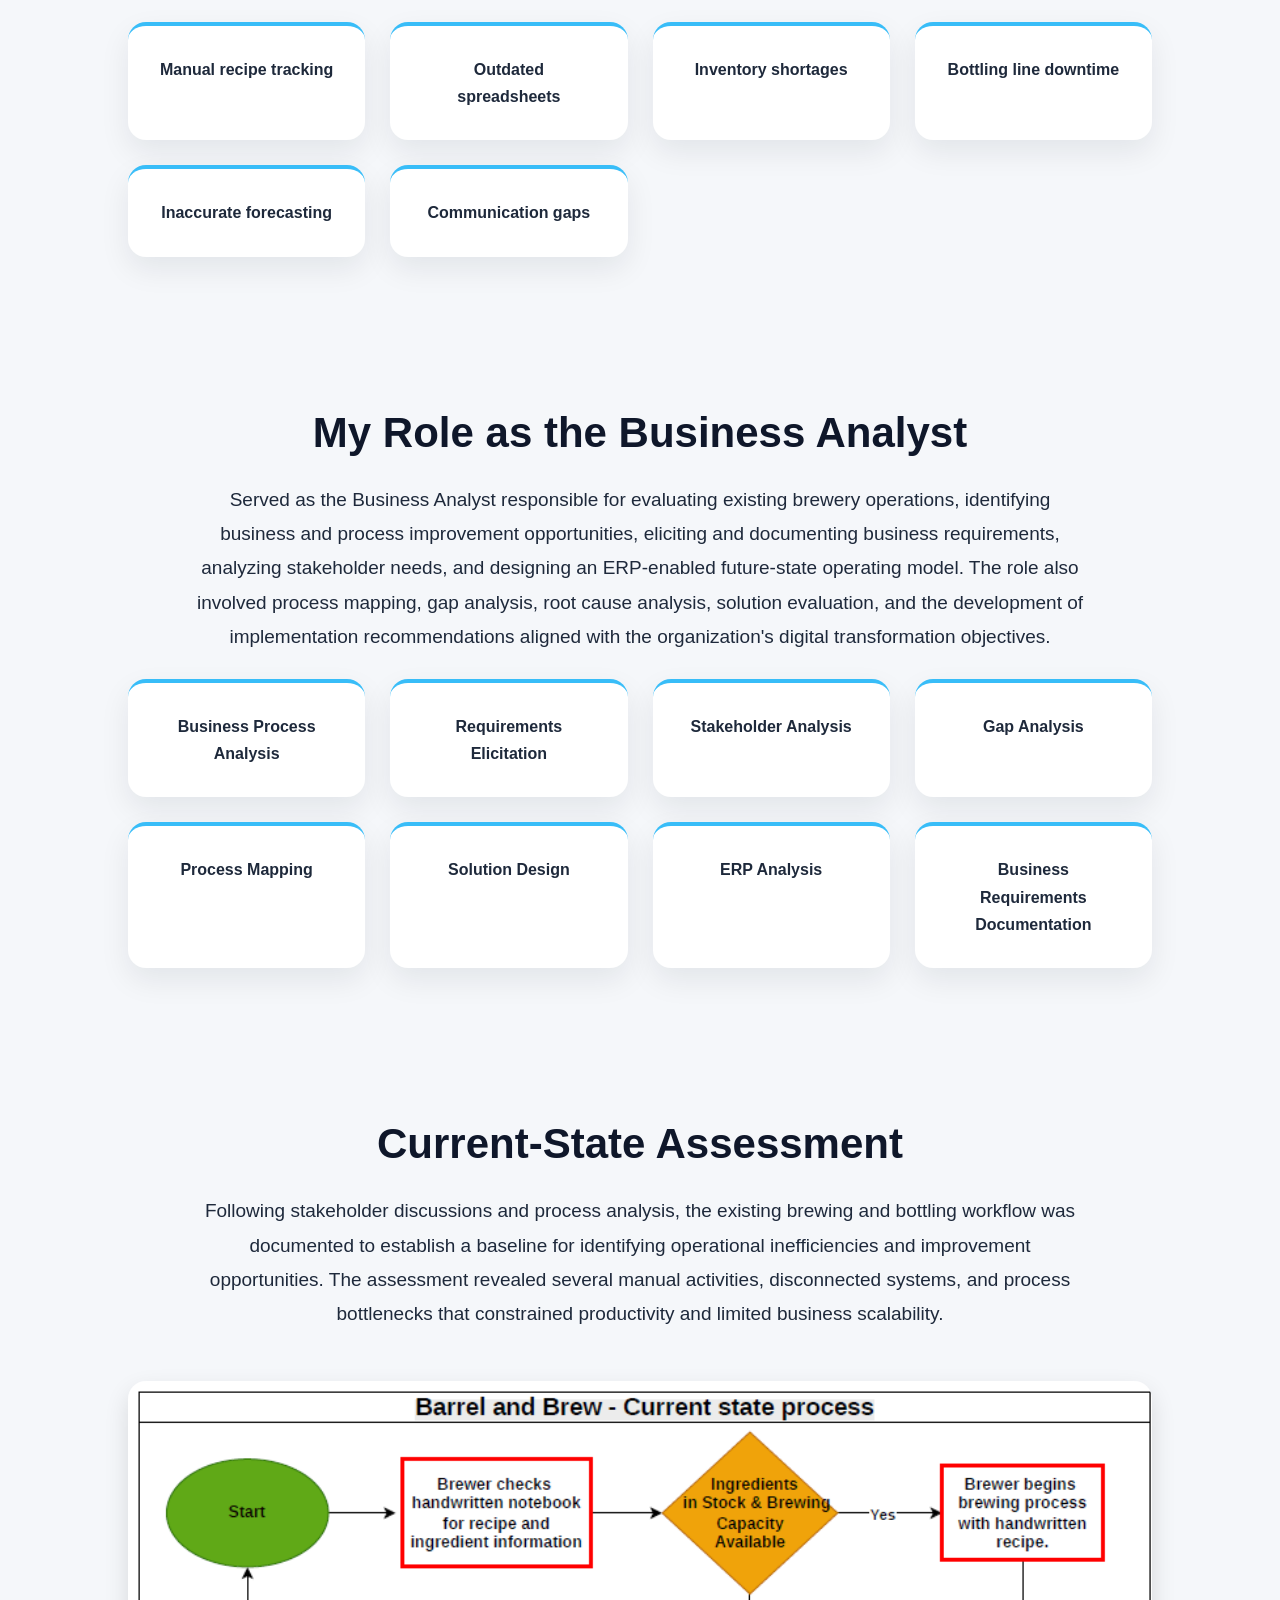
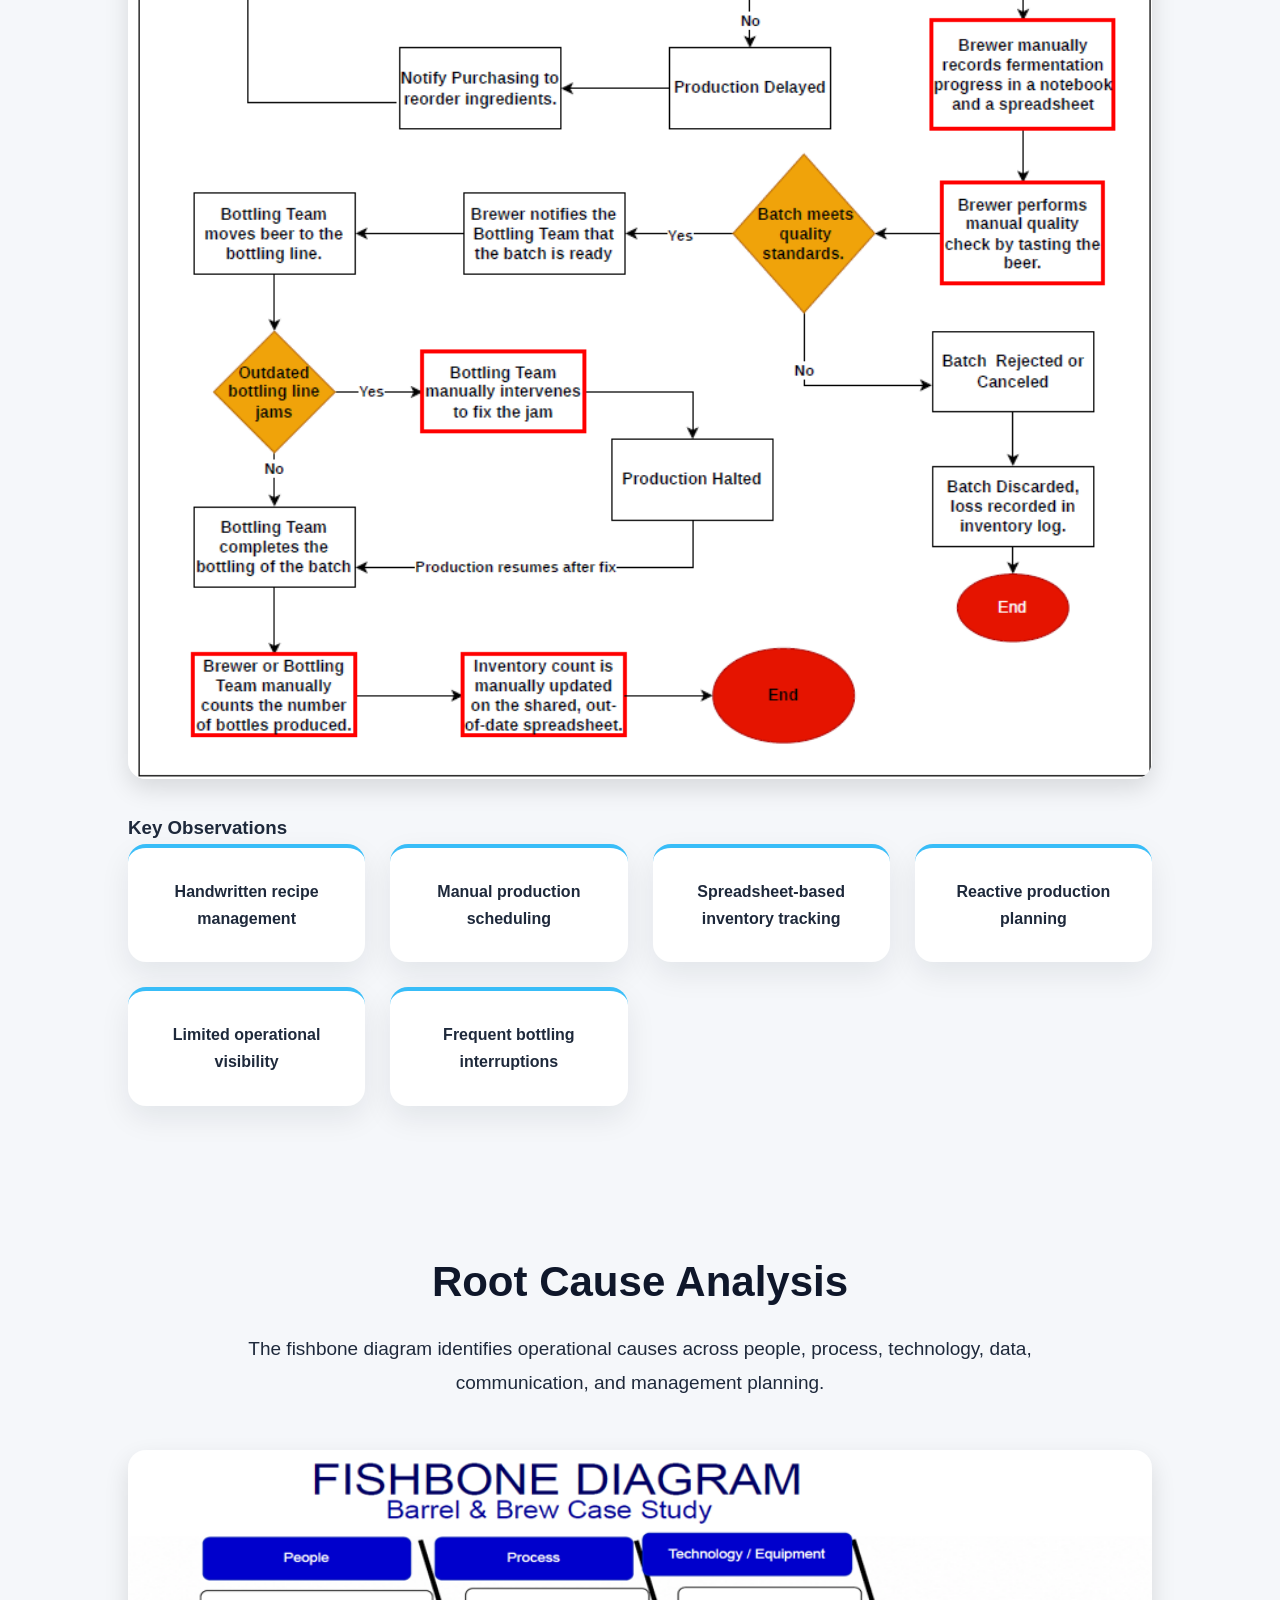
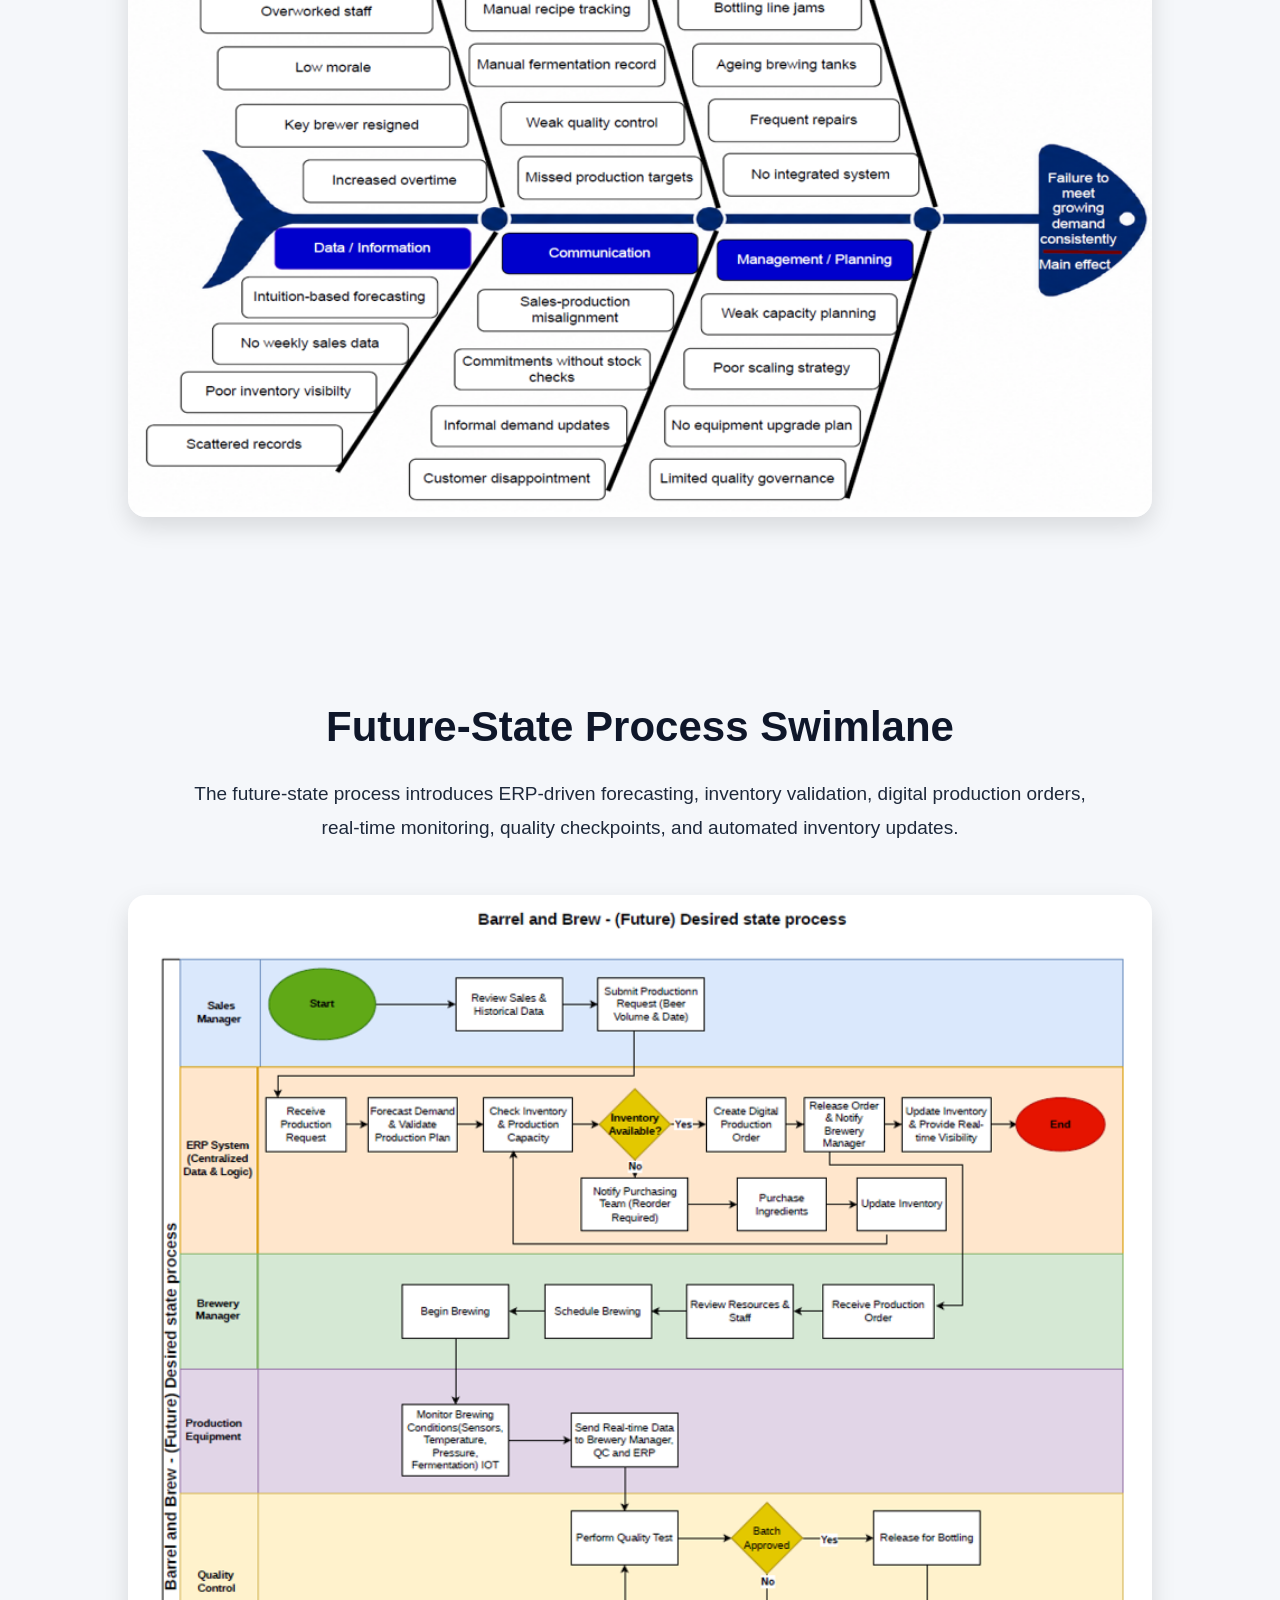
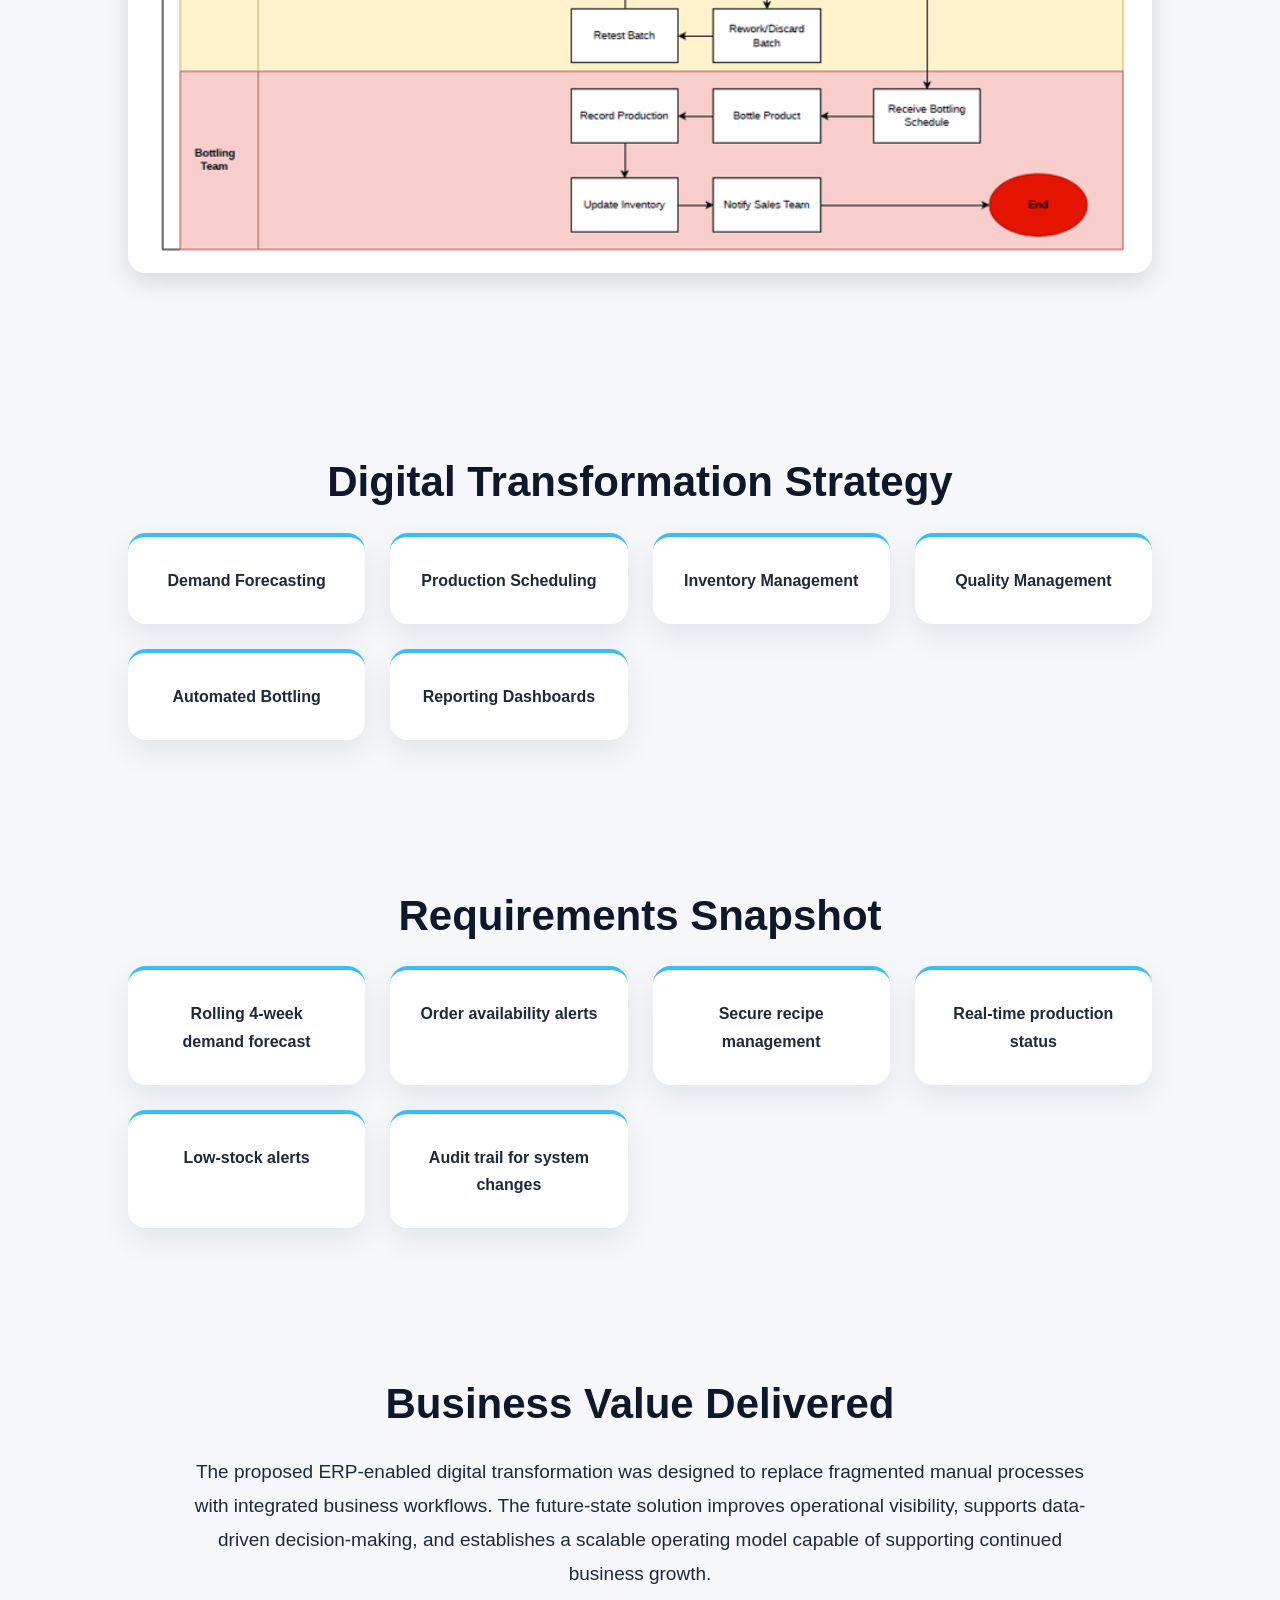
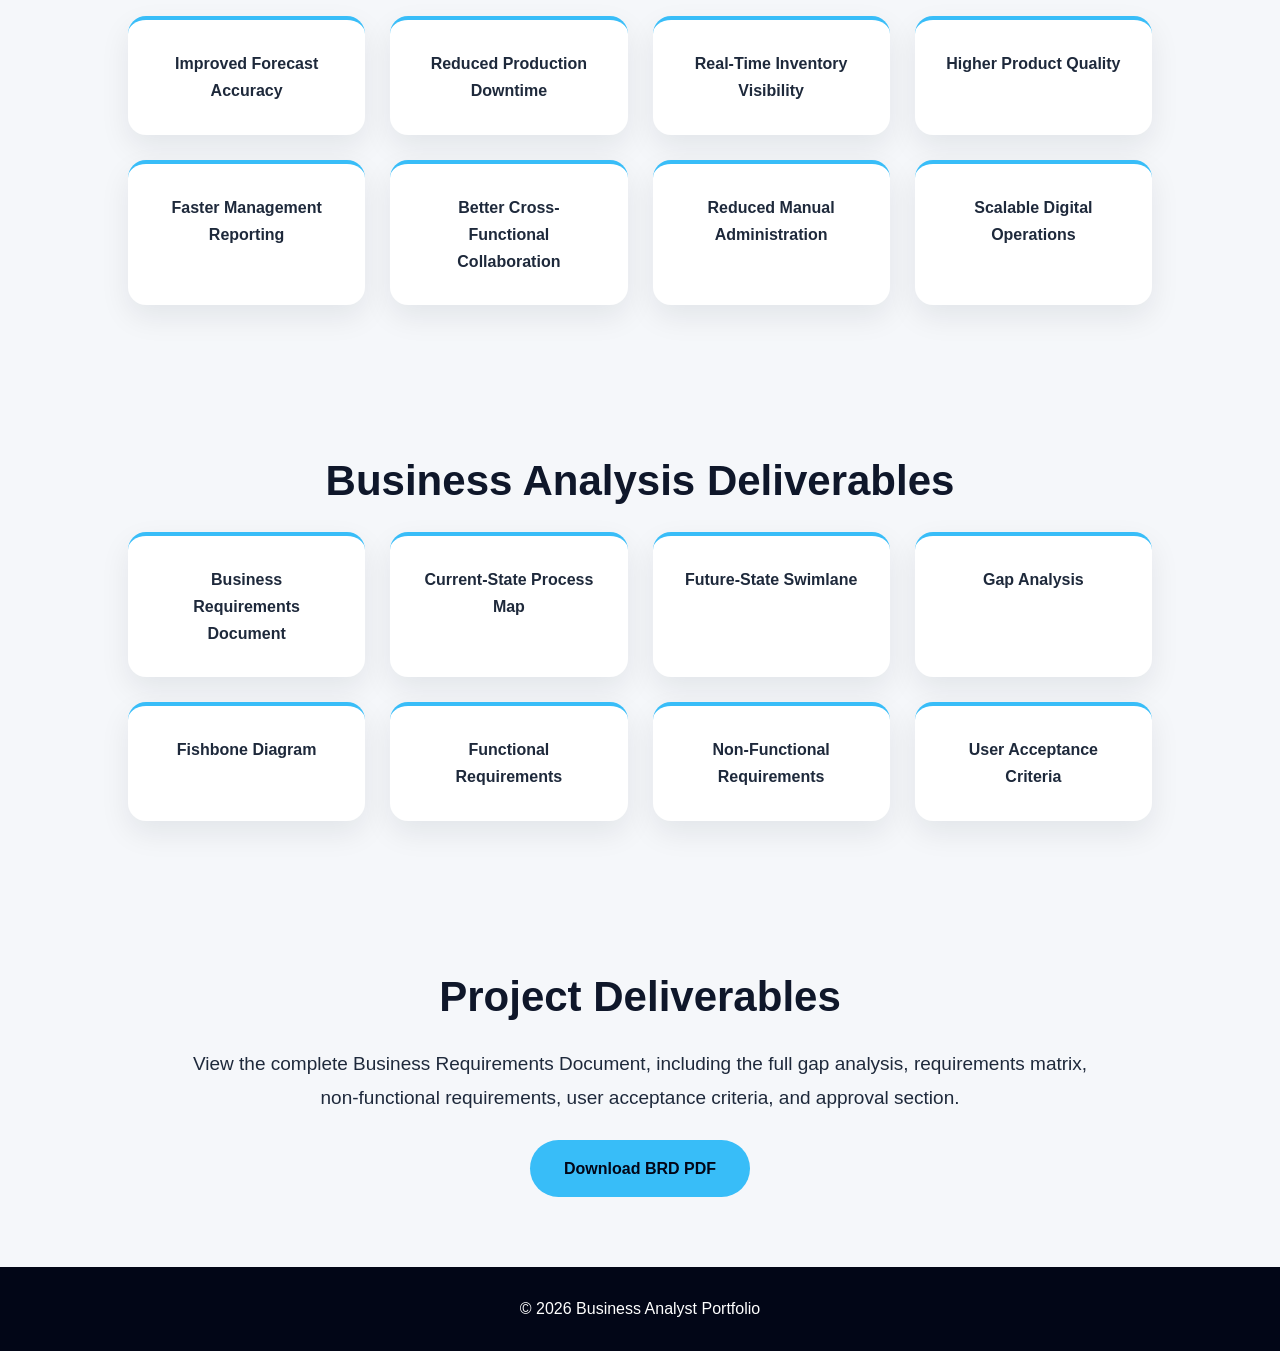
==== commit 363fdcd2: "Update barrelbrew.html" ====
--- a/projects/barrelbrew.html
+++ b/projects/barrelbrew.html
@@ -201,15 +201,51 @@
 </section>
 
 <section>
+
 <h2>Business Value Delivered</h2>
-<div class="skills">
-<div class="card">Reduced downtime</div>
-<div class="card">Improved forecast accuracy</div>
-<div class="card">Better inventory control</div>
-<div class="card">Fewer rejected batches</div>
-<div class="card">Reduced manual work</div>
-<div class="card">Improved decision-making</div>
-</div>
+
+<p class="section-intro">
+
+The proposed ERP-enabled digital transformation was designed to replace fragmented manual processes with integrated business workflows. The future-state solution improves operational visibility, supports data-driven decision-making, and establishes a scalable operating model capable of supporting continued business growth.
+
+</p>
+
+<div class="skills">
+
+<div class="card">
+Improved Forecast Accuracy
+</div>
+
+<div class="card">
+Reduced Production Downtime
+</div>
+
+<div class="card">
+Real-Time Inventory Visibility
+</div>
+
+<div class="card">
+Higher Product Quality
+</div>
+
+<div class="card">
+Faster Management Reporting
+</div>
+
+<div class="card">
+Better Cross-Functional Collaboration
+</div>
+
+<div class="card">
+Reduced Manual Administration
+</div>
+
+<div class="card">
+Scalable Digital Operations
+</div>
+
+</div>
+
 </section>
 
 <section>
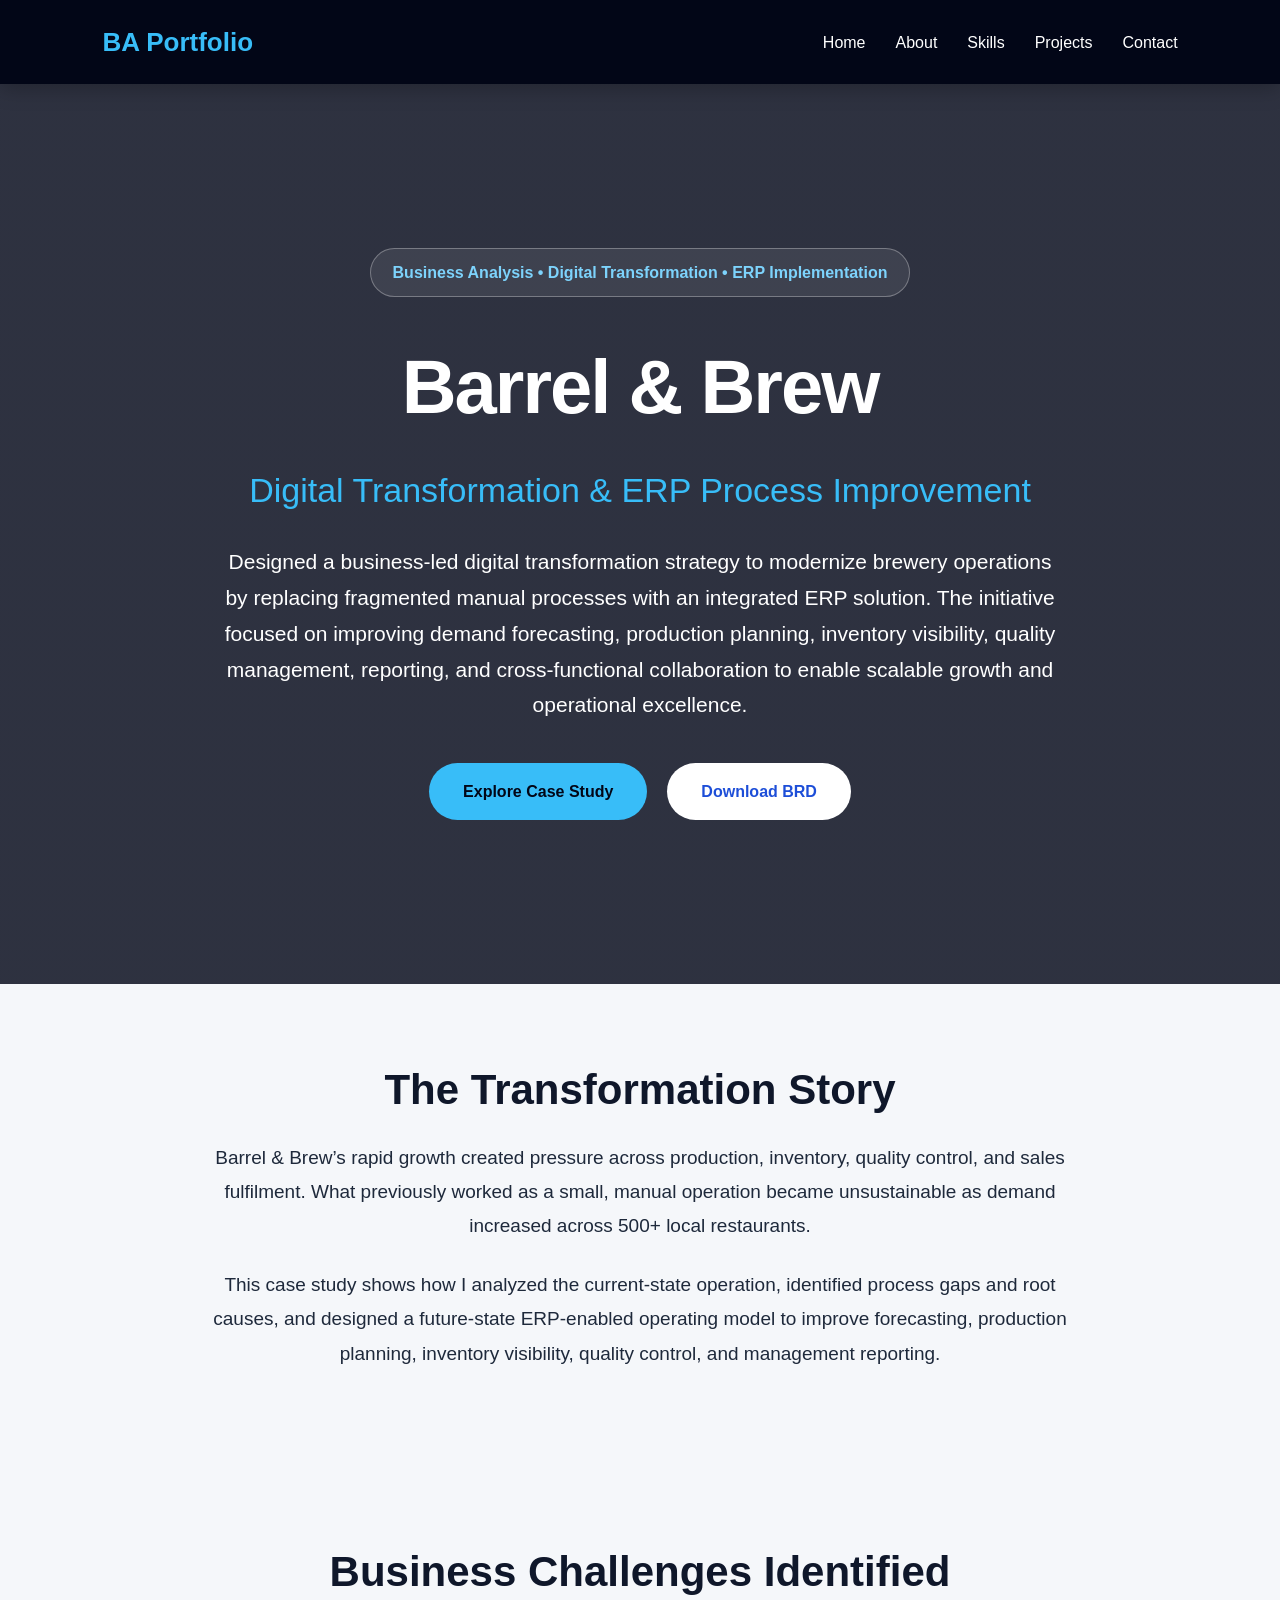
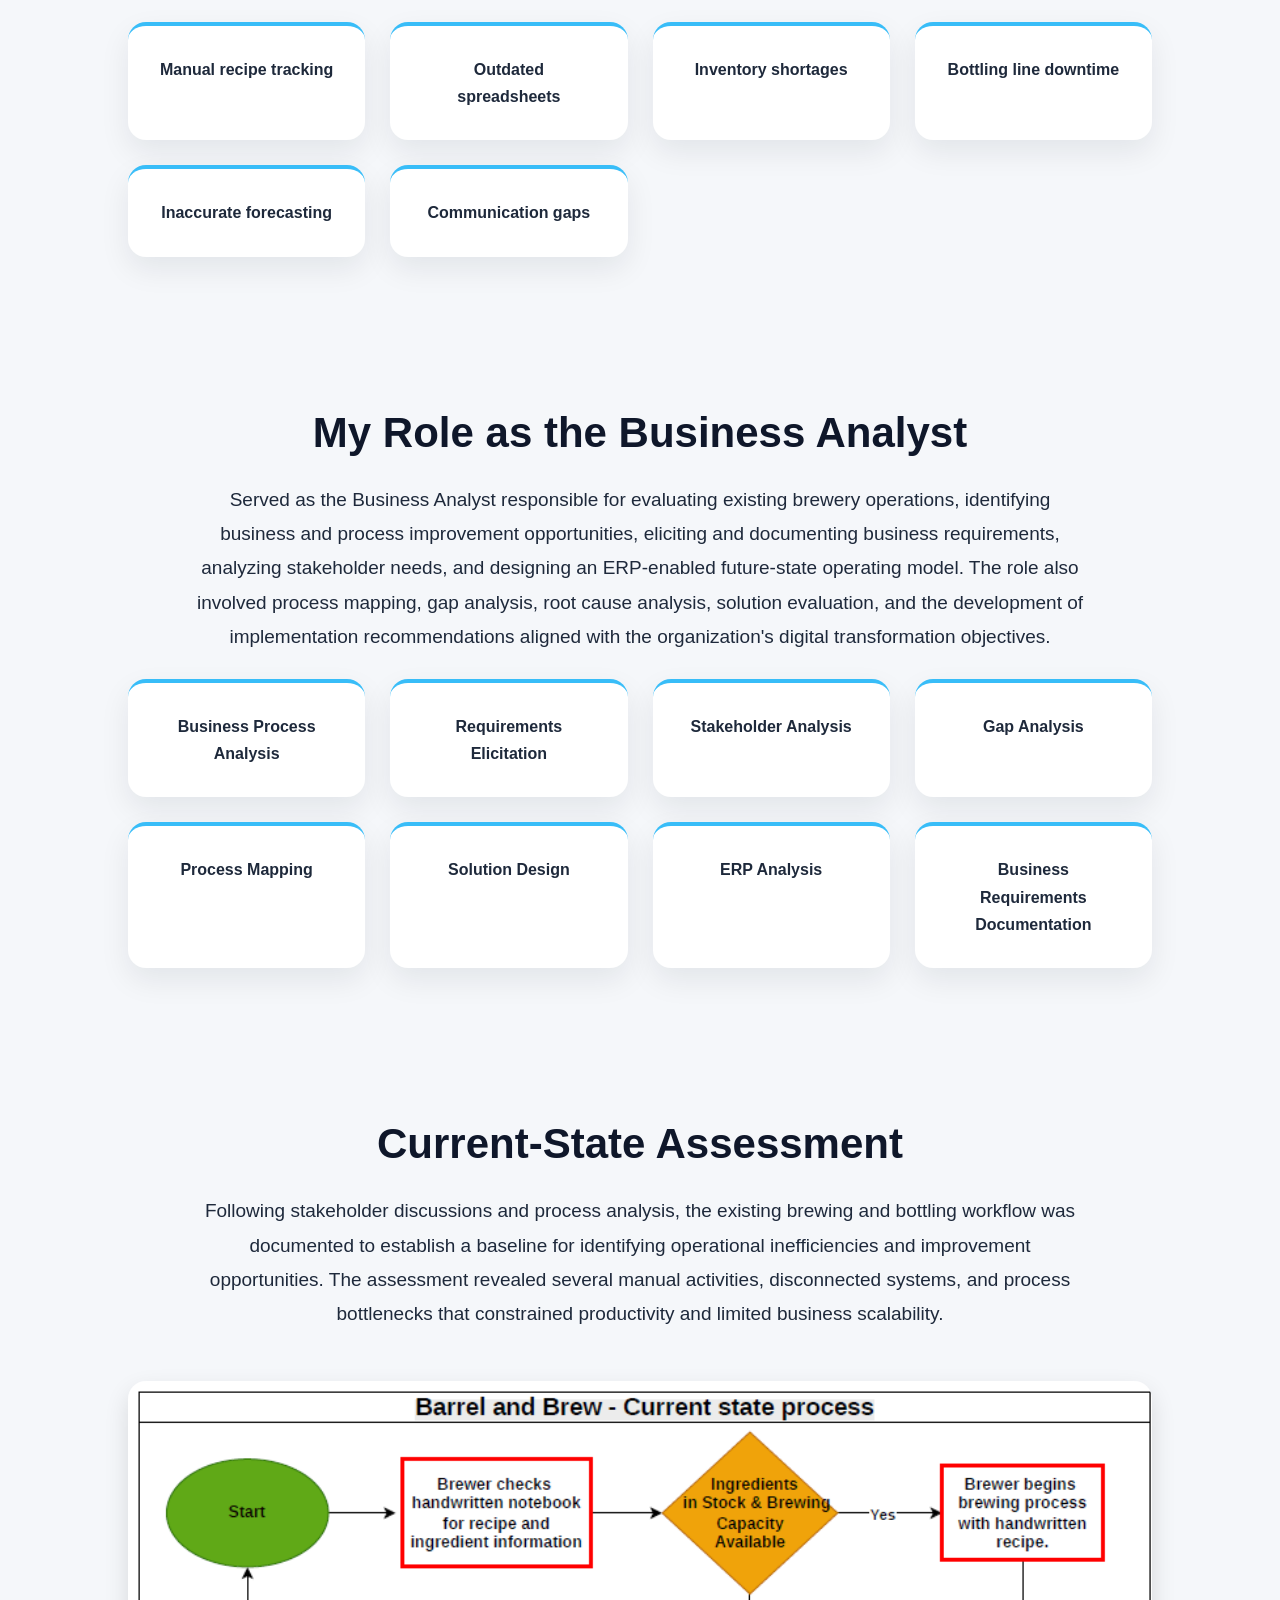
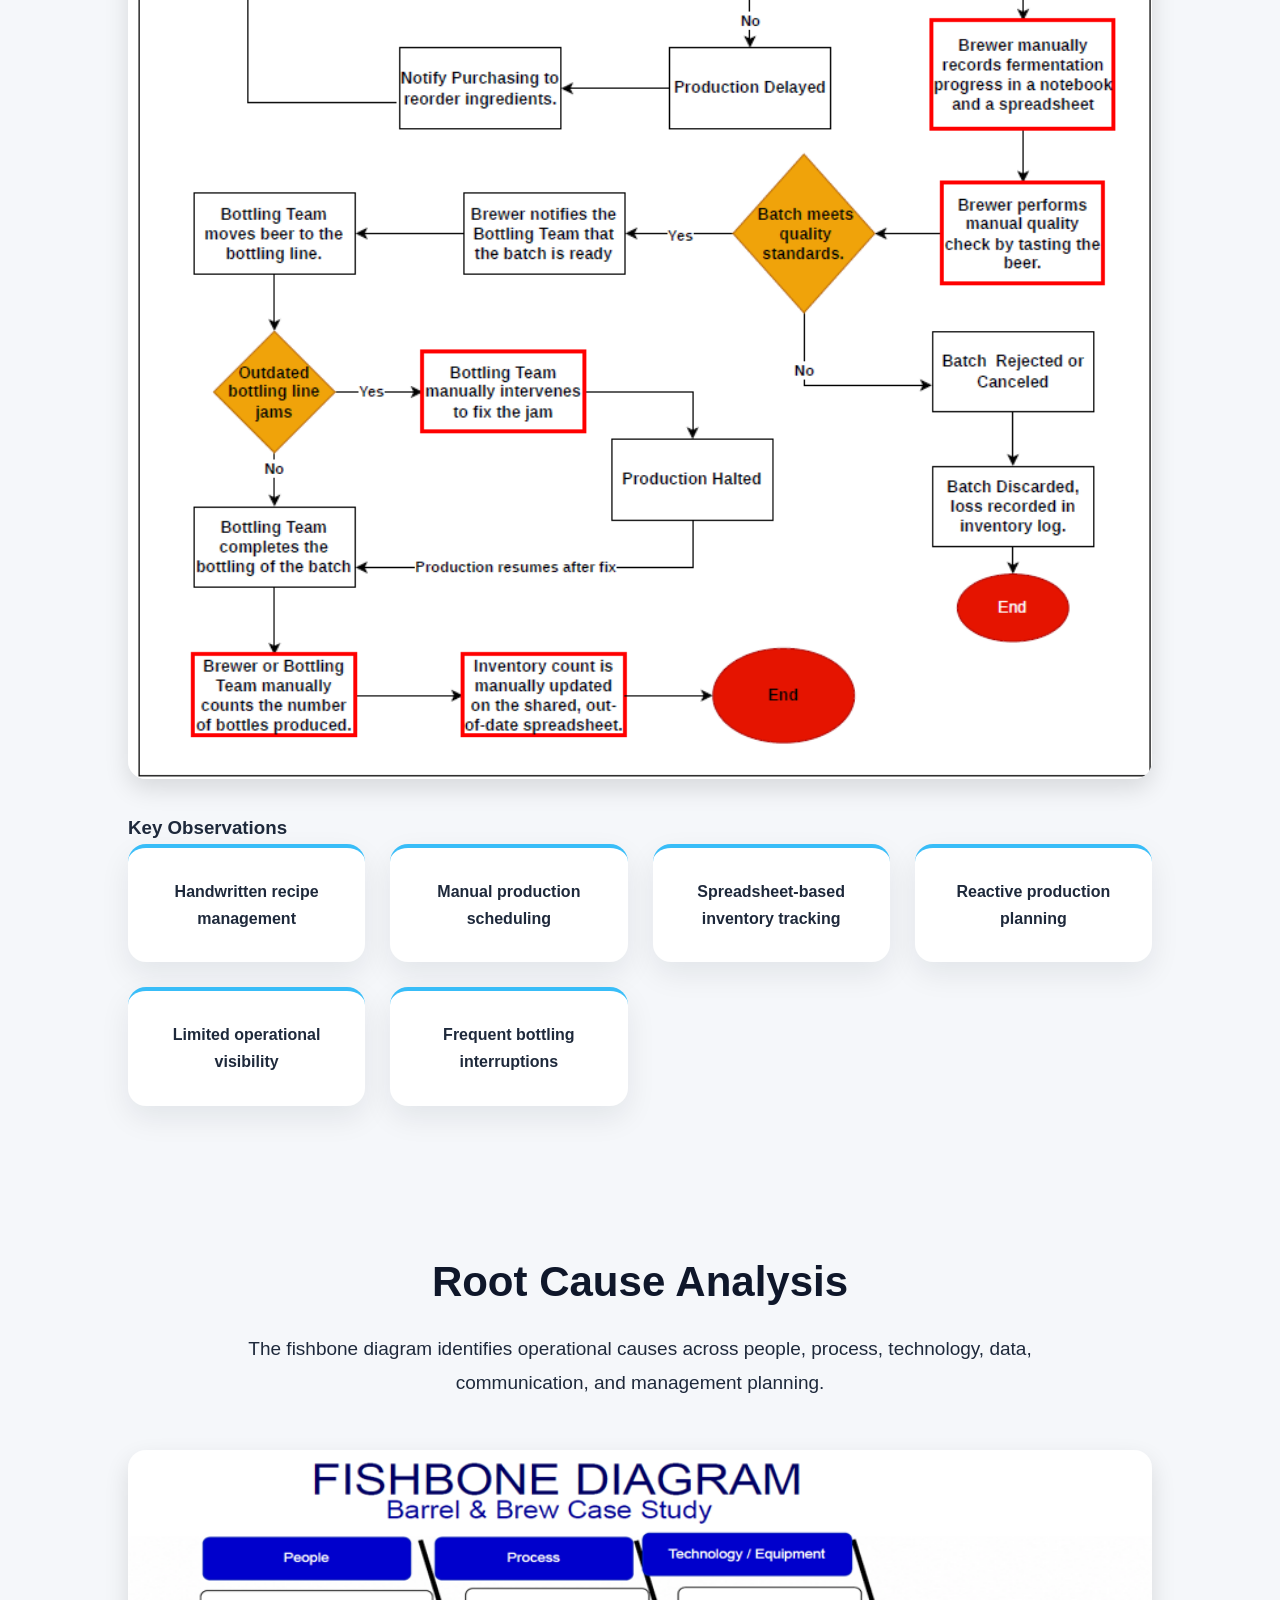
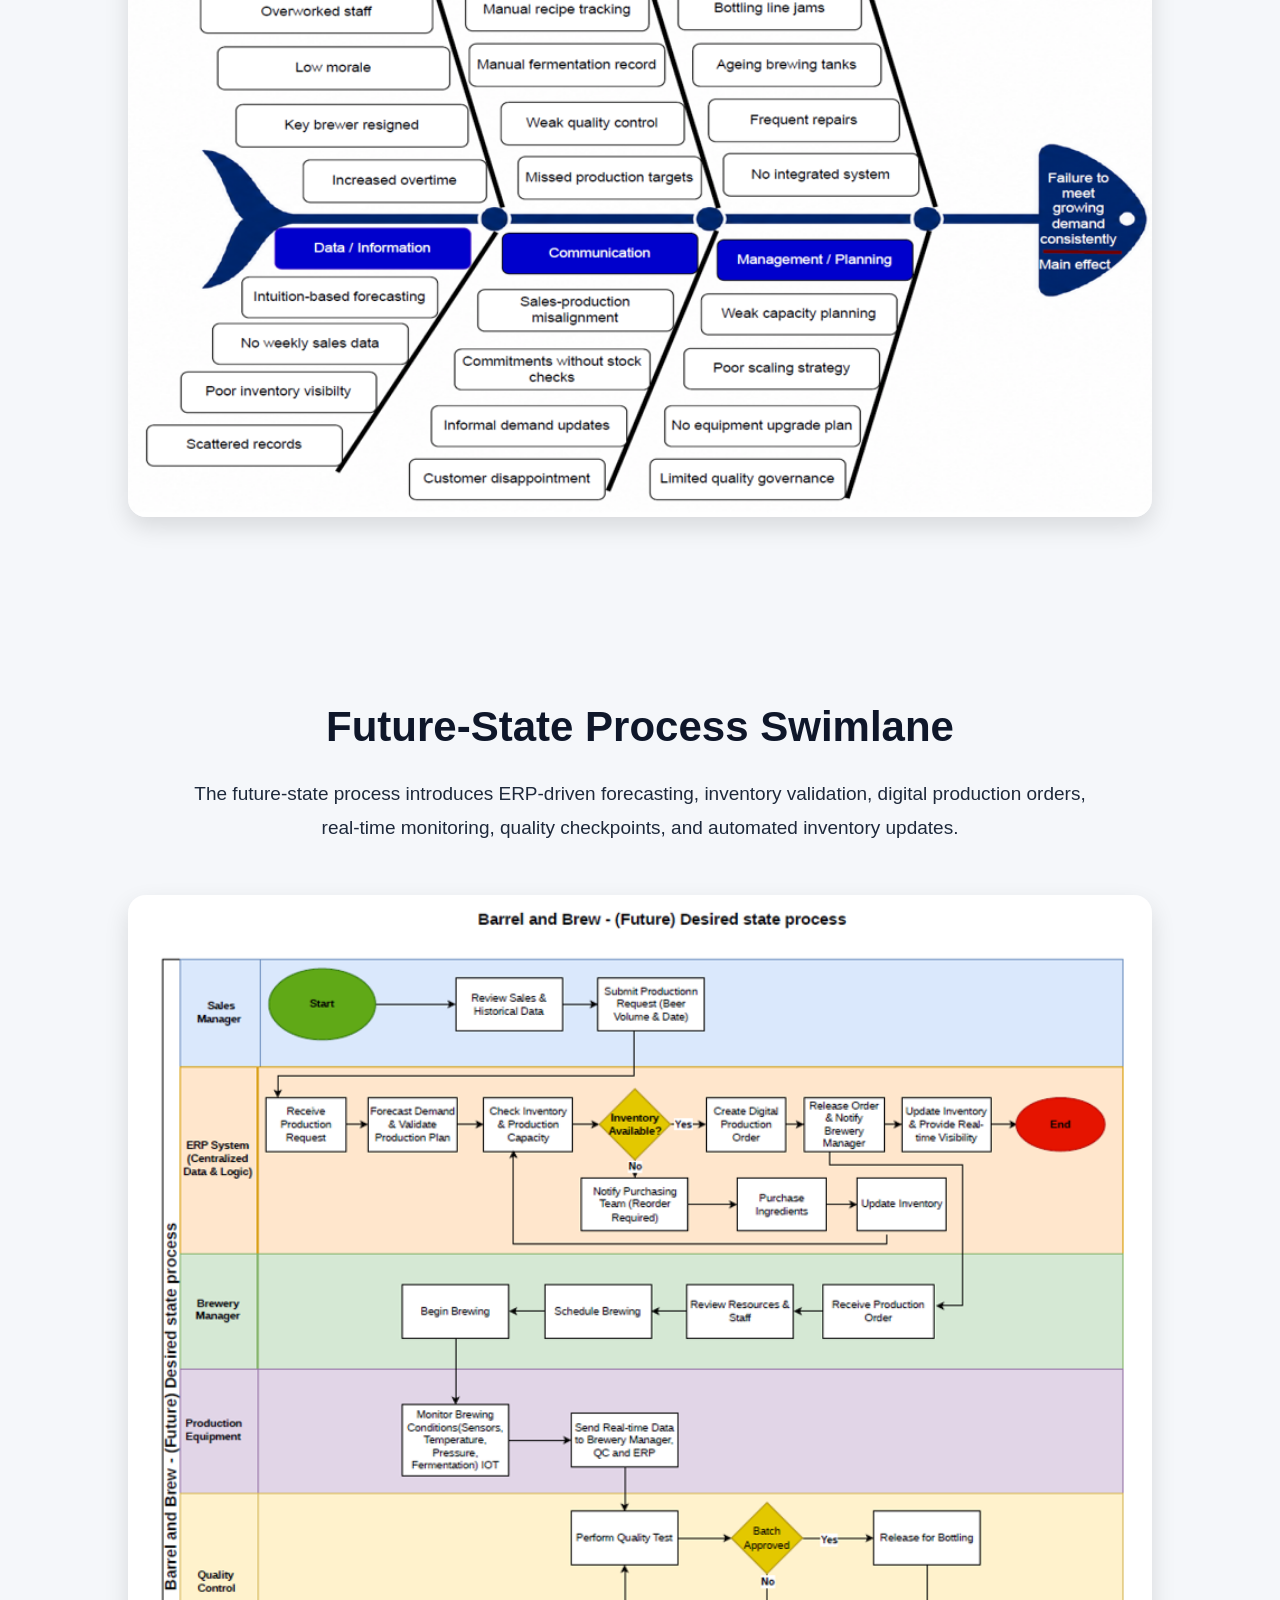
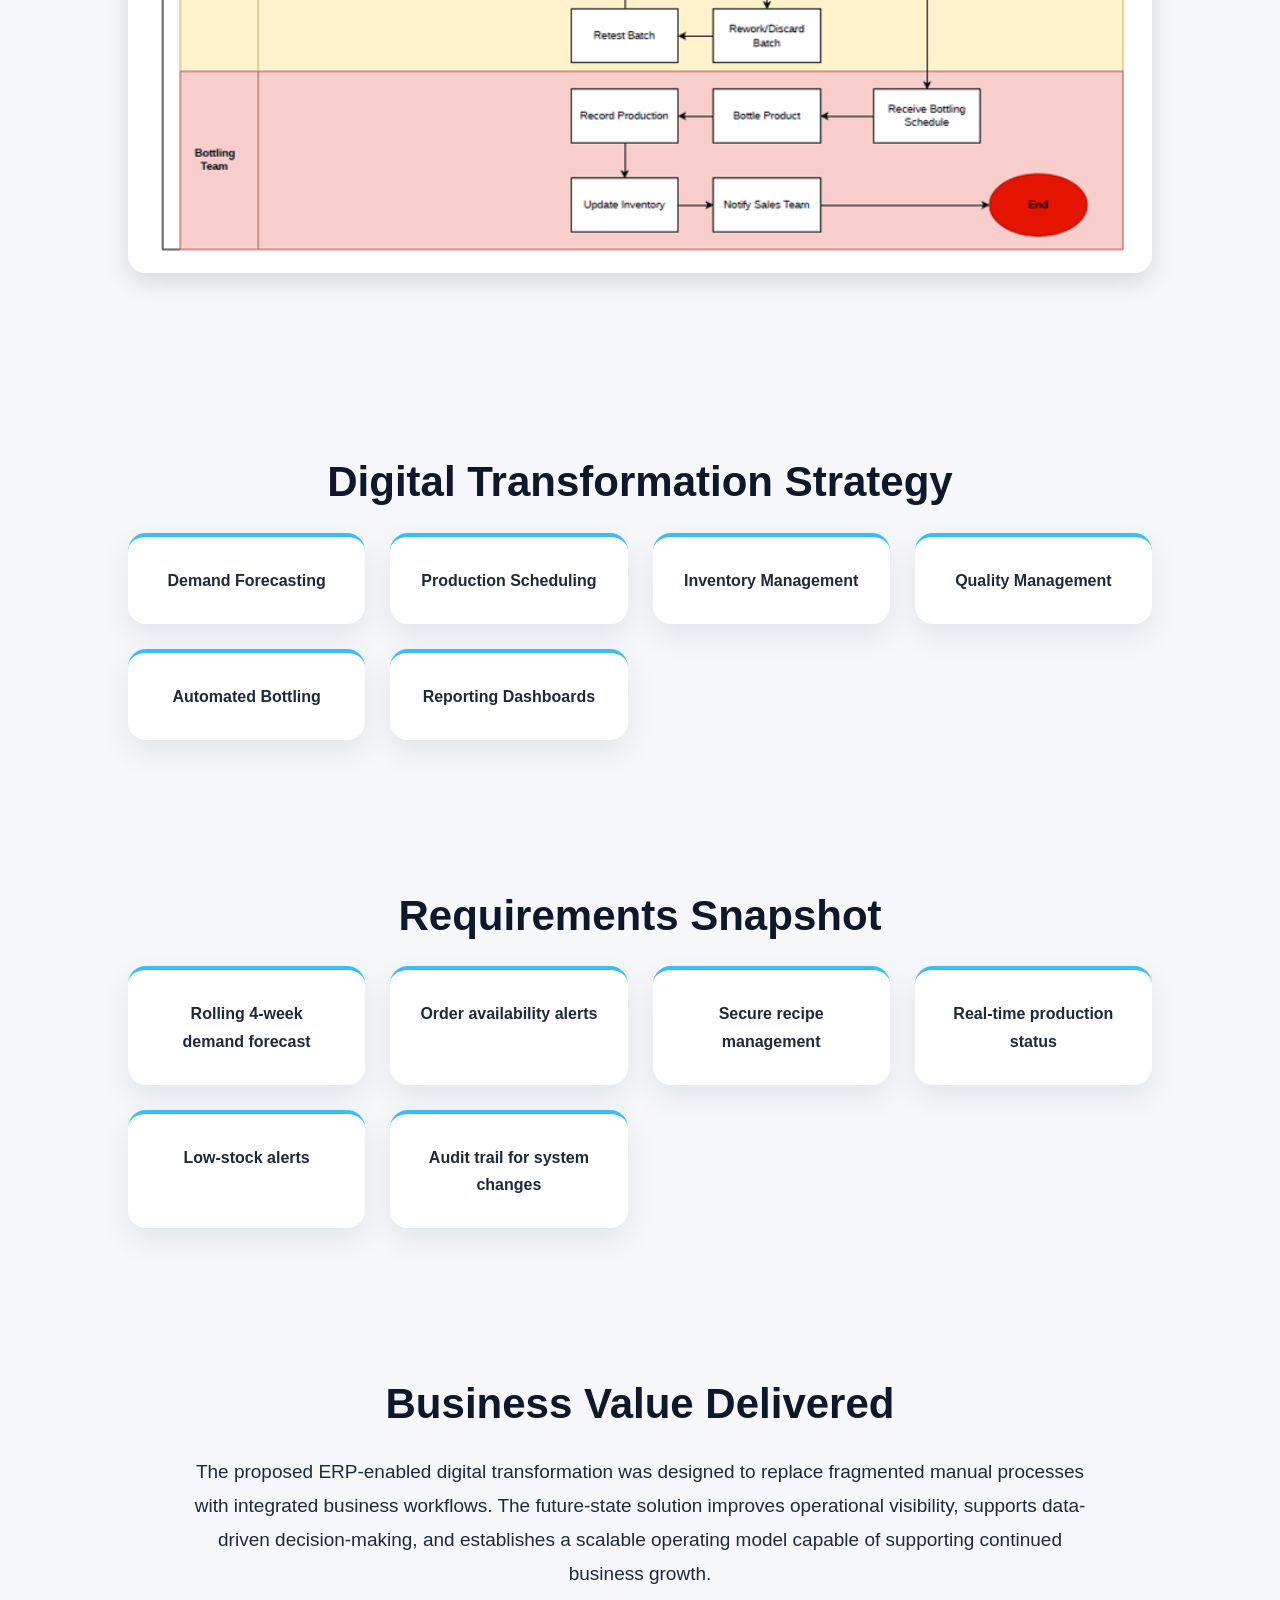
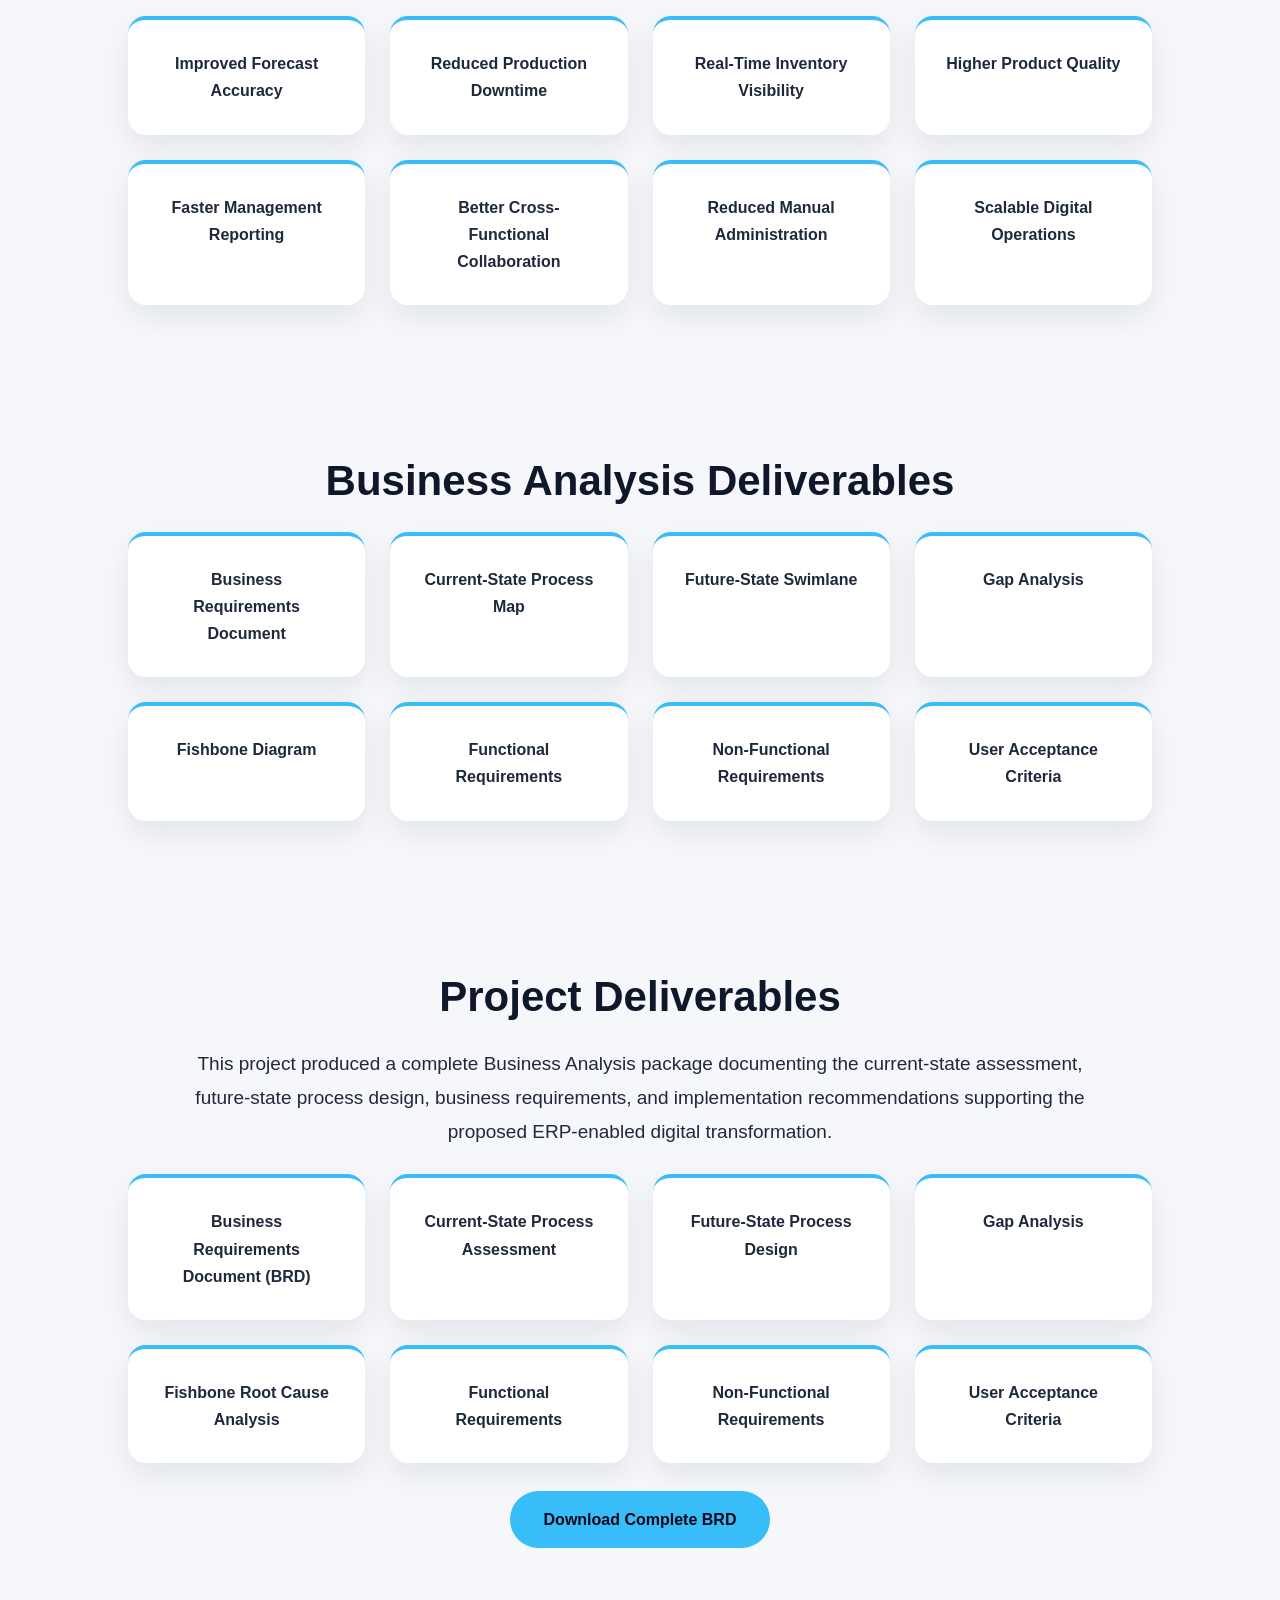
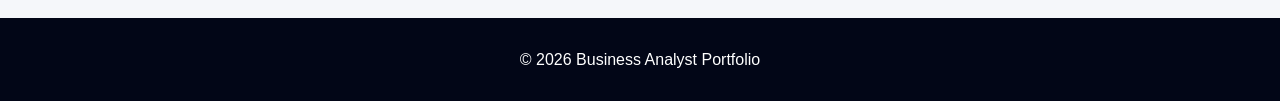
==== commit 025de281: "Update barrelbrew.html" ====
--- a/projects/barrelbrew.html
+++ b/projects/barrelbrew.html
@@ -263,15 +263,49 @@
 </section>
 
 <section>
+
 <h2>Project Deliverables</h2>
-<p class="section-intro">
-View the complete Business Requirements Document, including the full gap analysis,
-requirements matrix, non-functional requirements, user acceptance criteria, and approval section.
-</p>
+
+<p class="section-intro">
+
+This project produced a complete Business Analysis package documenting the current-state assessment, future-state process design, business requirements, and implementation recommendations supporting the proposed ERP-enabled digital transformation.
+
+</p>
+
+<div class="skills">
+
+<div class="card">Business Requirements Document (BRD)</div>
+
+<div class="card">Current-State Process Assessment</div>
+
+<div class="card">Future-State Process Design</div>
+
+<div class="card">Gap Analysis</div>
+
+<div class="card">Fishbone Root Cause Analysis</div>
+
+<div class="card">Functional Requirements</div>
+
+<div class="card">Non-Functional Requirements</div>
+
+<div class="card">User Acceptance Criteria</div>
+
+</div>
+
+<br>
 
 <div class="hero-buttons">
-<a href="../assets/BRD-Barrel_Brew_Project.pdf" class="btn" target="_blank">Download BRD PDF</a>
-</div>
+
+<a href="../assets/BRD-Barrel_Brew_Project.pdf"
+class="btn"
+target="_blank">
+
+Download Complete BRD
+
+</a>
+
+</div>
+
 </section>
 
 <footer>
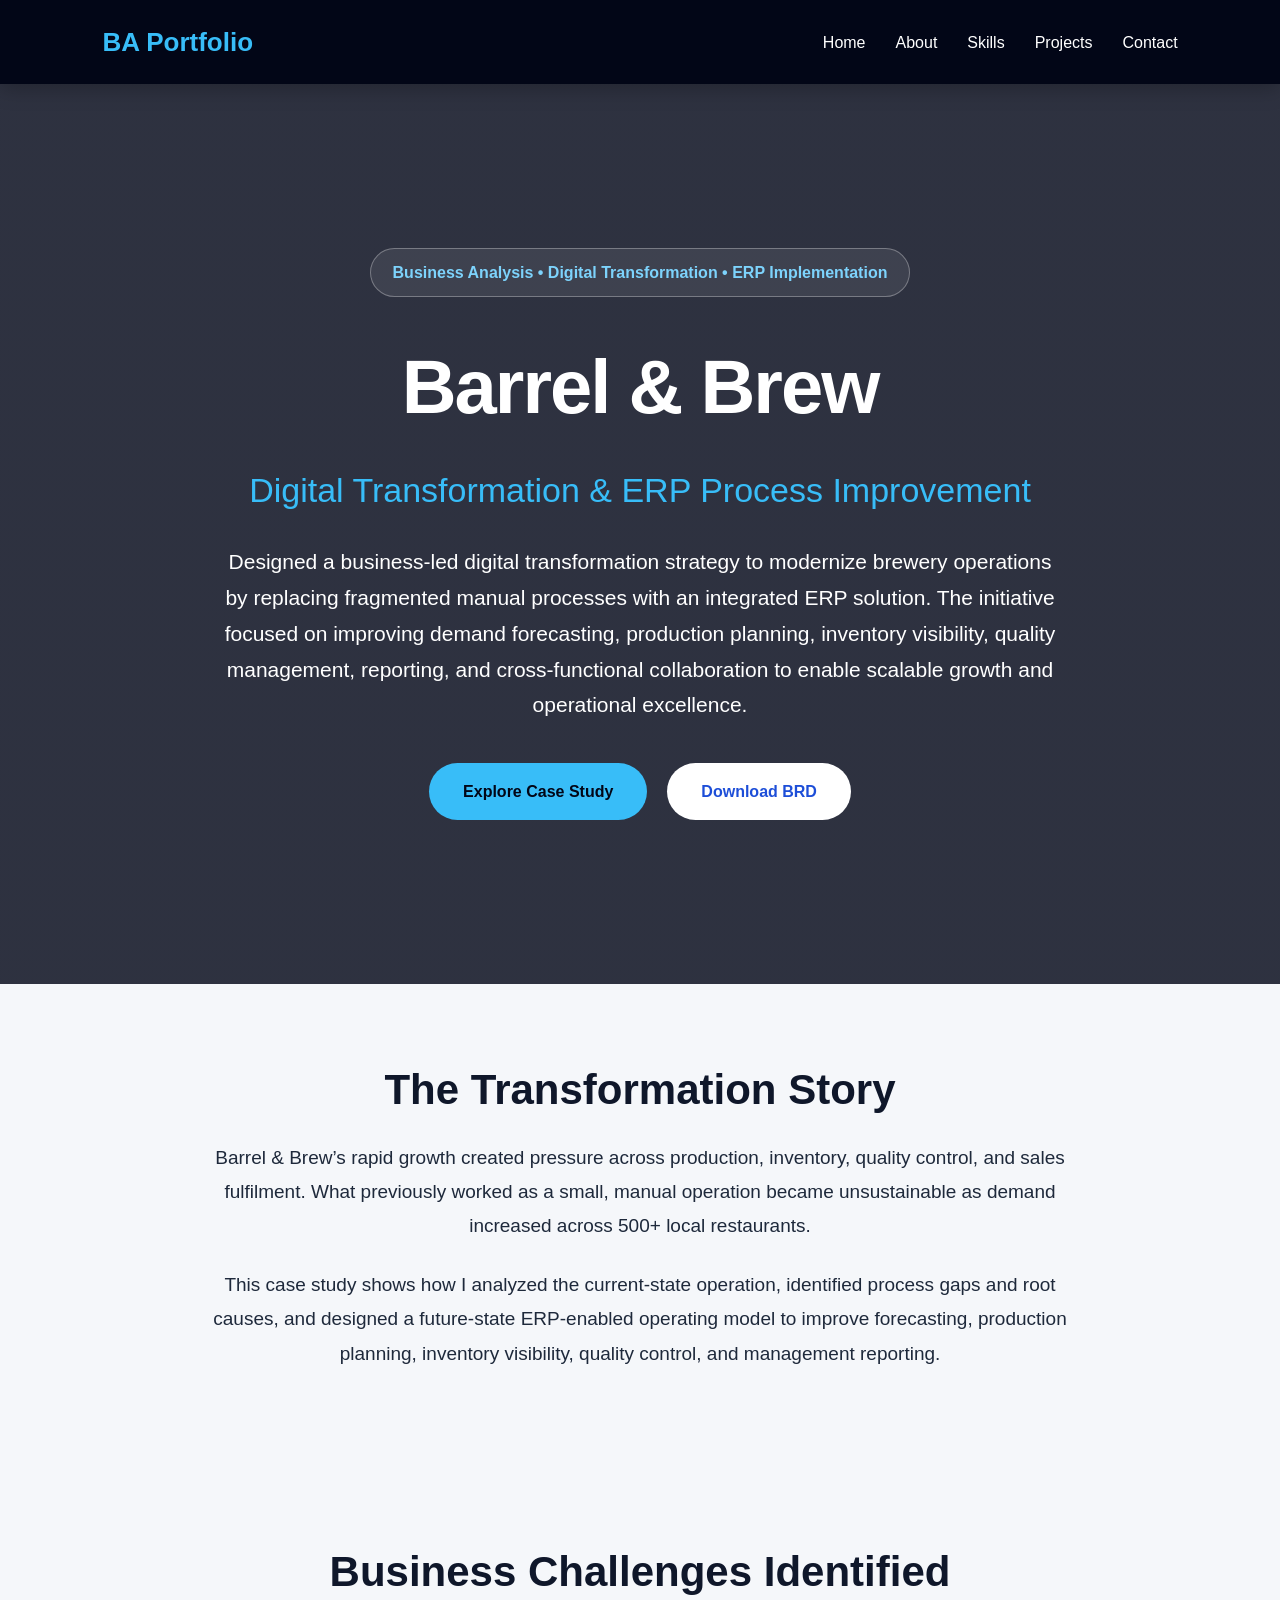
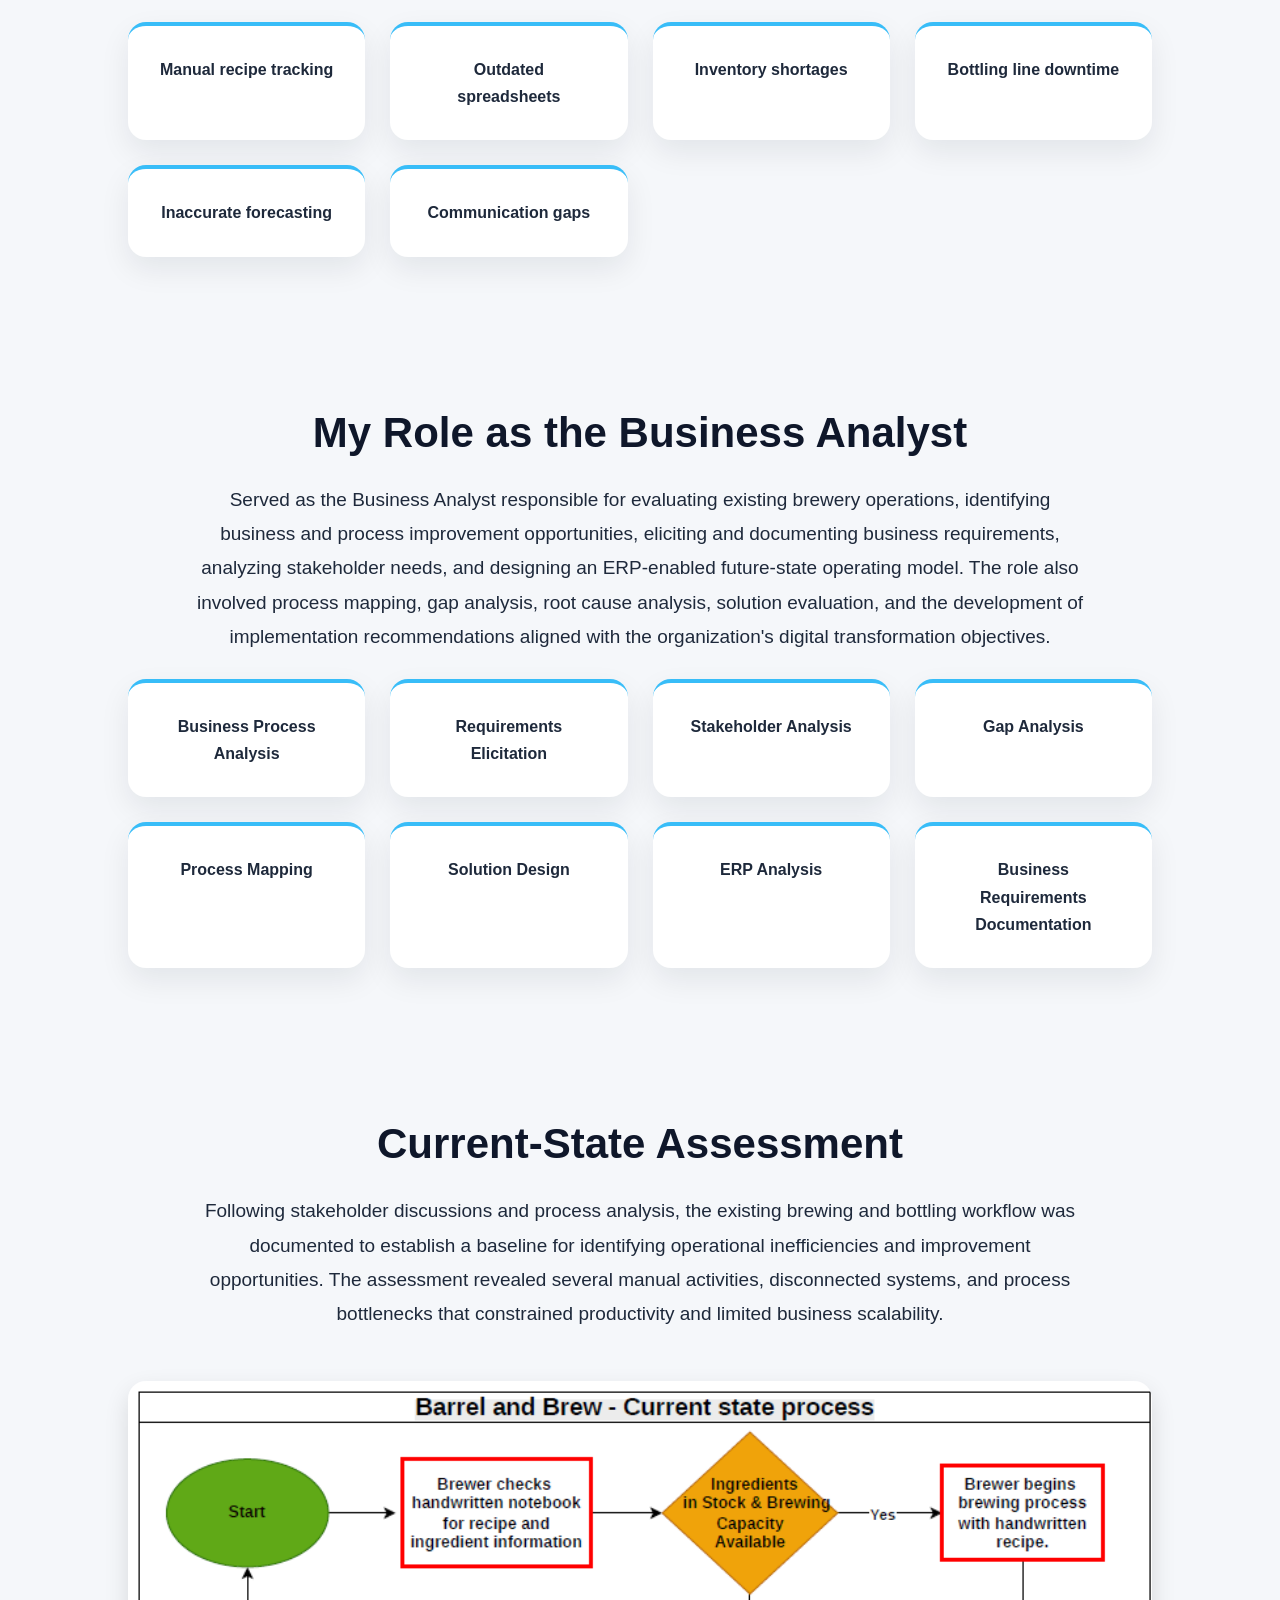
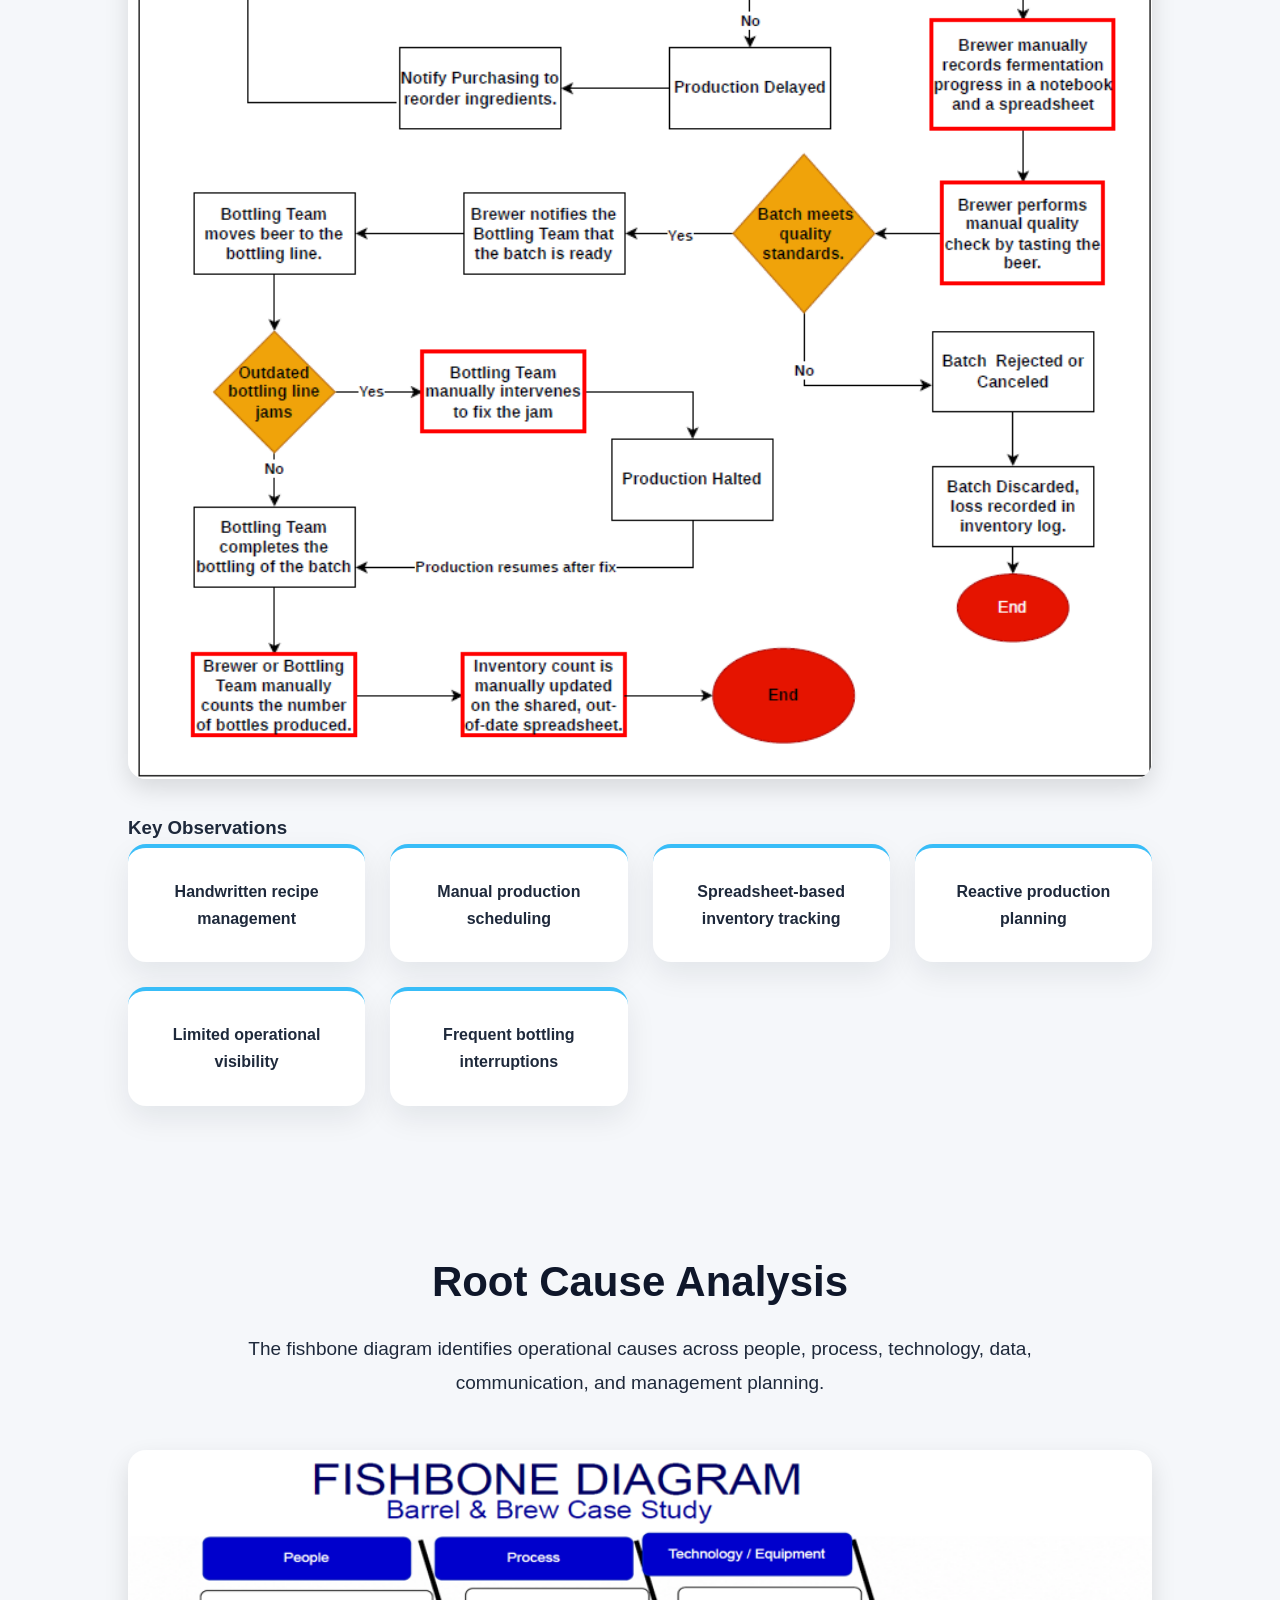
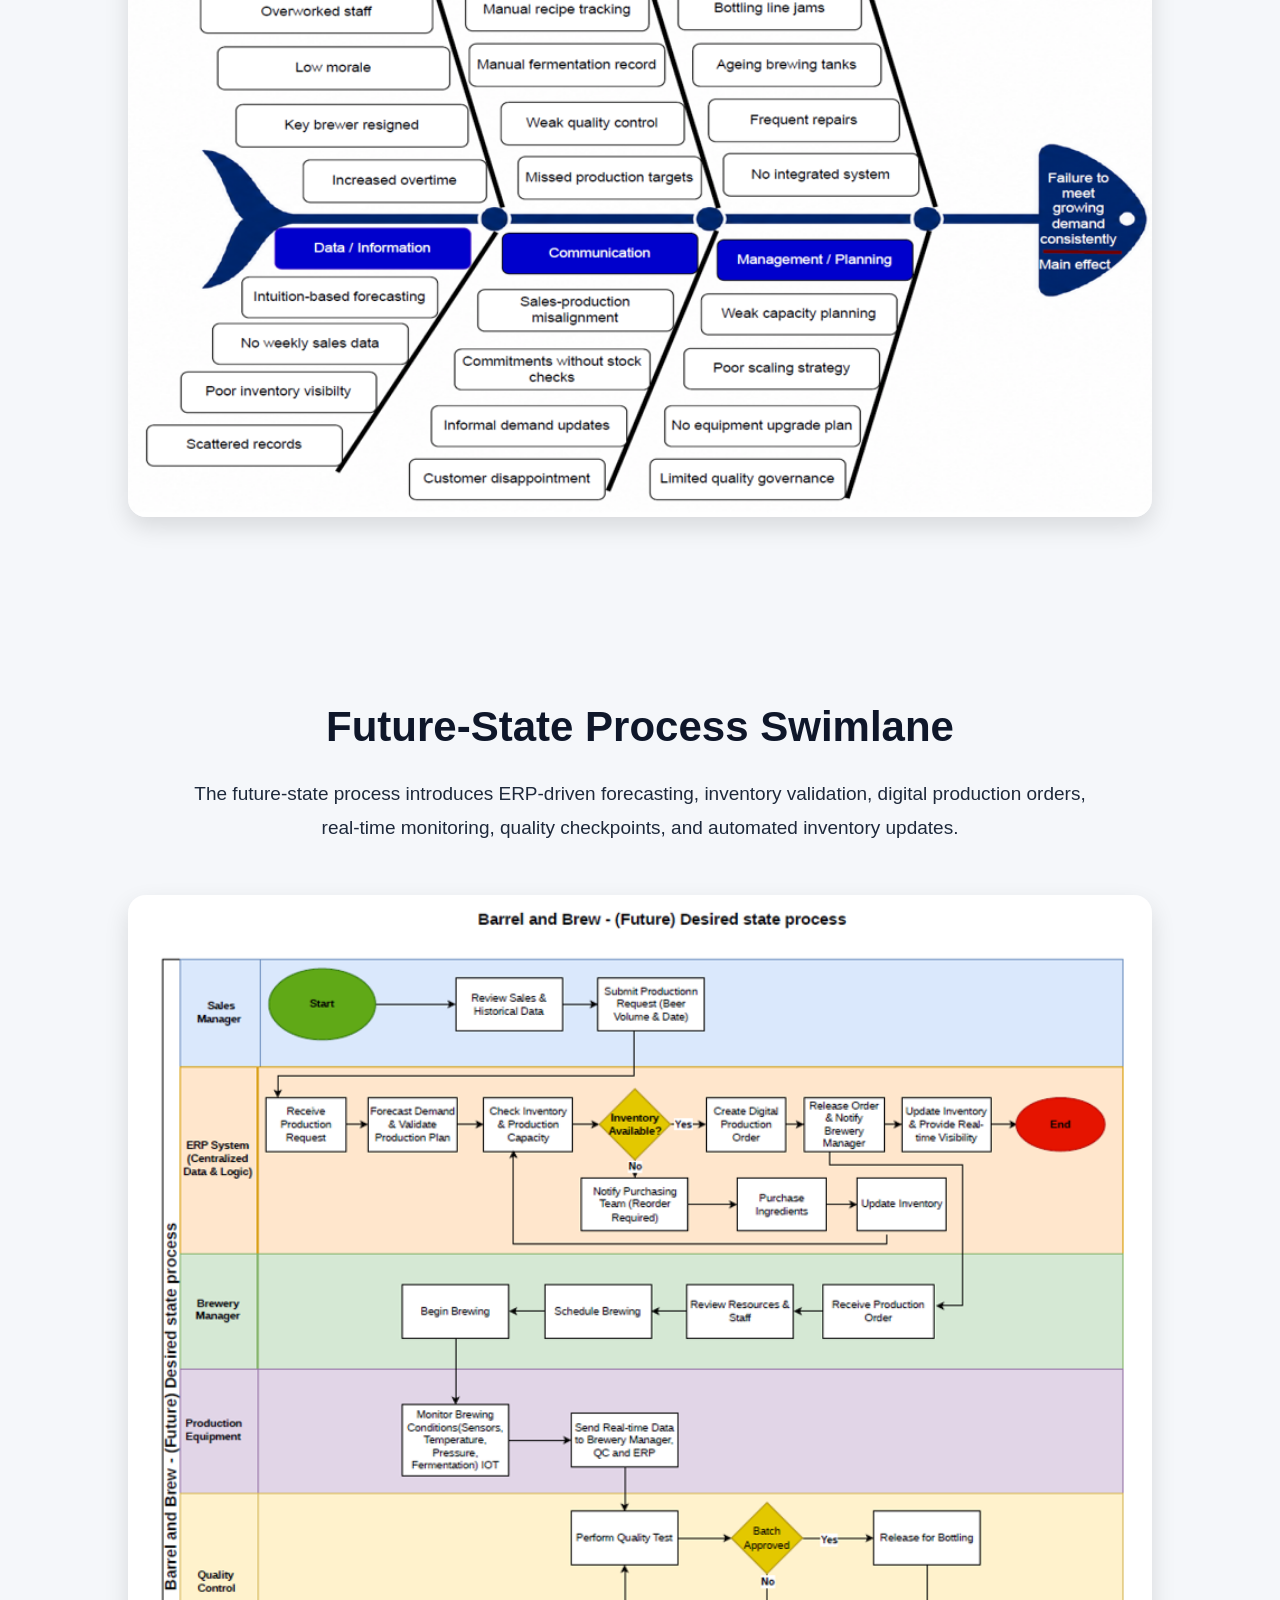
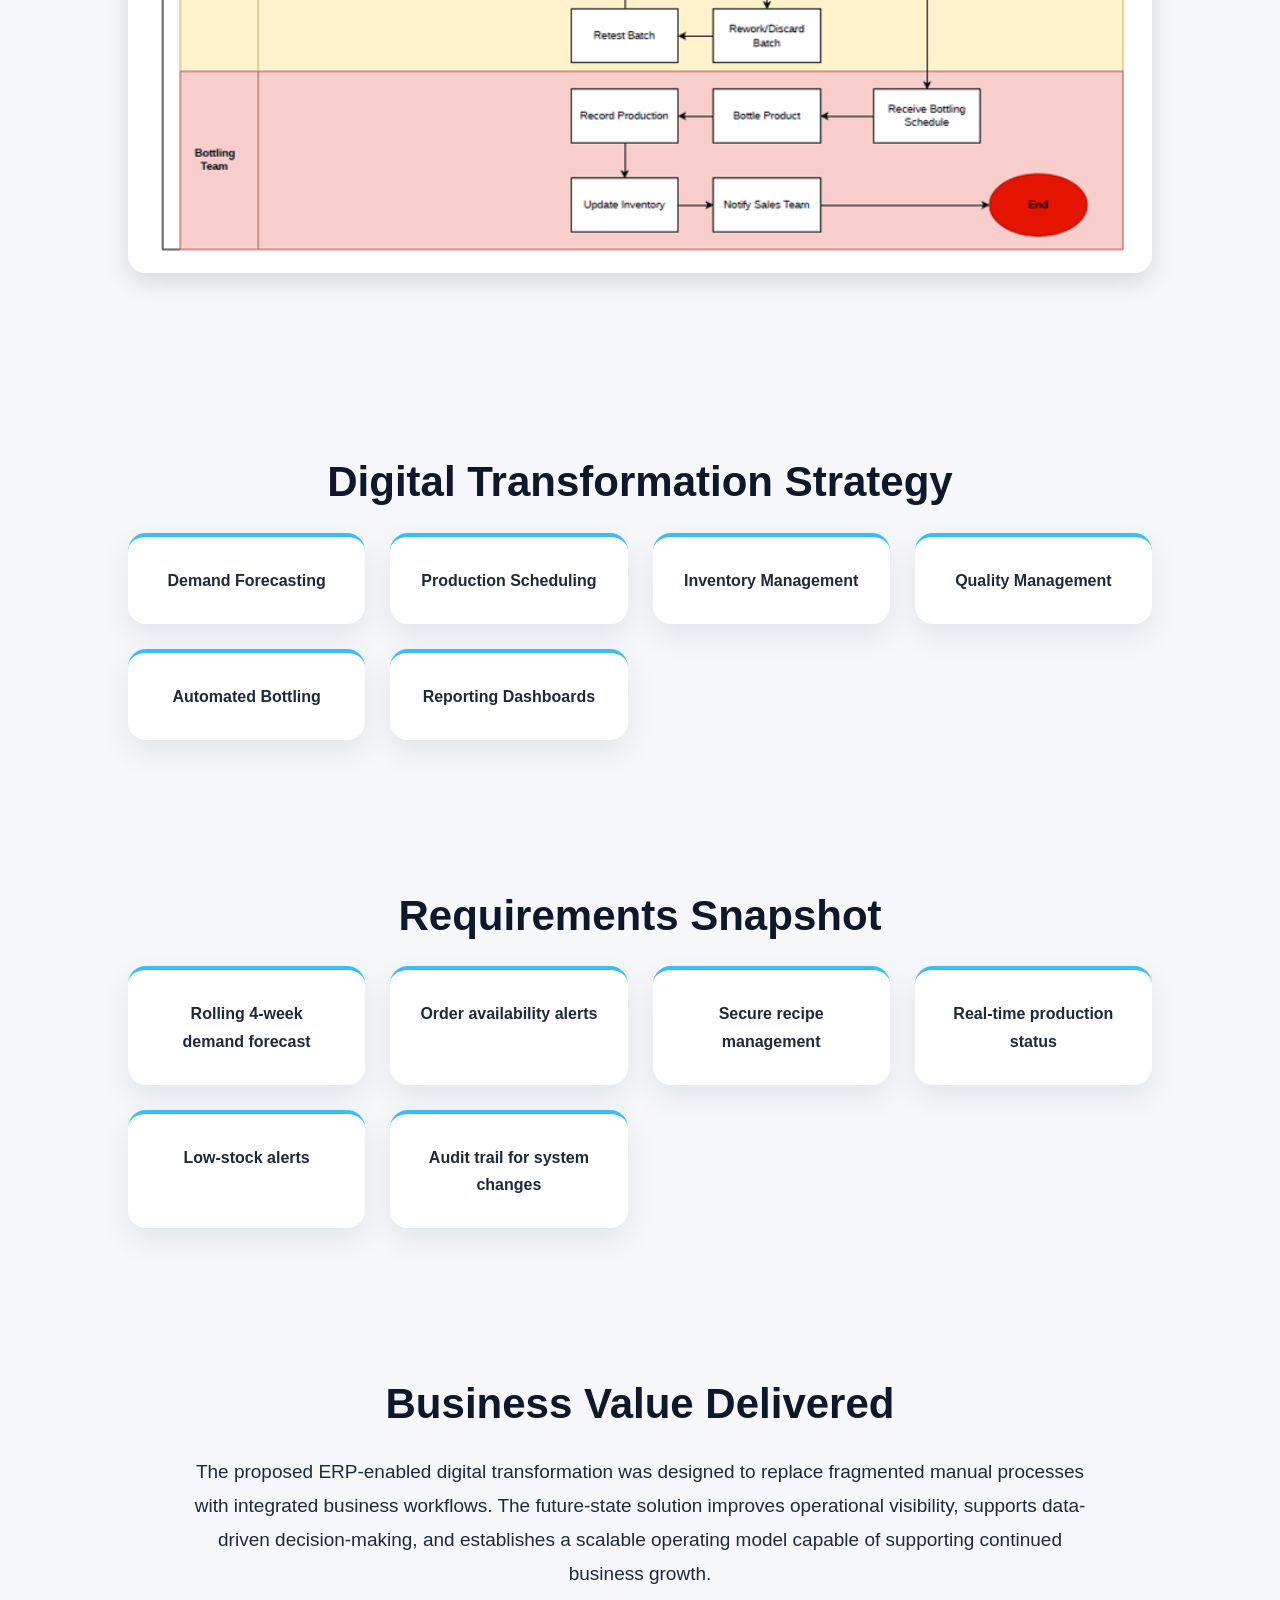
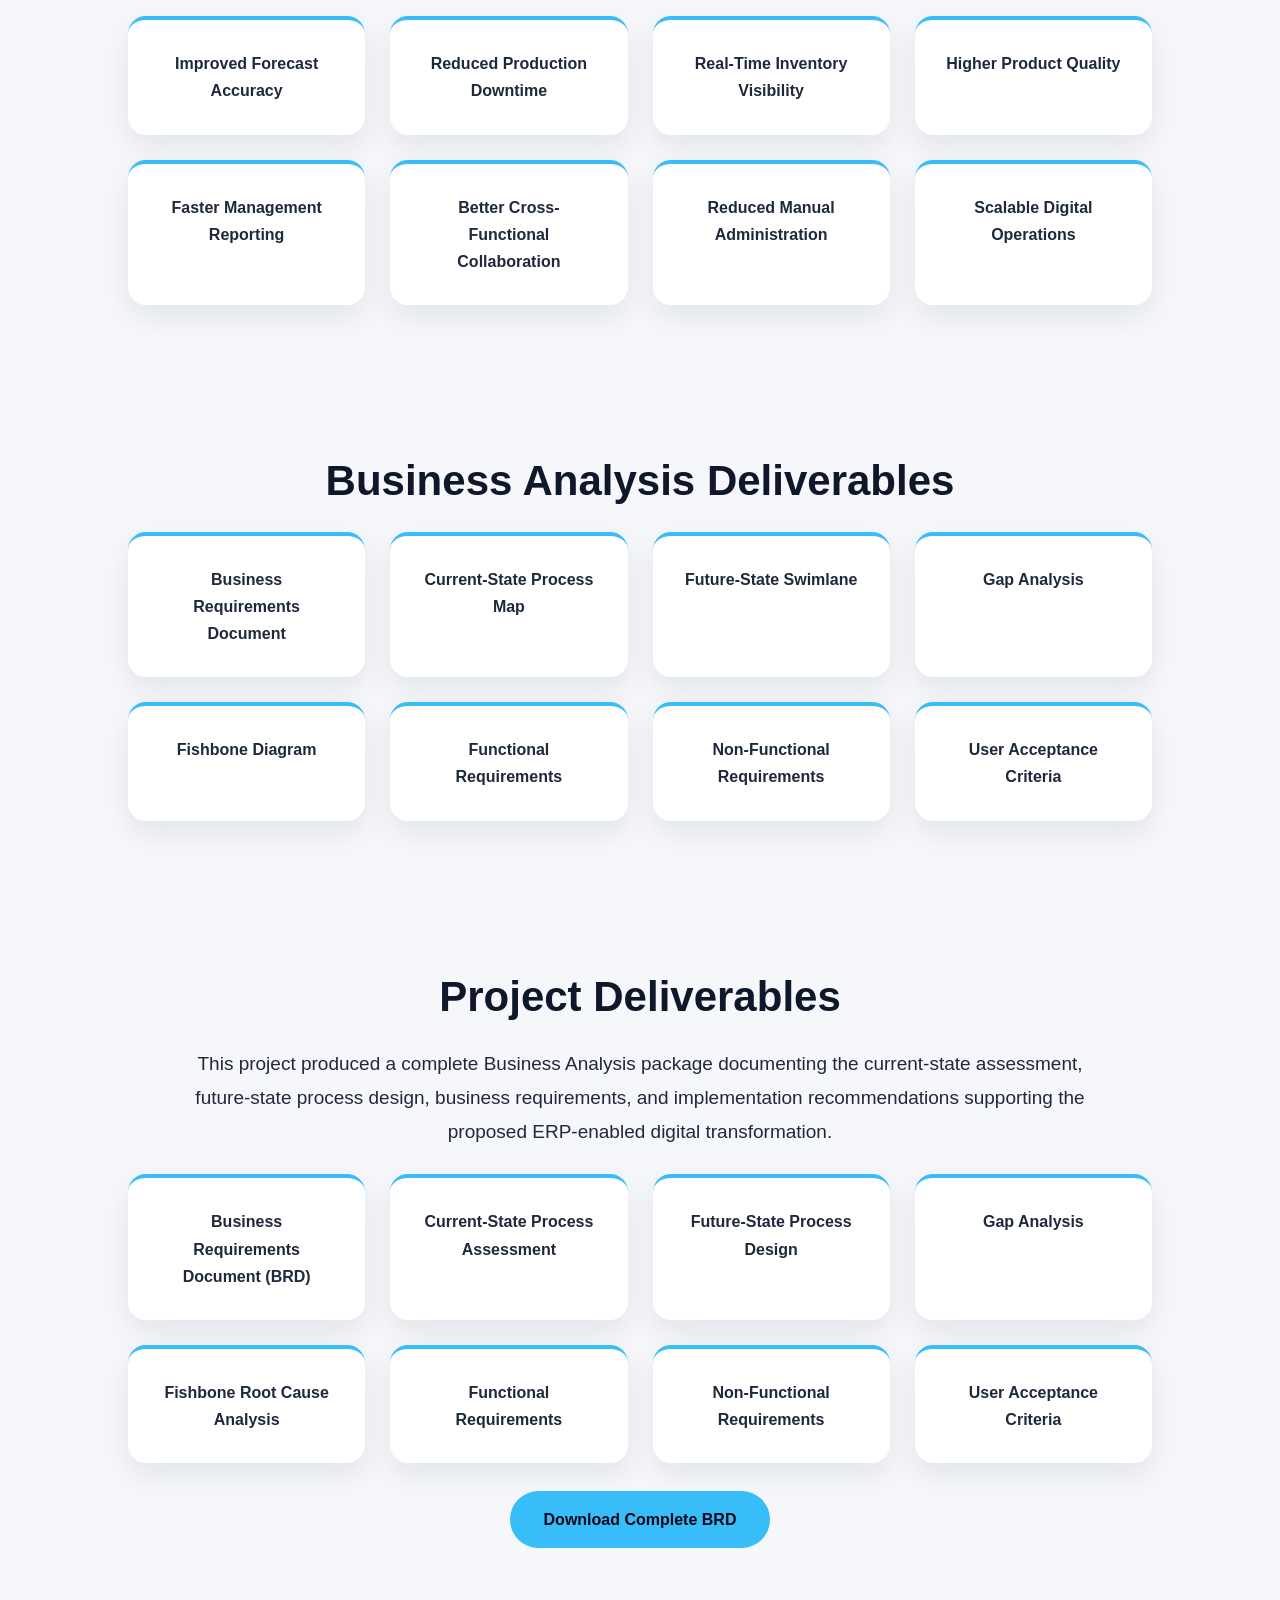
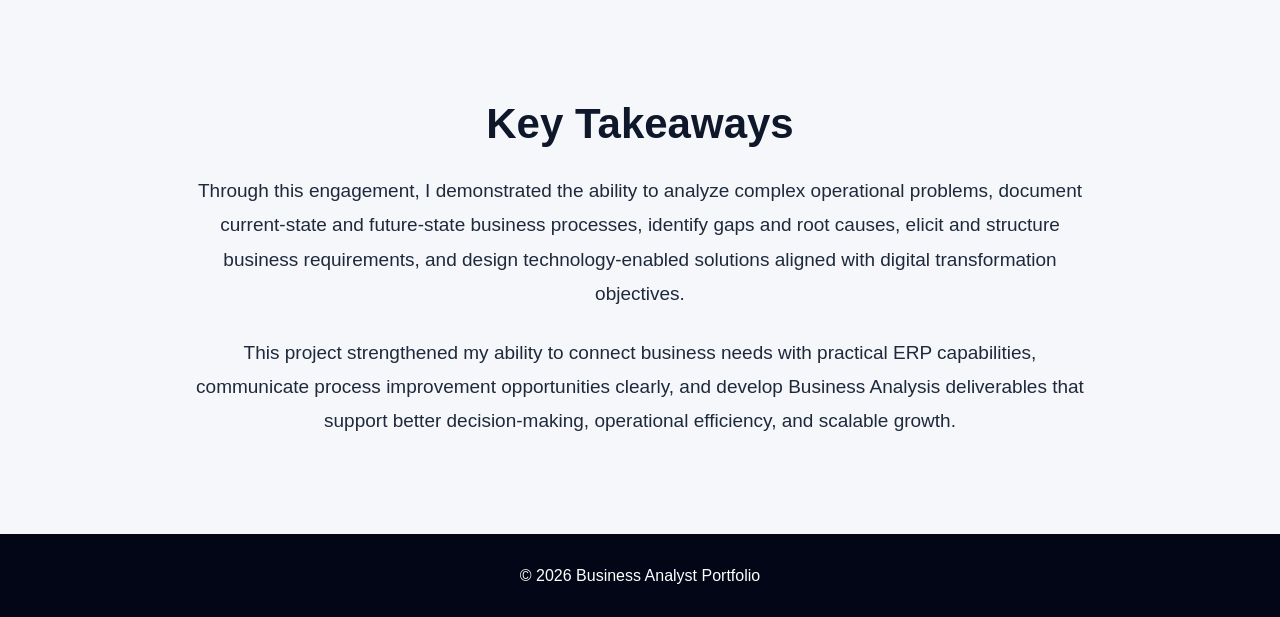
==== commit 9b47783b: "Update barrelbrew.html" ====
--- a/projects/barrelbrew.html
+++ b/projects/barrelbrew.html
@@ -308,6 +308,20 @@
 
 </section>
 
+  <section>
+
+<h2>Key Takeaways</h2>
+
+<p class="section-intro">
+Through this engagement, I demonstrated the ability to analyze complex operational problems, document current-state and future-state business processes, identify gaps and root causes, elicit and structure business requirements, and design technology-enabled solutions aligned with digital transformation objectives.
+</p>
+
+<p class="section-intro">
+This project strengthened my ability to connect business needs with practical ERP capabilities, communicate process improvement opportunities clearly, and develop Business Analysis deliverables that support better decision-making, operational efficiency, and scalable growth.
+</p>
+
+</section>
+  
 <footer>
 <p>© 2026 Business Analyst Portfolio</p>
 </footer>
